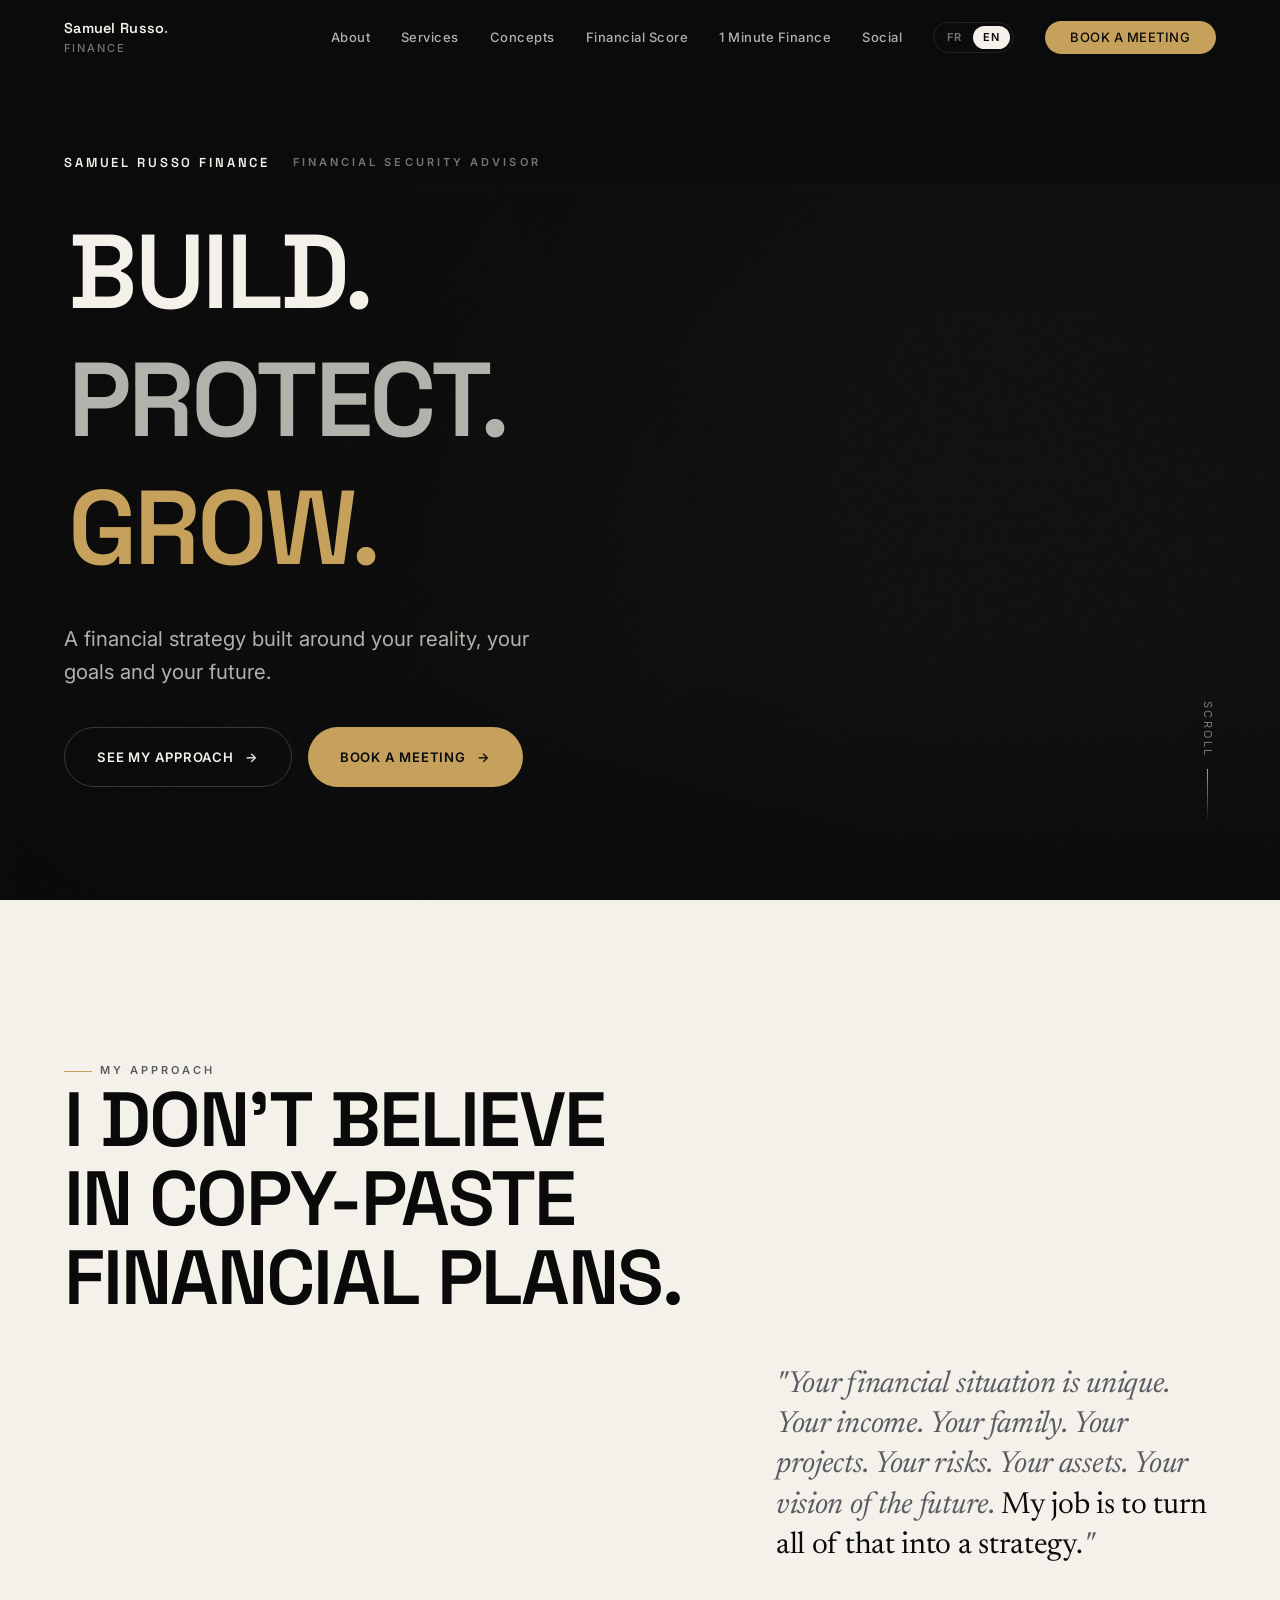
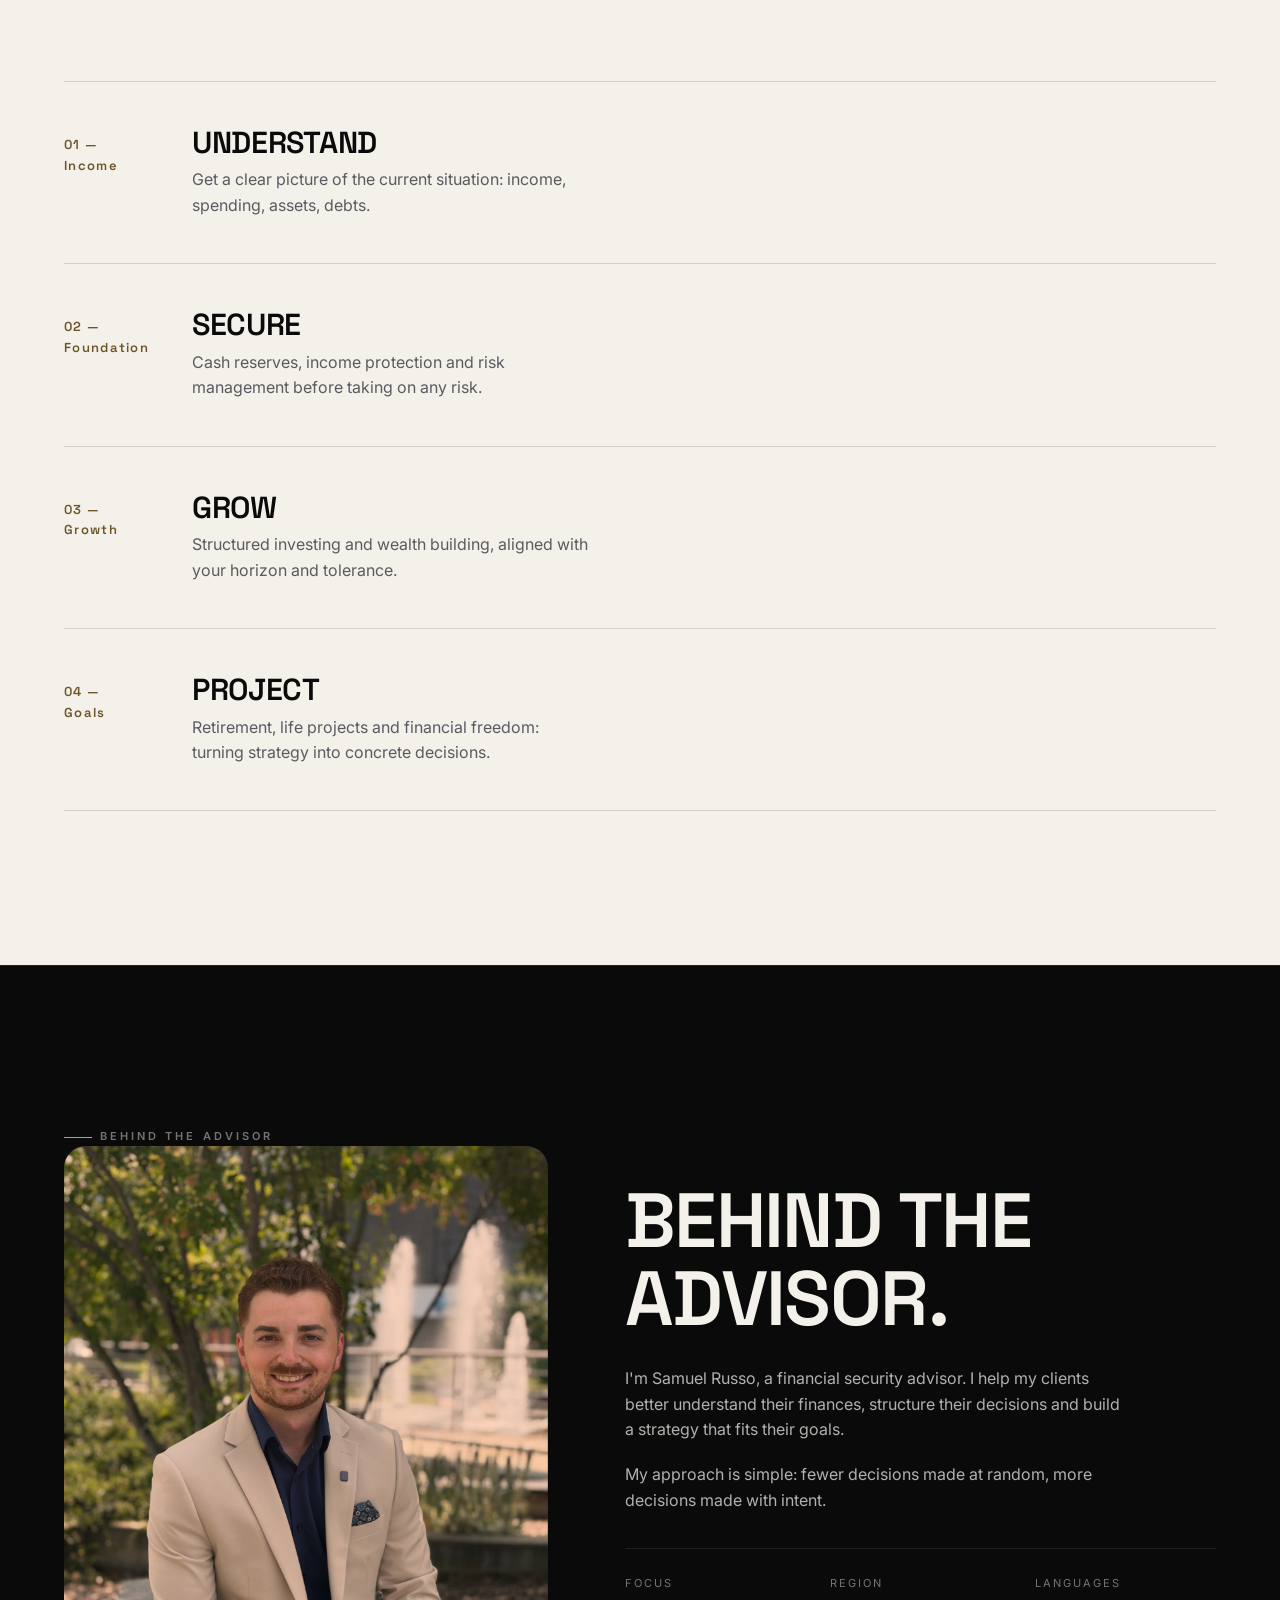
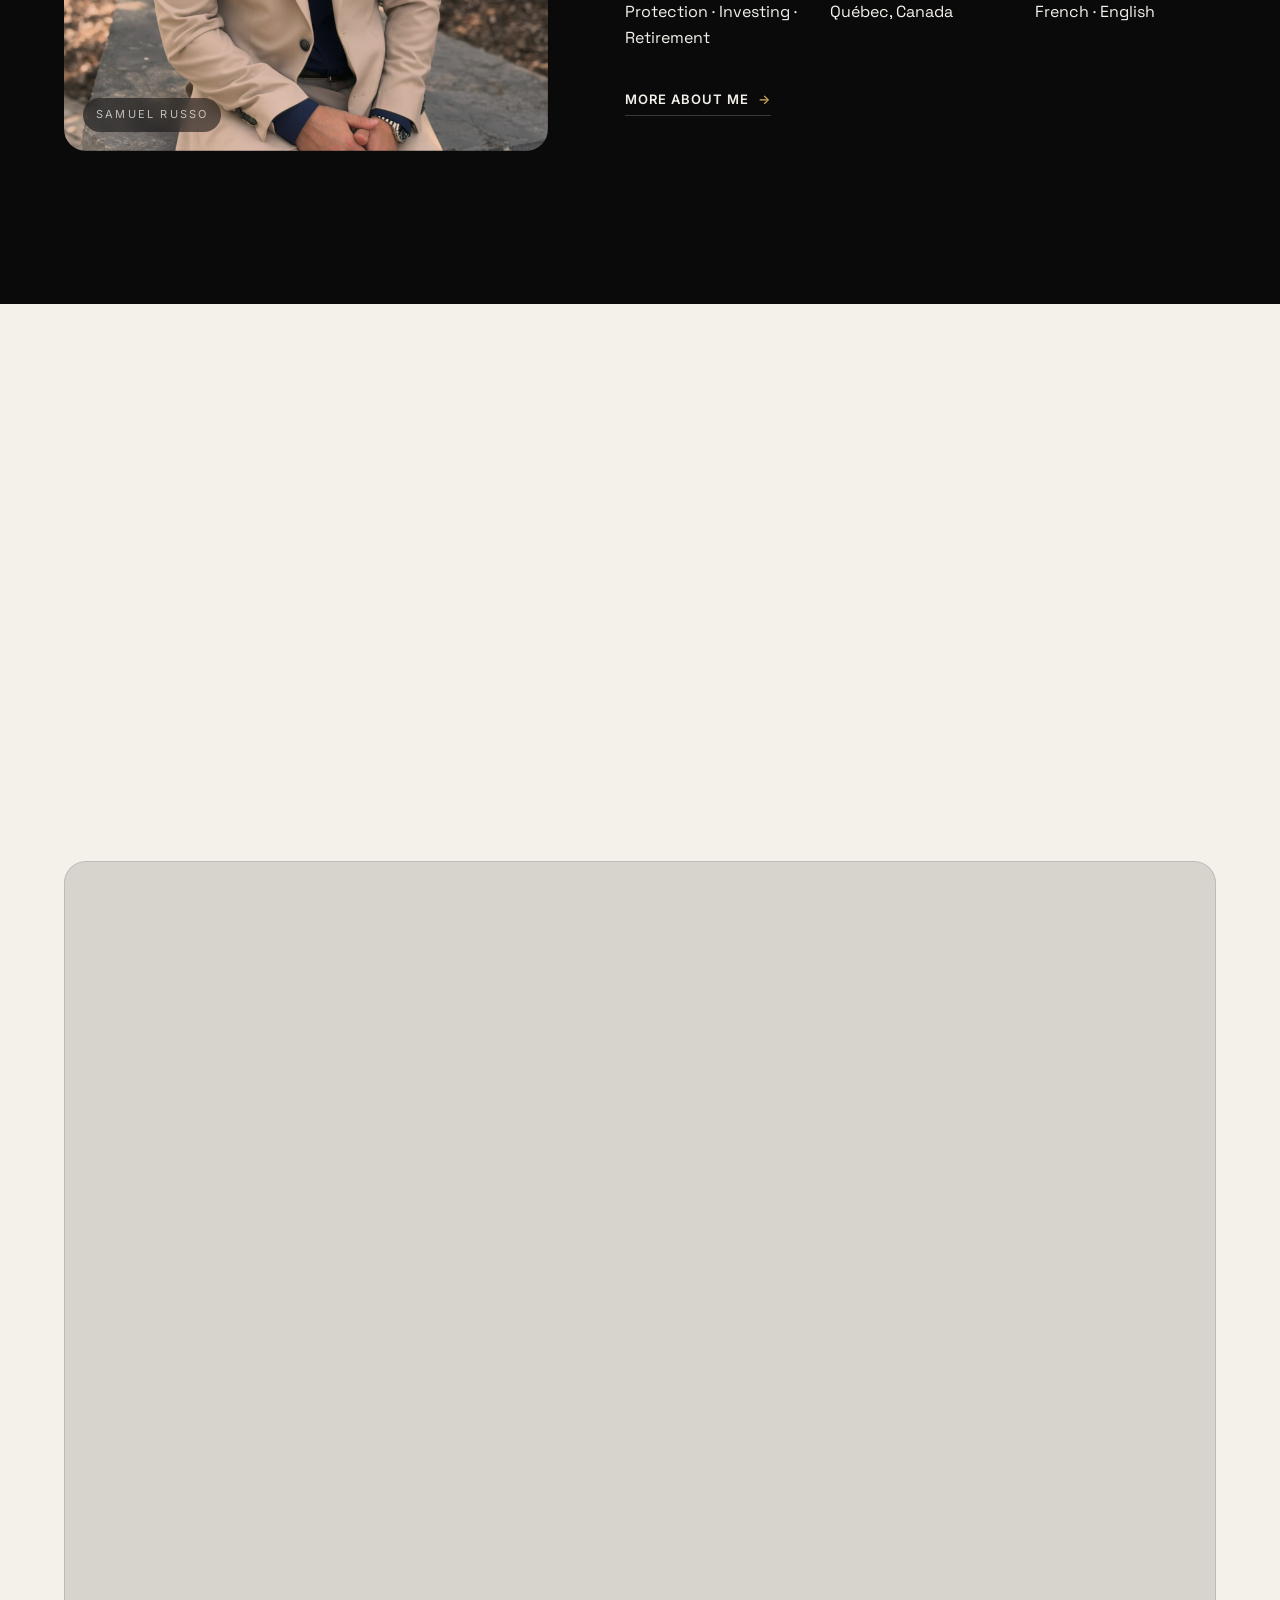
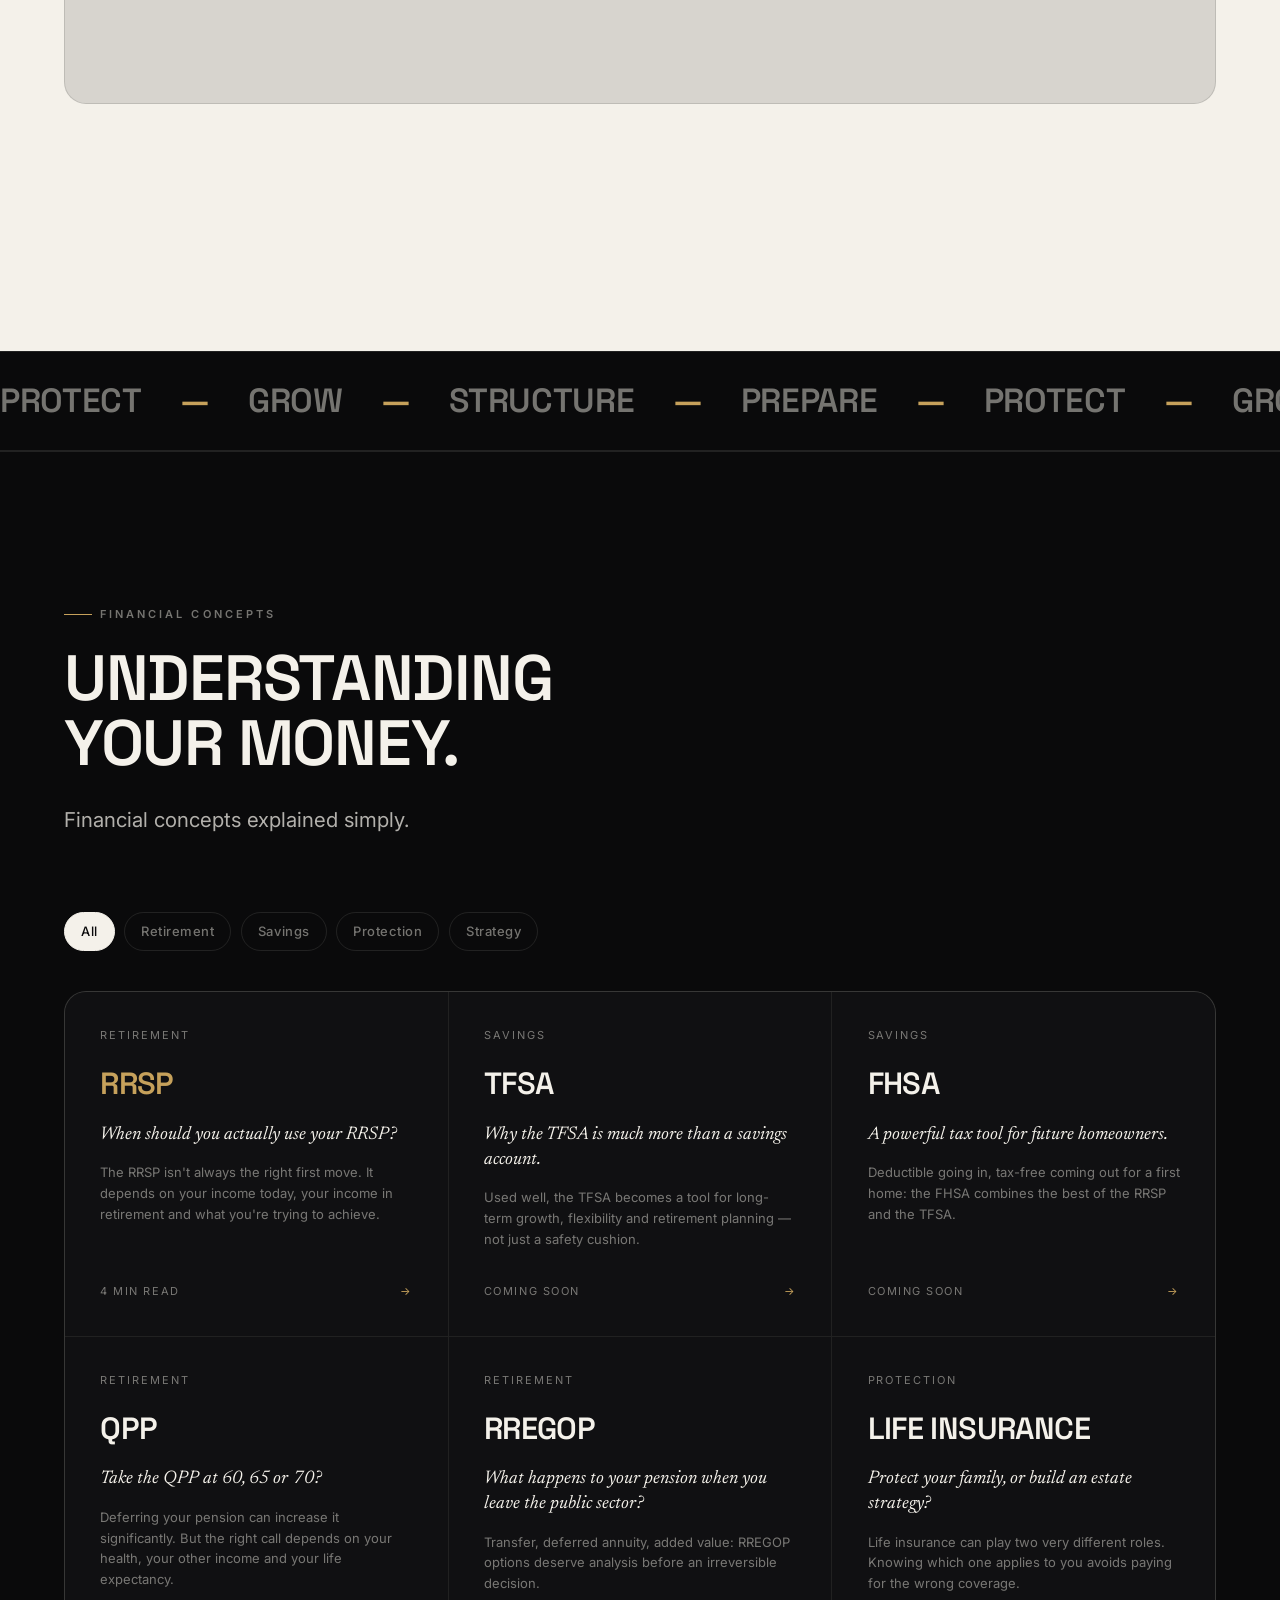
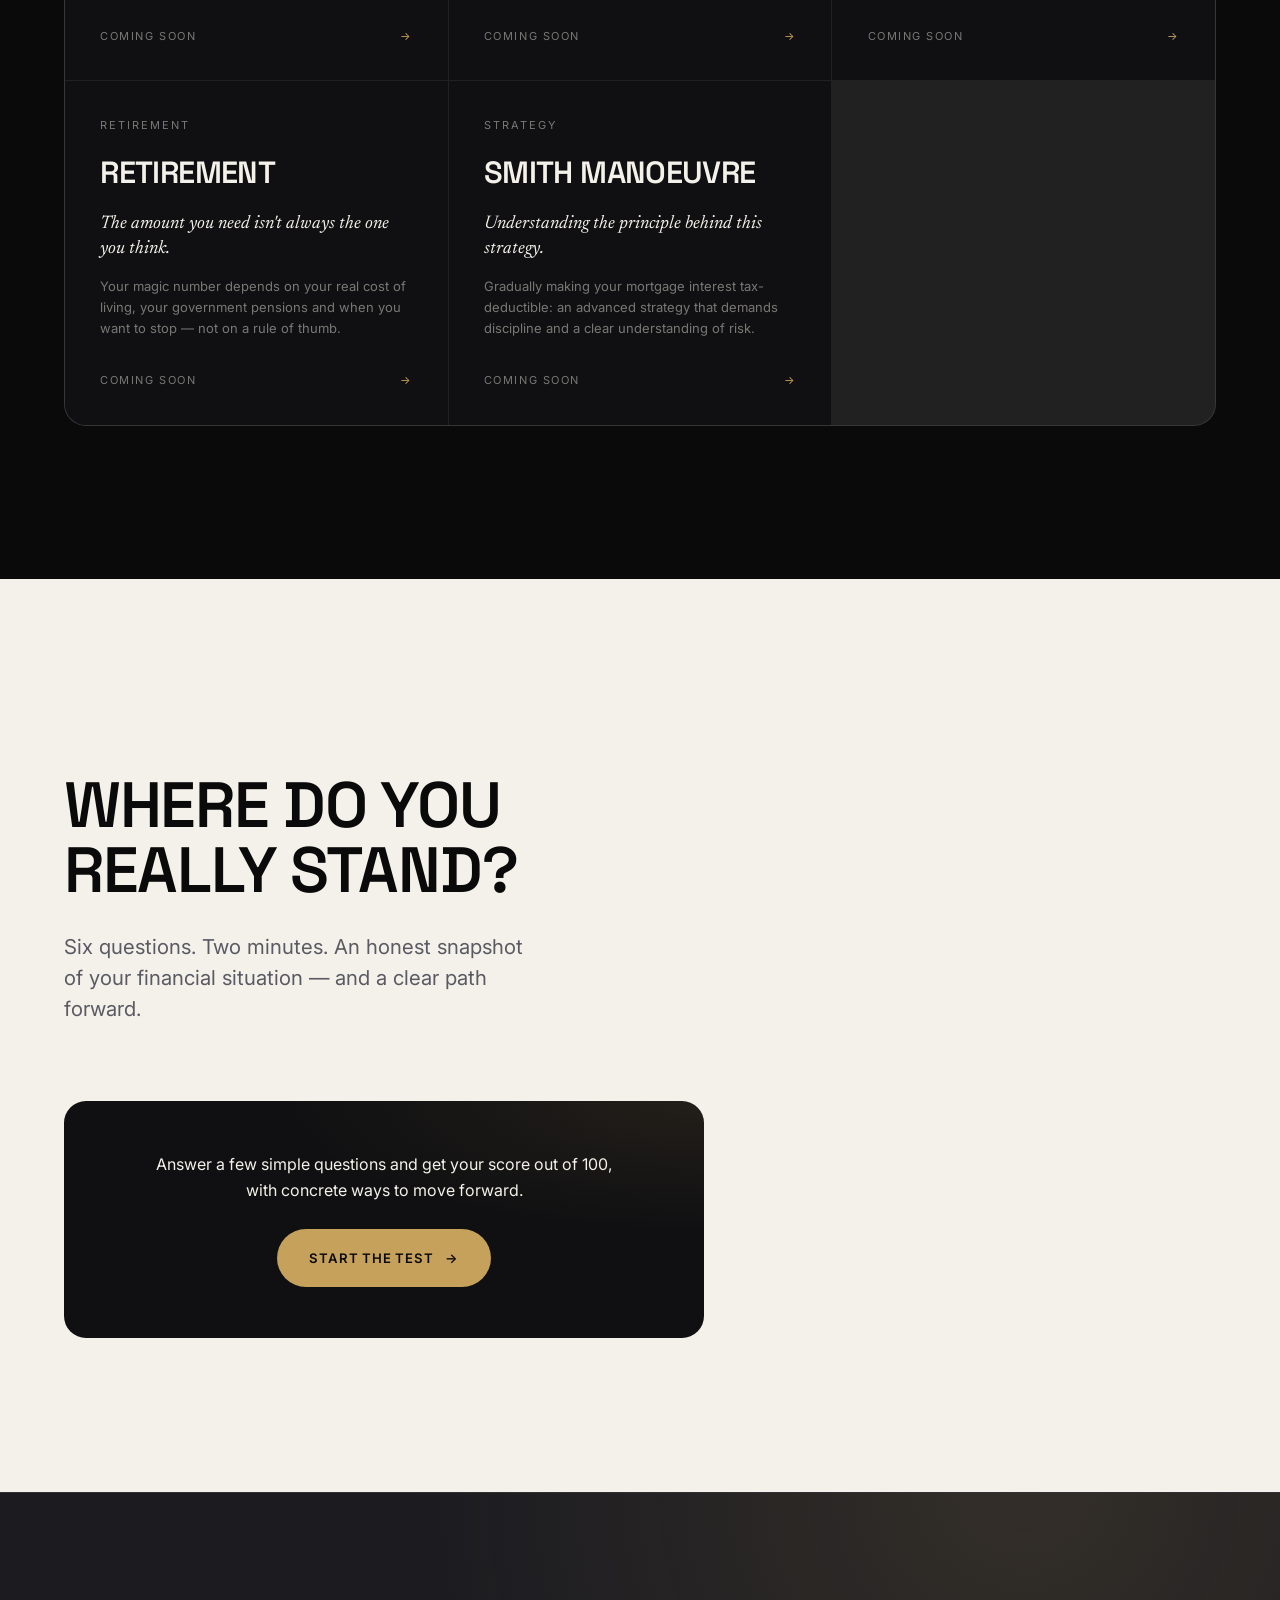
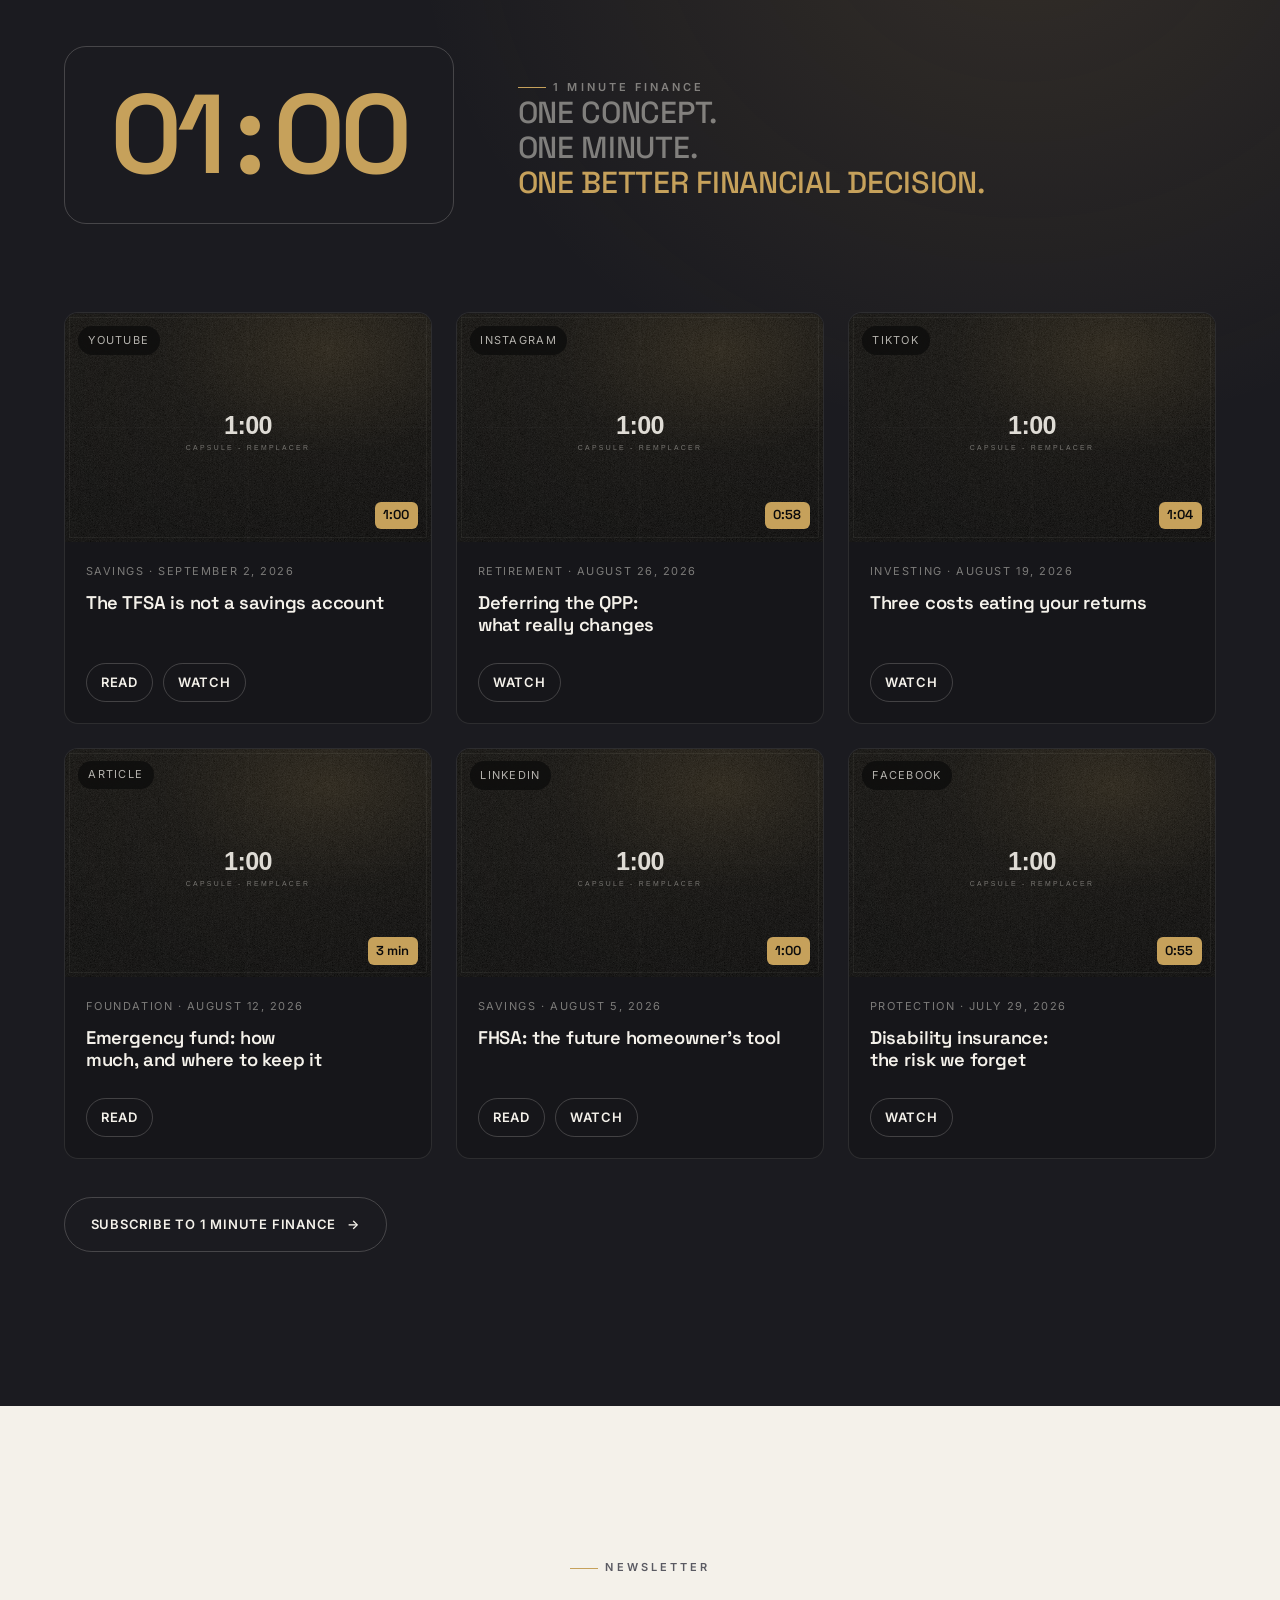
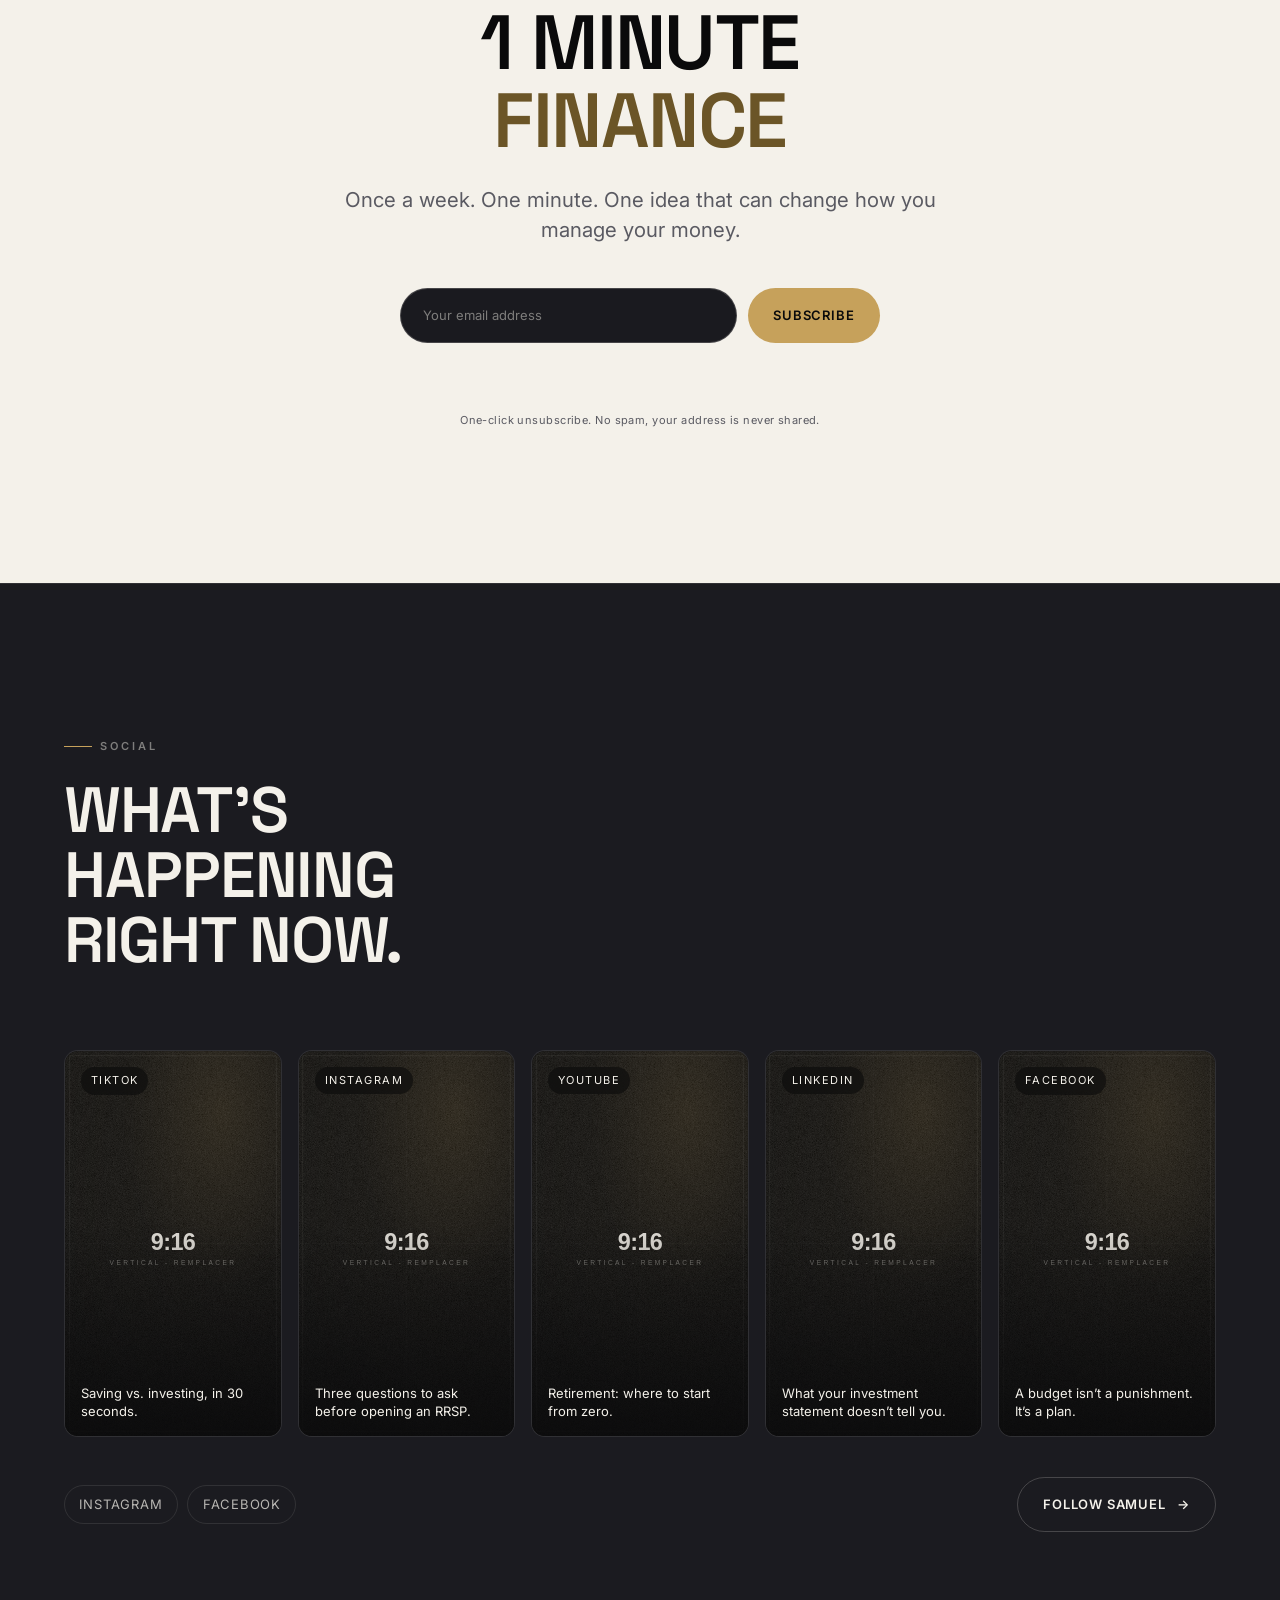
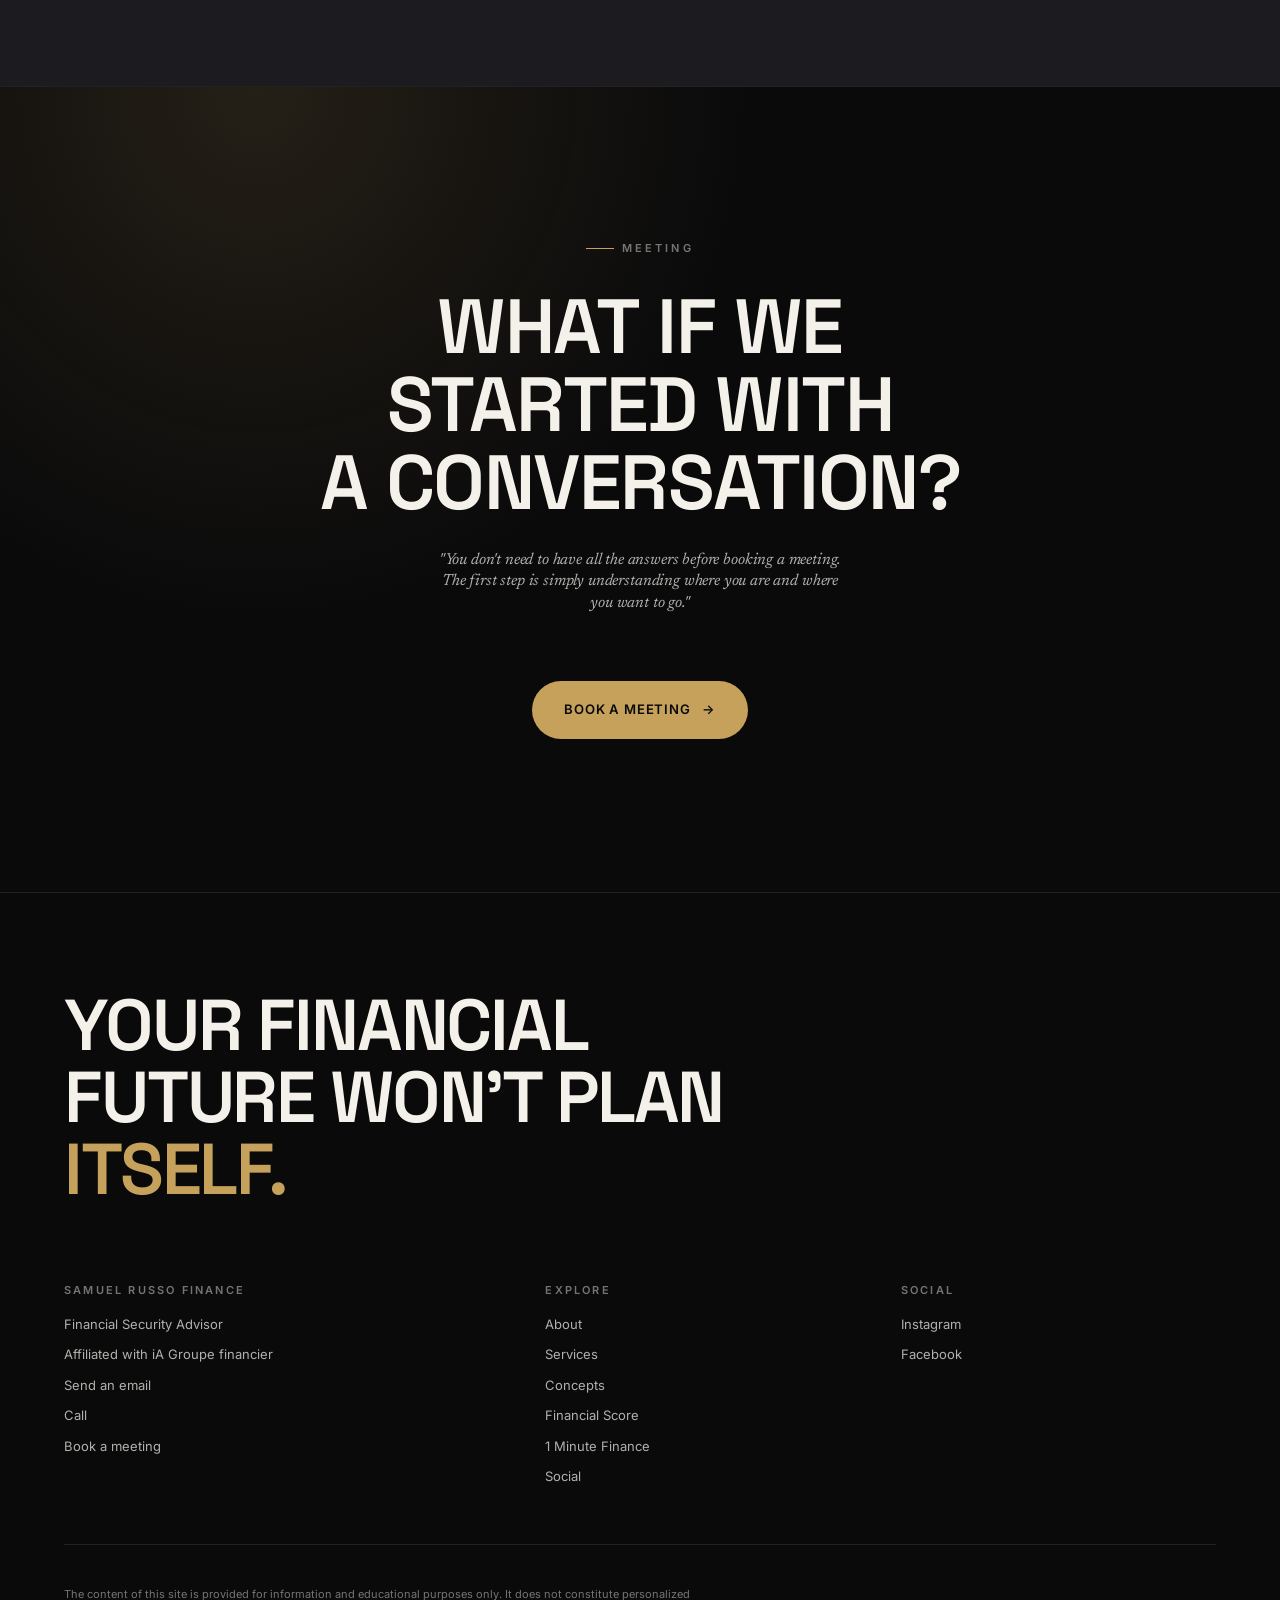
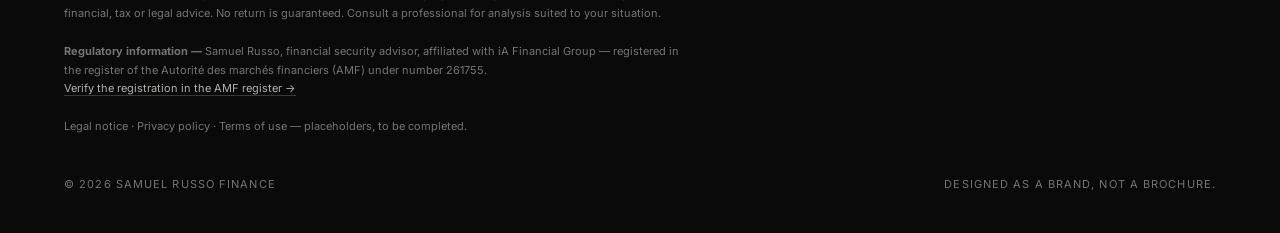
==== index.html @ 53e790a5 "Add files via upload" ====
<!doctype html>
<html lang="fr-CA">
<head>
  <meta charset="utf-8">
  <meta name="viewport" content="width=device-width, initial-scale=1">
  <meta name="theme-color" content="#0A0A0B">

  <title>Samuel Russo Finance | Conseiller en sécurité financière</title>
  <meta name="description" content="Samuel Russo, conseiller en sécurité financière au Québec, rattaché à iA Groupe financier. Une stratégie financière pensée pour votre réalité : protection, investissements, planification et retraite.">
  <link rel="canonical" href="https://www.samuelrussofinance.ca/">
  <link rel="alternate" hreflang="fr-ca" href="https://www.samuelrussofinance.ca/?lang=fr">
  <link rel="alternate" hreflang="en-ca" href="https://www.samuelrussofinance.ca/?lang=en">
  <link rel="alternate" hreflang="x-default" href="https://www.samuelrussofinance.ca/">

  <!-- Open Graph / partage -->
  <meta property="og:type" content="website">
  <meta property="og:locale" content="fr_CA">
  <meta property="og:locale:alternate" content="en_CA">
  <meta property="og:site_name" content="Samuel Russo Finance">
  <meta property="og:title" content="Samuel Russo Finance | Conseiller en sécurité financière">
  <meta property="og:description" content="Bâtir. Protéger. Faire croître.">
  <meta property="og:url" content="https://www.samuelrussofinance.ca/">
  <meta property="og:image" content="https://www.samuelrussofinance.ca/assets/img/og-image.svg">
  <meta name="twitter:card" content="summary_large_image">
  <meta name="twitter:title" content="Samuel Russo Finance">
  <meta name="twitter:description" content="Bâtir. Protéger. Faire croître.">
  <meta name="twitter:image" content="https://www.samuelrussofinance.ca/assets/img/og-image.svg">

  <!-- Icônes -->
  <link rel="icon" href="/favicon.svg" type="image/svg+xml">
  <link rel="apple-touch-icon" href="/favicon.svg">
  <link rel="manifest" href="/site.webmanifest">

  <!-- Polices -->
  <link rel="preconnect" href="https://fonts.googleapis.com">
  <link rel="preconnect" href="https://fonts.gstatic.com" crossorigin>
  <link rel="stylesheet" href="https://fonts.googleapis.com/css2?family=Space+Grotesk:wght@400;500;600;700&family=Inter:wght@400;500;600&family=Newsreader:ital,wght@1,400;1,500&display=swap">

  <link rel="stylesheet" href="assets/css/main.css">

  <!-- Données structurées -->
  <script type="application/ld+json">
  {
    "@context": "https://schema.org",
    "@type": "FinancialService",
    "name": "Samuel Russo Finance",
    "description": "Conseiller en sécurité financière au Québec, rattaché à iA Groupe financier.",
    "areaServed": "Québec, Canada",
    "availableLanguage": ["fr-CA", "en-CA"],
    "url": "https://www.samuelrussofinance.ca/",
    "image": "https://www.samuelrussofinance.ca/assets/img/og-image.svg",
    "founder": { "@type": "Person", "name": "Samuel Russo", "jobTitle": "Conseiller en sécurité financière" },
    "parentOrganization": { "@type": "Organization", "name": "iA Groupe financier" },
    "knowsAbout": ["Planification financière", "Assurance vie", "REER", "CELI", "CELIAPP", "Retraite", "RRQ", "RREGOP"],
    "slogan": "Bâtir. Protéger. Faire croître."
  }
  </script>
</head>
<body>
  <a class="skip-link" href="#contenu" data-i18n="a11y.skip">Aller au contenu</a>

  <div class="scroll-progress" aria-hidden="true"><div class="scroll-progress__bar"></div></div>

  <!-- ================= NAVIGATION ================= -->
  <header class="nav" data-nav>
    <div class="nav__inner">
      <a class="brand" href="#accueil" aria-label="Samuel Russo Finance">
        <span>Samuel Russo<span class="brand__dot">.</span>
          <small>Finance</small>
        </span>
      </a>

      <nav class="nav__links" aria-label="Navigation">
        <a href="#a-propos" data-nav-link data-i18n="nav.about">À propos</a>
        <a href="#services" data-nav-link data-i18n="nav.services">Services</a>
        <a href="#concepts" data-nav-link data-i18n="nav.concepts">Concepts</a>
        <a href="#" data-score data-i18n="nav.score">Score financier</a>
        <a href="#minute-finance" data-nav-link data-i18n="nav.minute">1 Minute Finance</a>
        <a href="#reseaux" data-nav-link data-i18n="nav.socials">Réseaux</a>
        <span class="lang-switch" role="group" aria-label="Langue / Language">
          <button type="button" data-lang="fr">FR</button>
          <button type="button" data-lang="en">EN</button>
        </span>
        <a class="btn btn--accent" href="#rendez-vous" data-booking data-booking-label>
          <span data-booking-text data-i18n="nav.book">Prendre rendez-vous</span>
        </a>
      </nav>

      <button class="nav__toggle" aria-label="Ouvrir le menu" aria-controls="menu-mobile"
              data-i18n-attr="aria-label:nav.menuOpen">
        <span></span><span></span><span></span>
      </button>
    </div>

    <div class="nav__overlay" id="menu-mobile" role="dialog" aria-modal="true" aria-label="Menu">
      <a href="#a-propos" data-i18n="nav.about">À propos</a>
      <a href="#services" data-i18n="nav.services">Services</a>
      <a href="#concepts" data-i18n="nav.concepts">Concepts</a>
      <a href="#" data-score data-i18n="nav.score">Score financier</a>
      <a href="#minute-finance" data-i18n="nav.minute">1 Minute Finance</a>
      <a href="#reseaux" data-i18n="nav.socials">Réseaux</a>
      <a href="#rendez-vous" data-booking data-booking-label><span data-booking-text data-i18n="nav.book">Prendre rendez-vous</span></a>
      <div class="nav__overlay-foot">
        <a href="#infolettre" data-i18n="nav.newsletter">S'inscrire à 1 Minute Finance</a>
        <span class="lang-switch" role="group" aria-label="Langue / Language">
          <button type="button" data-lang="fr">FR</button>
          <button type="button" data-lang="en">EN</button>
        </span>
      </div>
    </div>
  </header>

  <main id="contenu">

    <!-- ================= HERO ================= -->
    <section class="hero" id="accueil">
      <div class="hero__media" data-parallax="0.18">
        <img src="assets/img/hero.svg" alt="" fetchpriority="high" width="1920" height="1200">
      </div>

      <div class="hero__inner">
        <div class="hero__kicker">
          <span class="hero__brandline">Samuel Russo Finance</span>
          <span class="overline overline--plain" data-i18n="hero.role">Conseiller en sécurité financière</span>
        </div>

        <h1 class="hero__title reveal-lines">
          <span class="line"><span data-i18n="hero.t1">Bâtir.</span></span>
          <span class="line"><span data-i18n="hero.t2">Protéger.</span></span>
          <span class="line"><span data-i18n="hero.t3">Faire croître.</span></span>
        </h1>

        <p class="hero__sub" data-reveal style="--reveal-delay:.5s" data-i18n="hero.sub">
          Une stratégie financière pensée pour votre réalité, vos objectifs et votre avenir.
        </p>

        <div class="cta-row" data-reveal style="--reveal-delay:.62s">
          <a class="btn btn--ghost btn--lg" href="#approche">
            <span data-i18n="hero.ctaApproach">Découvrir mon approche</span>
            <span class="btn__arrow" aria-hidden="true">→</span>
          </a>
          <a class="btn btn--accent btn--lg" href="#rendez-vous" data-booking data-booking-label>
            <span data-booking-text data-i18n="nav.book">Prendre rendez-vous</span>
            <span class="btn__arrow" aria-hidden="true">→</span>
          </a>
        </div>
      </div>

      <span class="hero__scroll" aria-hidden="true" data-i18n="hero.scroll">Défiler</span>
    </section>

    <!-- ================= APPROCHE ================= -->
    <section class="section section--approach section--light" id="approche">
      <div class="wrap">
        <p class="overline" data-reveal data-i18n="approach.overline">Mon approche</p>

        <div class="approach__top">
          <h2 class="approach__statement split-words" data-reveal data-split-words data-i18n="approach.statement">
            Je ne crois pas aux plans financiers copiés-collés.
          </h2>
          <div class="approach__body">
            <p class="serif-quote" data-reveal data-i18n="approach.quote" data-i18n-html>
              « Votre situation financière est unique. <b>Mon rôle est de transformer tout ça en stratégie.</b> »
            </p>
          </div>
        </div>

        <ol class="steps" data-stagger>
          <li class="step" data-reveal="left">
            <span class="step__num" data-i18n="approach.s1num">01 — Revenus</span>
            <div>
              <h3 class="step__title" data-i18n="approach.s1title">Comprendre</h3>
              <p class="step__text" data-i18n="approach.s1text">Faire le portrait clair de la situation financière actuelle.</p>
            </div>
          </li>
          <li class="step" data-reveal="right">
            <span class="step__num" data-i18n="approach.s2num">02 — Fondation</span>
            <div>
              <h3 class="step__title" data-i18n="approach.s2title">Sécuriser</h3>
              <p class="step__text" data-i18n="approach.s2text">Liquidités, protection du revenu et gestion des risques.</p>
            </div>
          </li>
          <li class="step" data-reveal="left">
            <span class="step__num" data-i18n="approach.s3num">03 — Croissance</span>
            <div>
              <h3 class="step__title" data-i18n="approach.s3title">Faire croître</h3>
              <p class="step__text" data-i18n="approach.s3text">Investissements structurés et création de patrimoine.</p>
            </div>
          </li>
          <li class="step" data-reveal="right">
            <span class="step__num" data-i18n="approach.s4num">04 — Objectifs</span>
            <div>
              <h3 class="step__title" data-i18n="approach.s4title">Projeter</h3>
              <p class="step__text" data-i18n="approach.s4text">Retraite, projets de vie et liberté financière.</p>
            </div>
          </li>
        </ol>
      </div>
    </section>

    <!-- ================= À PROPOS ================= -->
    <section class="section section--about" id="a-propos">
      <div class="wrap">
        <p class="overline" data-reveal data-i18n="about.overline">Derrière le conseiller</p>

        <div class="about__grid">
          <figure class="about__portrait" data-reveal="left-zoom">
            <img src="assets/img/portrait.jpg"
                 onerror="this.onerror=null;this.src='assets/img/portrait.svg'"
                 alt="Portrait de Samuel Russo, conseiller en sécurité financière"
                 width="900" height="1125" loading="lazy">
            <figcaption>Samuel Russo</figcaption>
          </figure>

          <div>
            <h2 class="about__title" data-reveal="right" data-i18n="about.title">Derrière le conseiller.</h2>
            <div class="about__text">
              <p data-reveal data-i18n="about.p1">Je suis Samuel Russo, conseiller en sécurité financière.</p>
              <p data-reveal data-i18n="about.p2">Moins de décisions prises au hasard, plus de décisions prises avec intention.</p>
            </div>

            <dl class="about__meta" data-stagger>
              <div data-reveal>
                <dt data-i18n="about.meta1dt">Champ d'action</dt>
                <dd data-i18n="about.meta1dd">Protection · Investissement · Retraite</dd>
              </div>
              <div data-reveal>
                <dt data-i18n="about.meta2dt">Région</dt>
                <dd data-i18n="about.meta2dd">Québec, Canada</dd>
              </div>
              <div data-reveal>
                <dt data-i18n="about.meta3dt">Langues</dt>
                <dd data-i18n="about.meta3dd">Français · Anglais</dd>
              </div>
            </dl>

            <div class="cta-row" data-reveal>
              <a class="link-arrow" href="pages/a-propos.html">
                <span data-i18n="about.cta">En savoir plus sur moi</span> <span class="accent" aria-hidden="true">→</span>
              </a>
            </div>
          </div>
        </div>
      </div>
    </section>

    <!-- ================= SERVICES ================= -->
    <section class="section section--services section--light" id="services">
      <div class="wrap">
        <div class="section-head section-head--wide">
          <p class="overline" data-reveal data-i18n="services.overline">Services</p>
          <h2 data-reveal style="font-size:var(--fs-h2);text-transform:uppercase" data-i18n="services.title">Ce que je peux vous aider à bâtir.</h2>
          <p class="lead" data-reveal data-i18n="services.lead">Pas un catalogue de produits. Des besoins, et une stratégie pour y répondre.</p>
        </div>

        <div class="services__grid" data-stagger>
          <article class="service" data-reveal>
            <span class="service__num">01</span>
            <h3 class="service__title" data-i18n="services.s1title">Protéger</h3>
            <ul class="service__list" data-i18n-list="services.s1items"></ul>
            <p style="color:var(--blanc-faible);font-size:var(--fs-small)" data-i18n="services.s1desc">Mettre la famille et le revenu à l'abri des imprévus.</p>
            <div class="service__foot"><a class="link-arrow" href="#rendez-vous" data-booking><span data-i18n="services.talk">Parlons-en</span> <span class="accent" aria-hidden="true">→</span></a></div>
          </article>

          <article class="service" data-reveal>
            <span class="service__num">02</span>
            <h3 class="service__title" data-i18n="services.s2title">Faire croître</h3>
            <ul class="service__list" data-i18n-list="services.s2items"></ul>
            <p style="color:var(--blanc-faible);font-size:var(--fs-small)" data-i18n="services.s2desc">Mettre l'argent au travail, avec méthode et discipline.</p>
            <div class="service__foot"><a class="link-arrow" href="#rendez-vous" data-booking><span data-i18n="services.talk">Parlons-en</span> <span class="accent" aria-hidden="true">→</span></a></div>
          </article>

          <article class="service" data-reveal>
            <span class="service__num">03</span>
            <h3 class="service__title" data-i18n="services.s3title">Structurer</h3>
            <ul class="service__list" data-i18n-list="services.s3items"></ul>
            <p style="color:var(--blanc-faible);font-size:var(--fs-small)" data-i18n="services.s3desc">Remettre de l'ordre et une direction dans l'ensemble.</p>
            <div class="service__foot"><a class="link-arrow" href="#rendez-vous" data-booking><span data-i18n="services.talk">Parlons-en</span> <span class="accent" aria-hidden="true">→</span></a></div>
          </article>

          <article class="service" data-reveal>
            <span class="service__num">04</span>
            <h3 class="service__title" data-i18n="services.s4title">Préparer</h3>
            <ul class="service__list" data-i18n-list="services.s4items"></ul>
            <p style="color:var(--blanc-faible);font-size:var(--fs-small)" data-i18n="services.s4desc">Transformer une vie de travail en revenu durable.</p>
            <div class="service__foot"><a class="link-arrow" href="#rendez-vous" data-booking><span data-i18n="services.talk">Parlons-en</span> <span class="accent" aria-hidden="true">→</span></a></div>
          </article>
        </div>

        <div class="cta-row" data-reveal>
          <a class="btn btn--ghost" href="#concepts"><span data-i18n="services.ctaConcepts">Explorer les concepts</span> <span class="btn__arrow" aria-hidden="true">→</span></a>
        </div>
      </div>
    </section>

    <!-- ================= BANDEAU ================= -->
    <div class="marquee" aria-hidden="true">
      <div class="marquee__track">
        <div class="marquee__group">
          <span data-i18n="services.s1title">Protéger</span>
          <span data-i18n="services.s2title">Faire croître</span>
          <span data-i18n="services.s3title">Structurer</span>
          <span data-i18n="services.s4title">Préparer</span>
        </div>
        <div class="marquee__group">
          <span data-i18n="services.s1title">Protéger</span>
          <span data-i18n="services.s2title">Faire croître</span>
          <span data-i18n="services.s3title">Structurer</span>
          <span data-i18n="services.s4title">Préparer</span>
        </div>
      </div>
    </div>

    <!-- ================= CONCEPTS ================= -->
    <section class="section section--concepts" id="concepts">
      <div class="wrap">
        <div class="section-head section-head--wide">
          <p class="overline" data-reveal data-i18n="concepts.overline">Concepts financiers</p>
          <h2 class="split-words" data-reveal data-split-words style="font-size:var(--fs-h2);text-transform:uppercase" data-i18n="concepts.title">Comprendre son argent.</h2>
          <p class="lead" data-reveal data-i18n="concepts.lead">Les concepts financiers expliqués simplement.</p>
        </div>

        <div class="concepts__filters" data-concepts-filters aria-label="Filtres"></div>
        <div class="concepts__grid" data-concepts-grid data-stagger></div>

        <noscript><p class="lead" style="margin-top:2rem" data-i18n="concepts.noscript">Activez JavaScript pour parcourir la bibliothèque de concepts.</p></noscript>
      </div>
    </section>

    <!-- ================= SCORE FINANCIER (QUIZ) ================= -->
    <section class="section section--light" id="score">
      <div class="wrap">
        <div class="section-head section-head--wide">
          <p class="overline" data-reveal data-i18n="quiz.overline">Ton score financier</p>
          <h2 data-reveal style="font-size:var(--fs-h2);text-transform:uppercase" data-i18n="quiz.title">Où en êtes-vous, vraiment?</h2>
          <p class="lead" data-reveal data-i18n="quiz.lead">Six questions. Deux minutes. Un aperçu honnête de votre situation financière.</p>
        </div>

        <div class="quiz quiz--teaser" data-reveal="scale">
          <p data-i18n="quiz.teaserText">Répondez à quelques questions simples et obtenez votre score sur 100, avec des pistes concrètes pour avancer.</p>
          <div class="cta-row">
            <a class="btn btn--accent btn--lg" data-score href="#" target="_blank" rel="noopener">
              <span data-i18n="quiz.start">Commencer le test</span>
              <span class="btn__arrow" aria-hidden="true">→</span>
            </a>
          </div>
        </div>
      </div>
    </section>

    <!-- ================= 1 MINUTE FINANCE ================= -->
    <section class="section omf" id="minute-finance">
      <div class="wrap">
        <div class="omf__head">
          <div class="omf__clock" data-clock aria-hidden="true"><span data-clock-min>00</span><span class="sep">:</span><span data-clock-sec>00</span></div>
          <div>
            <p class="overline" data-reveal data-i18n="omf.overline">1 Minute Finance</p>
            <p class="omf__pitch" data-reveal>
              <span data-i18n="omf.pitch1">Un concept.</span>
              <span data-i18n="omf.pitch2">Une minute.</span>
              <span data-i18n="omf.pitch3">Une meilleure décision financière.</span>
            </p>
          </div>
        </div>

        <div class="capsules" data-capsules-grid data-stagger></div>

        <div class="cta-row" data-reveal>
          <a class="btn btn--ghost" href="#infolettre"><span data-i18n="omf.cta">S'inscrire à 1 Minute Finance</span> <span class="btn__arrow" aria-hidden="true">→</span></a>
        </div>
      </div>
    </section>

    <!-- ================= INFOLETTRE ================= -->
    <section class="section newsletter section--light" id="infolettre">
      <div class="wrap newsletter__inner">
        <p class="overline" data-reveal data-i18n="nl.overline">Infolettre</p>
        <h2 class="newsletter__title" data-reveal><span data-i18n="nl.title1">1 Minute</span> <span class="accent" data-i18n="nl.title2">Finance</span></h2>
        <p class="lead" data-reveal style="text-align:center" data-i18n="nl.lead">
          Une fois par semaine. Une minute. Une idée qui peut changer votre façon de gérer votre argent.
        </p>

        <form class="newsletter__form" data-newsletter-form novalidate data-reveal>
          <label class="sr-only" for="nl-email" data-i18n="nl.placeholder">Votre adresse courriel</label>
          <input type="email" id="nl-email" name="email" placeholder="Votre adresse courriel"
                 autocomplete="email" required data-i18n-attr="placeholder:nl.placeholder">
          <button type="submit" class="btn btn--accent" data-i18n="nl.submit">Je m'inscris</button>
        </form>
        <p class="newsletter__status" data-newsletter-status role="status" aria-live="polite"></p>
        <p class="newsletter__note" data-i18n="nl.note">Désinscription en un clic. Aucune sollicitation, aucun partage de votre adresse.</p>
      </div>
    </section>

    <!-- ================= RÉSEAUX ================= -->
    <section class="section section--social" id="reseaux">
      <div class="wrap">
        <div class="section-head section-head--wide">
          <p class="overline" data-reveal data-i18n="soc.overline">Réseaux</p>
          <h2 data-reveal style="font-size:var(--fs-h2);text-transform:uppercase" data-i18n="soc.title">Ce qui se passe en ce moment.</h2>
        </div>

        <div class="socials__grid" data-socials-grid data-stagger></div>

        <div class="socials__foot" data-reveal>
          <div class="socials__links">
            <a data-social="instagram" href="#">Instagram</a>
            <a data-social="tiktok" href="#">TikTok</a>
            <a data-social="facebook" href="#">Facebook</a>
            <a data-social="linkedin" href="#">LinkedIn</a>
            <a data-social="youtube" href="#">YouTube</a>
          </div>
          <a class="btn btn--ghost" data-social="instagram" href="#"><span data-i18n="soc.follow">Suivre Samuel</span> <span class="btn__arrow" aria-hidden="true">→</span></a>
        </div>
      </div>
    </section>

    <!-- ================= RENDEZ-VOUS ================= -->
    <section class="section booking" id="rendez-vous">
      <div class="wrap booking__inner">
        <p class="overline" data-reveal data-i18n="book.overline">Rendez-vous</p>
        <h2 class="booking__title split-words" data-reveal data-split-words data-i18n="book.title">Et si on commençait par une conversation?</h2>
        <p class="booking__text serif-quote" data-reveal data-i18n="book.text">
          « Vous n'avez pas besoin d'avoir toutes les réponses avant de prendre rendez-vous. »
        </p>
        <div class="cta-row" data-reveal style="justify-content:center">
          <a class="btn btn--accent btn--lg" href="#" data-booking data-booking-label>
            <span data-booking-text data-i18n="nav.book">Prendre rendez-vous</span>
            <span class="btn__arrow" aria-hidden="true">→</span>
          </a>
        </div>
      </div>
    </section>
  </main>

  <!-- ================= FOOTER ================= -->
  <footer class="footer">
    <div class="wrap">
      <p class="footer__brandline">
        <span data-i18n="footer.brand1">Votre avenir financier ne se planifie pas</span> <span class="accent" data-i18n="footer.brand2">tout seul.</span>
      </p>

      <div class="footer__cols">
        <div>
          <h4>Samuel Russo Finance</h4>
          <p data-i18n="footer.role">Conseiller en sécurité financière</p>
          <p data-cfg="brand.affiliation">Rattaché à iA Groupe financier</p>
          <a data-email href="#" data-i18n="footer.email">Écrire un courriel</a>
          <a data-phone href="#" data-i18n="footer.phone">Téléphoner</a>
          <a href="#rendez-vous" data-booking data-i18n="nav.book">Prendre rendez-vous</a>
        </div>
        <div>
          <h4 data-i18n="footer.colExplore">Explorer</h4>
          <a href="#a-propos" data-i18n="nav.about">À propos</a>
          <a href="#services" data-i18n="nav.services">Services</a>
          <a href="#concepts" data-i18n="nav.concepts">Concepts</a>
          <a href="#" data-score data-i18n="nav.score">Score financier</a>
          <a href="#minute-finance" data-i18n="nav.minute">1 Minute Finance</a>
          <a href="#reseaux" data-i18n="nav.socials">Réseaux</a>
        </div>
        <div>
          <h4 data-i18n="footer.colSocials">Réseaux</h4>
          <a data-social="instagram" href="#">Instagram</a>
          <a data-social="tiktok" href="#">TikTok</a>
          <a data-social="facebook" href="#">Facebook</a>
          <a data-social="linkedin" href="#">LinkedIn</a>
          <a data-social="youtube" href="#">YouTube</a>
        </div>
      </div>

      <div class="footer__legal">
        <p data-cfg="compliance.disclaimer">Le contenu de ce site est fourni à titre informatif et éducatif seulement.</p>
        <p>
          <strong data-i18n="footer.regLabel">Renseignements réglementaires —</strong>
          <span data-cfg="compliance.permitInfo">Titre professionnel et numéro de certificat.</span>
          <a data-amf-link href="#" target="_blank" rel="noopener" data-i18n="footer.verify">Vérifier l'inscription au registre de l'AMF →</a>
        </p>
        <p data-i18n="footer.legalLinks">Mentions légales · Politique de confidentialité · Conditions d'utilisation — placeholders, à compléter.</p>
      </div>

      <div class="footer__bottom">
        <span>© <span data-year>2026</span> Samuel Russo Finance</span>
        <span data-i18n="footer.bottomNote">Conçu comme une marque, pas comme une brochure.</span>
      </div>
    </div>
  </footer>

  <!-- ================= MODALE CALENDRIER (mode embed) ================= -->
  <div class="modal" data-booking-modal role="dialog" aria-modal="true" aria-label="Rendez-vous">
    <div class="modal__panel">
      <button class="modal__close" data-booking-close aria-label="Fermer">✕</button>
      <iframe title="Calendrier de prise de rendez-vous" loading="lazy"></iframe>
    </div>
  </div>

  <!-- ================= SCRIPTS ================= -->
  <script src="assets/js/config.js"></script>
  <script src="assets/js/i18n.js"></script>
  <script src="assets/js/data/concepts.js"></script>
  <script src="assets/js/data/capsules.js"></script>
  <script src="assets/js/data/socials.js"></script>
  <script src="assets/js/modules/animations.js" defer></script>
  <script src="assets/js/modules/nav.js" defer></script>
  <script src="assets/js/modules/render.js" defer></script>
  <script src="assets/js/modules/newsletter.js" defer></script>
  <script src="assets/js/modules/booking.js" defer></script>
  <script src="assets/js/main.js" defer></script>
</body>
</html>
---- assets/css/main.css ----
/* =============================================================================
   SAMUEL RUSSO FINANCE — SYSTÈME VISUEL
   -----------------------------------------------------------------------------
   1. Tokens (couleurs, typographie, espacements)
   2. Reset & base
   3. Typographie éditoriale
   4. Layout & utilitaires
   5. Navigation
   6. Boutons / CTA
   7. Sections
   8. Animations (reveal, parallax)
   9. Responsive
   10. Accessibilité / reduced-motion
   ============================================================================= */

/* 1. TOKENS ---------------------------------------------------------------- */
:root {
  /* Palette */
  --noir:        #0A0A0B;
  --noir-800:    #101012;
  --noir-700:    #16161A;
  --surface:     #1A1A1F;
  --surface-2:   #212128;
  --graphite:    #8A8A93;
  --graphite-2:  #5A5A62;
  --ligne:       rgba(244, 241, 234, 0.10);
  --ligne-forte: rgba(244, 241, 234, 0.20);
  --blanc:       #F4F1EA;
  --blanc-doux:  rgba(244, 241, 234, 0.72);
  --blanc-faible:rgba(244, 241, 234, 0.46);

  /* Accent — brass / or, utilisé avec parcimonie */
  --accent:      #C6A15B;
  --accent-clair:#E4C88A;
  --accent-sombre:#8A6F3A;
  /* Variante d'encre de l'accent, pour du texte doré lisible sur fond clair
     (le doré normal échoue en contraste sur du blanc cassé — voir §section--light) */
  --accent-ink:  #6B5527;
  --ok-ink:      #2F6B4F;  /* confirmation, sur fond clair */
  --err-ink:     #B04632;  /* erreur, sur fond clair */

  /* Deux encres seulement — noir profond et anthracite — qui alternent
     d'une section à l'autre, comme des pages de magazine. Aucune teinte :
     l'or reste le seul accent de la marque, réservé aux deux moments forts
     (1 Minute Finance, Rendez-vous) et aux éléments interactifs. */
  --anthracite:   #1B1B20;
  --anthracite-2: #202027;

  /* Typographie */
  --font-display: 'Space Grotesk', 'Helvetica Neue', Arial, sans-serif;
  --font-body:    'Inter', -apple-system, BlinkMacSystemFont, 'Segoe UI', Roboto, sans-serif;
  --font-serif:   'Newsreader', Georgia, 'Times New Roman', serif;

  /* Échelle typographique fluide */
  --fs-mega:   clamp(2.6rem, 8.2vw, 7.5rem);
  --fs-h1:     clamp(2.3rem, 6vw, 5rem);
  --fs-h2:     clamp(2rem, 5vw, 4rem);
  --fs-h3:     clamp(1.35rem, 2.4vw, 1.9rem);
  --fs-lead:   clamp(1.1rem, 1.6vw, 1.45rem);
  --fs-body:   clamp(1rem, 1.05vw, 1.075rem);
  --fs-small:  0.8125rem;
  --fs-micro:  0.6875rem;

  /* Espacements */
  --space-section: clamp(5rem, 12vw, 11rem);
  --gutter:        clamp(1.25rem, 5vw, 5rem);
  --maxw:          1500px;
  --maxw-text:     62ch;

  /* Divers */
  --radius:      14px;
  --radius-lg:   22px;
  --ease:        cubic-bezier(0.22, 1, 0.36, 1);
  --ease-out:    cubic-bezier(0.16, 1, 0.3, 1);
  --dur:         0.6s;
  --nav-h:       76px;
}

/* 2. RESET & BASE -------------------------------------------------------- */
*, *::before, *::after { box-sizing: border-box; margin: 0; padding: 0; }

html {
  -webkit-text-size-adjust: 100%;
  scroll-behavior: smooth;
  scroll-padding-top: var(--nav-h);
}

body {
  background: var(--noir);
  color: var(--blanc);
  font-family: var(--font-body);
  font-size: var(--fs-body);
  line-height: 1.6;
  font-weight: 400;
  -webkit-font-smoothing: antialiased;
  -moz-osx-font-smoothing: grayscale;
  text-rendering: optimizeLegibility;
  overflow-x: hidden;
}

img, svg, video { display: block; max-width: 100%; height: auto; }
picture { display: contents; }

a { color: inherit; text-decoration: none; }
button { font: inherit; color: inherit; background: none; border: none; cursor: pointer; }
ul { list-style: none; }

::selection { background: var(--accent); color: var(--noir); }

:focus-visible {
  outline: 2px solid var(--accent-clair);
  outline-offset: 3px;
  border-radius: 2px;
}

/* Fond grain / texture très subtile */
body::before {
  content: '';
  position: fixed;
  inset: 0;
  pointer-events: none;
  z-index: 1;
  opacity: 0.035;
  background-image: url("data:image/svg+xml,%3Csvg xmlns='http://www.w3.org/2000/svg' width='120' height='120'%3E%3Cfilter id='n'%3E%3CfeTurbulence type='fractalNoise' baseFrequency='0.85' numOctaves='2' stitchTiles='stitch'/%3E%3C/filter%3E%3Crect width='100%25' height='100%25' filter='url(%23n)'/%3E%3C/svg%3E");
  mix-blend-mode: overlay;
}

/* 3. TYPOGRAPHIE --------------------------------------------------------- */
h1, h2, h3, h4 {
  font-family: var(--font-display);
  font-weight: 600;
  line-height: 1.02;
  letter-spacing: -0.02em;
  text-wrap: balance;
}

.overline {
  font-family: var(--font-body);
  font-size: var(--fs-micro);
  font-weight: 600;
  letter-spacing: 0.28em;
  text-transform: uppercase;
  color: var(--blanc-faible);
  display: inline-flex;
  align-items: center;
  gap: 0.7em;
}
.overline::before {
  content: '';
  width: 28px;
  height: 1px;
  background: var(--accent);
}
.overline--plain::before { display: none; }

.lead {
  font-size: var(--fs-lead);
  line-height: 1.5;
  color: var(--blanc-doux);
  max-width: var(--maxw-text);
}

.serif-quote {
  font-family: var(--font-serif);
  font-style: italic;
  font-weight: 400;
  letter-spacing: -0.01em;
  line-height: 1.32;
}

.accent { color: var(--accent); }

/* 4. LAYOUT & UTILITAIRES ---------------------------------------------- */
.wrap {
  width: 100%;
  max-width: var(--maxw);
  margin-inline: auto;
  padding-inline: var(--gutter);
}

.section {
  position: relative;
  padding-block: var(--space-section);
  z-index: 2;
}
.section--tight { padding-block: clamp(3.5rem, 8vw, 7rem); }
.section--dark { background: var(--noir-800); }
.section--panel { background: var(--noir-700); }

/* Alternance noir / anthracite / blanc cassé — un vrai contraste de valeur
   (clair contre foncé) plutôt qu'une différence de teinte. Deux ou trois
   respirations claires ponctuent un site autrement sombre, comme des
   coupures franches entre les chapitres — pas un damier. */
.section--about    { background: var(--noir); border-top: 1px solid var(--ligne); }
.section--concepts { background: var(--noir); border-top: 1px solid var(--ligne); }
.section--social    { background: var(--anthracite); border-top: 1px solid var(--ligne); }

/* Sections claires — blanc cassé, texte encre, coupure nette (pas de
   liseré : le saut de valeur est la rupture). Les blocs sombres imbriqués
   (cartes, champ de formulaire, images) restent inchangés — ce sont des
   îlots qui gardent leurs propres couleurs. */
.section--light {
  background: var(--blanc);
  color: var(--noir);
}
.section--light .overline { color: var(--graphite-2); }
.section--light .lead,
.section--light .newsletter__note,
.section--light .step__text { color: var(--graphite-2); }
.section--light .approach__body .serif-quote { color: var(--graphite-2); }
.section--light .approach__body .serif-quote b { color: var(--noir); }
.section--light .steps { border-top-color: rgba(10,10,11,0.14); }
.section--light .step { border-bottom-color: rgba(10,10,11,0.14); }
.section--light .step:hover { background: rgba(10,10,11,0.035); }
.section--light .link-arrow { color: var(--noir); border-bottom-color: rgba(10,10,11,0.24); }
.section--light .link-arrow:hover { border-color: var(--accent); }
.section--light .btn--ghost { --fg: var(--noir); border-color: rgba(10,10,11,0.24); }
.section--light .btn--ghost:hover { --bg: rgba(10,10,11,0.05); border-color: var(--noir); }
.section--light .services__grid,
.section--light .concepts__grid {
  background: rgba(10,10,11,0.12);
  border-color: rgba(10,10,11,0.12);
}
/* L'or normal (--accent) n'a pas assez de contraste sur blanc cassé (2.1:1) :
   on bascule sur son encre plus foncée pour tout texte doré posé directement
   sur le fond clair — vérifié WCAG AA (6.3:1). */
.section--light .accent,
.section--light .step__num { color: var(--accent-ink); }
.section--light .newsletter__status.is-ok { color: var(--ok-ink); }
.section--light .newsletter__status.is-err { color: var(--err-ink); }

/* Îlots sombres à l'intérieur des sections claires (ex. cartes services) :
   ils gardent leurs couleurs d'origine, pas celles du fond clair. */
.section--light .service .link-arrow { color: var(--blanc); border-bottom-color: var(--ligne-forte); }
.section--light .service .link-arrow:hover { border-color: var(--accent); }
.section--light .service .link-arrow .accent { color: var(--accent); }

.section-head {
  display: flex;
  flex-direction: column;
  gap: 1.4rem;
  margin-bottom: clamp(3rem, 6vw, 5.5rem);
  max-width: 30ch;
}
.section-head .lead { margin-top: 0.4rem; }
.section-head--wide { max-width: 46ch; }

.divider {
  height: 1px;
  background: var(--ligne);
  border: 0;
}

.grid { display: grid; gap: var(--gutter); }

/* 5. NAVIGATION -------------------------------------------------------- */
.nav {
  position: fixed;
  inset: 0 0 auto 0;
  z-index: 100;
  height: var(--nav-h);
  display: flex;
  align-items: center;
  transition: background var(--dur) var(--ease), backdrop-filter var(--dur) var(--ease),
              border-color var(--dur) var(--ease);
  border-bottom: 1px solid transparent;
}
.nav__inner {
  width: 100%;
  max-width: var(--maxw);
  margin-inline: auto;
  padding-inline: var(--gutter);
  display: flex;
  align-items: center;
  justify-content: space-between;
  gap: 2rem;
}
.nav.is-scrolled {
  background: rgba(10, 10, 11, 0.72);
  backdrop-filter: blur(16px) saturate(140%);
  -webkit-backdrop-filter: blur(16px) saturate(140%);
  border-bottom-color: var(--ligne);
}

.brand {
  font-family: var(--font-display);
  font-weight: 600;
  font-size: 0.9rem;
  letter-spacing: 0.02em;
  display: inline-flex;
  align-items: baseline;
  gap: 0.55rem;
  white-space: nowrap;
}
.brand__dot { color: var(--accent); }
.brand small {
  display: block;
  font-family: var(--font-body);
  font-weight: 500;
  font-size: var(--fs-micro);
  letter-spacing: 0.18em;
  text-transform: uppercase;
  color: var(--blanc-faible);
}

.nav__links {
  display: flex;
  align-items: center;
  gap: clamp(1rem, 2.4vw, 2.4rem);
}
.nav__links a {
  font-size: var(--fs-small);
  font-weight: 500;
  letter-spacing: 0.04em;
  color: var(--blanc-doux);
  position: relative;
  padding-block: 0.4rem;
  transition: color 0.3s var(--ease);
}
/* Le bouton CTA vit aussi dans .nav__links : sans ceci, la règle générique
   ci-dessus (plus spécifique que .btn) lui volait sa couleur de texte et
   laissait "Prendre rendez-vous" quasi illisible sur le fond doré (2,15:1). */
.nav__links a.btn { color: var(--fg); }
.nav__links a::after {
  content: '';
  position: absolute;
  left: 0; bottom: 0;
  width: 100%;
  height: 1px;
  background: var(--accent);
  transform: scaleX(0);
  transform-origin: right;
  transition: transform 0.4s var(--ease);
}
.nav__links a:hover { color: var(--blanc); }
.nav__links a:hover::after { transform: scaleX(1); transform-origin: left; }
.nav__links a.is-cta { display: none; }

/* Sélecteur de langue */
.lang-switch {
  display: inline-flex;
  align-items: center;
  gap: 2px;
  border: 1px solid var(--ligne);
  border-radius: 999px;
  padding: 3px;
}
.lang-switch button {
  font-family: var(--font-body);
  font-size: var(--fs-micro);
  font-weight: 600;
  letter-spacing: 0.1em;
  color: var(--blanc-faible);
  padding: 0.35rem 0.6rem;
  border-radius: 999px;
  line-height: 1;
  transition: color 0.3s var(--ease), background 0.3s var(--ease);
}
.lang-switch button[aria-pressed="true"] {
  color: var(--noir);
  background: var(--blanc);
}
.lang-switch button:hover[aria-pressed="false"] { color: var(--blanc); }

.nav__overlay-foot .lang-switch { border-color: var(--ligne-forte); }

.nav__toggle {
  display: none;
  width: 44px; height: 44px;
  position: relative;
  z-index: 120;
}
.nav__toggle span {
  position: absolute;
  left: 10px; right: 10px;
  height: 1.5px;
  background: var(--blanc);
  transition: transform 0.4s var(--ease), opacity 0.3s var(--ease);
}
.nav__toggle span:nth-child(1) { top: 16px; }
.nav__toggle span:nth-child(2) { top: 22px; }
.nav__toggle span:nth-child(3) { top: 28px; }
body.menu-open .nav__toggle span:nth-child(1) { transform: translateY(6px) rotate(45deg); }
body.menu-open .nav__toggle span:nth-child(2) { opacity: 0; }
body.menu-open .nav__toggle span:nth-child(3) { transform: translateY(-6px) rotate(-45deg); }

/* Menu plein écran mobile */
.nav__overlay {
  position: fixed;
  inset: 0;
  z-index: 110;
  background: var(--noir);
  display: flex;
  flex-direction: column;
  justify-content: center;
  gap: 0.2rem;
  padding: var(--gutter);
  clip-path: inset(0 0 100% 0);
  transition: clip-path 0.6s var(--ease-out);
  pointer-events: none;
}
body.menu-open .nav__overlay {
  clip-path: inset(0 0 0 0);
  pointer-events: auto;
}
.nav__overlay a {
  font-family: var(--font-display);
  font-size: clamp(2rem, 9vw, 3.4rem);
  font-weight: 600;
  letter-spacing: -0.02em;
  padding-block: 0.35rem;
  color: var(--blanc);
  opacity: 0;
  transform: translateY(24px);
  transition: opacity 0.5s var(--ease), transform 0.5s var(--ease);
}
body.menu-open .nav__overlay a {
  opacity: 1;
  transform: none;
  transition-delay: calc(0.12s + var(--i, 0) * 0.05s);
}
.nav__overlay .nav__overlay-foot {
  margin-top: 2.5rem;
  display: flex;
  gap: 1.4rem;
  font-family: var(--font-body);
  font-size: var(--fs-small);
  color: var(--blanc-faible);
}
.nav__overlay .nav__overlay-foot a {
  font-family: var(--font-body);
  font-size: var(--fs-small);
  font-weight: 500;
}

/* 6. BOUTONS / CTA --------------------------------------------------- */
.btn {
  --bg: var(--blanc);
  --fg: var(--noir);
  display: inline-flex;
  align-items: center;
  gap: 0.7rem;
  padding: 1rem 1.6rem;
  background: var(--bg);
  color: var(--fg);
  font-family: var(--font-body);
  font-size: var(--fs-small);
  font-weight: 600;
  letter-spacing: 0.06em;
  text-transform: uppercase;
  border-radius: 999px;
  position: relative;
  overflow: hidden;
  transition: transform 0.4s var(--ease), background 0.4s var(--ease), color 0.4s var(--ease);
  isolation: isolate;
}
.btn__arrow { transition: transform 0.4s var(--ease); }
.btn:hover { transform: translateY(-2px); }
.btn:hover .btn__arrow { transform: translateX(4px); }

.btn--ghost {
  --bg: transparent;
  --fg: var(--blanc);
  border: 1px solid var(--ligne-forte);
}
.btn--ghost:hover { --bg: rgba(244,241,234,0.06); border-color: var(--blanc); }

.btn--accent { --bg: var(--accent); --fg: var(--noir); }
.btn--accent:hover { --bg: var(--accent-clair); }

.btn--lg { padding: 1.15rem 2rem; font-size: 0.82rem; }

.link-arrow {
  display: inline-flex;
  align-items: center;
  gap: 0.55rem;
  font-size: var(--fs-small);
  font-weight: 600;
  letter-spacing: 0.08em;
  text-transform: uppercase;
  color: var(--blanc);
  padding-bottom: 0.35rem;
  border-bottom: 1px solid var(--ligne-forte);
  transition: border-color 0.3s var(--ease), gap 0.3s var(--ease);
}
.link-arrow:hover { border-color: var(--accent); gap: 0.9rem; }
.link-arrow .accent { color: var(--accent); }

.cta-row {
  display: flex;
  flex-wrap: wrap;
  gap: 1rem;
  margin-top: 2.4rem;
}

/* 7. SECTIONS ------------------------------------------------------- */

/* HERO */
.hero {
  position: relative;
  min-height: 100svh;
  display: flex;
  align-items: center;
  padding-top: calc(var(--nav-h) + clamp(2rem, 8vh, 6rem));
  padding-bottom: clamp(4rem, 12vh, 8rem);
  overflow: hidden;
}
.hero__media {
  position: absolute;
  inset: 0;
  z-index: 0;
}
.hero__media img,
.hero__media video {
  width: 100%;
  height: 120%;
  object-fit: cover;
  object-position: center 30%;
  will-change: transform;
}
.hero__media::after {
  content: '';
  position: absolute;
  inset: 0;
  background:
    linear-gradient(to top, var(--noir) 4%, rgba(10,10,11,0.55) 45%, rgba(10,10,11,0.72) 100%),
    linear-gradient(to right, rgba(10,10,11,0.88), rgba(10,10,11,0.35) 70%);
}
.hero__inner {
  position: relative;
  z-index: 2;
  width: 100%;
  max-width: var(--maxw);
  margin-inline: auto;
  padding-inline: var(--gutter);
}
.hero__kicker {
  display: flex;
  flex-wrap: wrap;
  align-items: center;
  gap: 0.9rem 1.4rem;
  margin-bottom: clamp(1.5rem, 4vw, 2.5rem);
}
.hero__brandline {
  font-family: var(--font-display);
  font-weight: 600;
  font-size: var(--fs-small);
  letter-spacing: 0.22em;
  text-transform: uppercase;
}
.hero__title {
  font-size: var(--fs-mega);
  font-weight: 600;
  line-height: 1;
  letter-spacing: -0.03em;
  text-transform: uppercase;
}
.hero__title .line { display: block; overflow: hidden; margin-block: -0.06em; }
.hero__title .line > span {
  display: block;
  will-change: transform;
  padding: 0.12em 0.04em 0.16em;
}
.hero__title .line:nth-child(2) { color: var(--blanc-doux); }
.hero__title .line:nth-child(3) { color: var(--accent); }

/* Respiration continue après l'entrée : chacun des trois mots s'illumine
   à son tour, en boucle lente — garde le hero vivant sans distraire. */
@keyframes hero-glow {
  0%, 88%, 100% { text-shadow: none; }
  44% { text-shadow: 0 0 30px rgba(198, 161, 91, 0.45); }
}
.hero__title .line:nth-child(1) > span { animation: hero-glow 7.5s ease-in-out infinite; }
.hero__title .line:nth-child(2) > span { animation: hero-glow 7.5s ease-in-out infinite; animation-delay: 2.5s; }
.hero__title .line:nth-child(3) > span { animation: hero-glow 7.5s ease-in-out infinite; animation-delay: 5s; }

.hero__sub {
  margin-top: clamp(1.4rem, 3vw, 2rem);
  font-size: var(--fs-lead);
  color: var(--blanc-doux);
  max-width: 40ch;
}
.hero__scroll {
  position: absolute;
  right: var(--gutter);
  bottom: clamp(2.5rem, 6vw, 5rem);
  z-index: 2;
  display: flex;
  align-items: center;
  gap: 0.7rem;
  font-size: var(--fs-micro);
  letter-spacing: 0.22em;
  text-transform: uppercase;
  color: var(--blanc-faible);
  writing-mode: vertical-rl;
}
.hero__scroll::after {
  content: '';
  width: 1px;
  height: 54px;
  background: linear-gradient(var(--accent), transparent);
  animation: scrollpulse 2.4s var(--ease) infinite;
}
@keyframes scrollpulse {
  0%, 100% { transform: scaleY(0.4); opacity: 0.4; transform-origin: top; }
  50%      { transform: scaleY(1);   opacity: 1;   transform-origin: top; }
}

/* APPROCHE */
.approach__statement {
  font-family: var(--font-display);
  font-size: var(--fs-h1);
  font-weight: 600;
  line-height: 1.03;
  letter-spacing: -0.025em;
  max-width: 18ch;
  text-transform: uppercase;
}
.approach__body {
  margin-top: clamp(2rem, 4vw, 3rem);
  display: grid;
  grid-template-columns: 1fr;
  gap: 2rem;
  max-width: 44ch;
  margin-left: auto;
}
.approach__body .serif-quote {
  font-size: var(--fs-h3);
  color: var(--blanc-doux);
}
.approach__body .serif-quote b { color: var(--blanc); font-weight: 400; font-style: normal; }

.steps {
  margin-top: clamp(4rem, 9vw, 8rem);
  border-top: 1px solid var(--ligne);
}
.step {
  display: grid;
  grid-template-columns: 5rem 1fr;
  gap: clamp(1rem, 4vw, 3rem);
  align-items: start;
  padding-block: clamp(1.8rem, 4vw, 2.8rem);
  border-bottom: 1px solid var(--ligne);
  transition: background 0.5s var(--ease);
}
.step:hover { background: rgba(244,241,234,0.02); }
.step__num {
  font-family: var(--font-display);
  font-size: var(--fs-small);
  font-weight: 600;
  letter-spacing: 0.1em;
  color: var(--accent);
  padding-top: 0.5rem;
}
.step__title {
  font-size: var(--fs-h3);
  font-weight: 600;
  text-transform: uppercase;
  letter-spacing: -0.01em;
}
.step__text {
  margin-top: 0.6rem;
  color: var(--blanc-faible);
  max-width: 40ch;
}

/* À PROPOS */
.about__grid {
  display: grid;
  grid-template-columns: minmax(0, 0.9fr) minmax(0, 1.1fr);
  gap: clamp(2rem, 6vw, 5rem);
  align-items: center;
}
.about__portrait {
  position: relative;
  border-radius: var(--radius-lg);
  overflow: hidden;
  aspect-ratio: 4 / 5;
  background: var(--surface);
}
.about__portrait img { width: 100%; height: 100%; object-fit: cover; }
.about__portrait figcaption {
  position: absolute;
  left: 1.2rem; bottom: 1.2rem;
  font-size: var(--fs-micro);
  letter-spacing: 0.2em;
  text-transform: uppercase;
  color: var(--blanc-doux);
  background: rgba(10,10,11,0.55);
  backdrop-filter: blur(6px);
  padding: 0.5rem 0.8rem;
  border-radius: 999px;
}
.about__title {
  font-size: var(--fs-h1);
  text-transform: uppercase;
}
.about__text { margin-top: 1.8rem; display: grid; gap: 1.2rem; color: var(--blanc-doux); max-width: 50ch; }
.about__meta {
  margin-top: 2.2rem;
  display: grid;
  grid-template-columns: repeat(3, 1fr);
  gap: 1.5rem;
  border-top: 1px solid var(--ligne);
  padding-top: 1.6rem;
}
.about__meta dt { font-size: var(--fs-micro); letter-spacing: 0.18em; text-transform: uppercase; color: var(--blanc-faible); }
.about__meta dd { margin-top: 0.4rem; font-family: var(--font-display); font-size: 1rem; }

/* SERVICES */
.services__grid {
  display: grid;
  grid-template-columns: repeat(2, 1fr);
  gap: 1px;
  background: var(--ligne);
  border: 1px solid var(--ligne);
  border-radius: var(--radius-lg);
  overflow: hidden;
}
/* color: var(--blanc) est explicite (pas hérité) sur ces quatre cartes :
   ce sont des îlots sombres qui peuvent se retrouver dans une section claire
   (.section--light met color: noir sur tout son contenu) — sans ce rappel,
   un titre sans couleur propre hérite du noir ambiant et devient illisible
   sur le fond sombre de la carte. */
.service {
  background: var(--noir-800);
  color: var(--blanc);
  padding: clamp(1.8rem, 4vw, 3rem);
  display: flex;
  flex-direction: column;
  gap: 1rem;
  min-height: clamp(300px, 40vw, 420px);
  position: relative;
  transition: background 0.5s var(--ease);
}
.service::after {
  content: '';
  position: absolute;
  inset: 0;
  background: radial-gradient(120% 100% at 100% 0%, rgba(198,161,91,0.10), transparent 55%);
  opacity: 0;
  transition: opacity 0.5s var(--ease);
  pointer-events: none;
}
.service:hover { background: var(--surface); }
.service:hover::after { opacity: 1; }
.service__num {
  font-family: var(--font-display);
  font-size: var(--fs-small);
  font-weight: 600;
  color: var(--accent);
  letter-spacing: 0.1em;
}
.service__title {
  font-size: clamp(1.8rem, 3.4vw, 2.6rem);
  font-weight: 600;
  text-transform: uppercase;
  letter-spacing: -0.02em;
}
.service__list {
  display: flex;
  flex-wrap: wrap;
  gap: 0.5rem;
  margin-top: 0.2rem;
}
.service__list li {
  font-size: var(--fs-small);
  color: var(--blanc-faible);
  border: 1px solid var(--ligne);
  padding: 0.35rem 0.75rem;
  border-radius: 999px;
  transition: border-color 0.4s var(--ease), color 0.4s var(--ease);
}
.service:hover .service__list li { border-color: var(--ligne-forte); color: var(--blanc-doux); }
.service__foot { margin-top: auto; padding-top: 1.4rem; }

/* CONCEPTS */
.concepts__filters {
  display: flex;
  flex-wrap: wrap;
  gap: 0.6rem;
  margin-bottom: 2.5rem;
}
.concepts__filters button {
  font-size: var(--fs-small);
  font-weight: 500;
  letter-spacing: 0.04em;
  color: var(--blanc-faible);
  padding: 0.5rem 1rem;
  border: 1px solid var(--ligne);
  border-radius: 999px;
  transition: color 0.3s var(--ease), border-color 0.3s var(--ease), background 0.3s var(--ease);
}
.concepts__filters button[aria-pressed="true"] {
  color: var(--noir);
  background: var(--blanc);
  border-color: var(--blanc);
}
.concepts__grid {
  display: grid;
  grid-template-columns: repeat(auto-fill, minmax(300px, 1fr));
  gap: 1px;
  background: var(--ligne);
  border: 1px solid var(--ligne);
  border-radius: var(--radius-lg);
  overflow: hidden;
}
.concept {
  background: var(--noir-800);
  color: var(--blanc);
  padding: clamp(1.6rem, 3vw, 2.2rem);
  display: flex;
  flex-direction: column;
  gap: 0.9rem;
  min-height: 280px;
  position: relative;
  transition: background 0.4s var(--ease);
}
.concept:hover { background: var(--surface); }
.concept__label {
  font-family: var(--font-display);
  font-size: clamp(1.5rem, 2.4vw, 2rem);
  font-weight: 600;
  text-transform: uppercase;
  letter-spacing: -0.02em;
}
.concept.is-accent .concept__label { color: var(--accent); }
.concept__cat {
  font-size: var(--fs-micro);
  letter-spacing: 0.18em;
  text-transform: uppercase;
  color: var(--blanc-faible);
}
.concept__q {
  font-family: var(--font-serif);
  font-style: italic;
  font-size: 1.15rem;
  line-height: 1.35;
  color: var(--blanc);
}
.concept__excerpt { font-size: var(--fs-small); color: var(--blanc-faible); }
.concept__foot {
  margin-top: auto;
  padding-top: 1.2rem;
  display: flex;
  align-items: center;
  justify-content: space-between;
  font-size: var(--fs-micro);
  letter-spacing: 0.14em;
  text-transform: uppercase;
  color: var(--blanc-faible);
}
.concept__foot .arrow { color: var(--accent); transition: transform 0.35s var(--ease); }
.concept:hover .concept__foot .arrow { transform: translateX(4px); }

/* 1 MINUTE FINANCE */
.omf {
  border-top: 1px solid var(--ligne);
  background:
    radial-gradient(80% 60% at 80% 0%, rgba(198,161,91,0.14), transparent 60%),
    var(--anthracite);
}
.omf__head {
  display: grid;
  grid-template-columns: auto 1fr;
  gap: clamp(1.5rem, 5vw, 4rem);
  align-items: center;
  margin-bottom: clamp(3rem, 7vw, 5.5rem);
}
.omf__clock {
  font-family: var(--font-display);
  font-size: clamp(3rem, 9vw, 7rem);
  font-weight: 600;
  letter-spacing: -0.04em;
  line-height: 1;
  color: var(--accent);
  border: 1px solid var(--ligne-forte);
  border-radius: var(--radius-lg);
  padding: clamp(1rem, 3vw, 2rem) clamp(1.4rem, 4vw, 2.8rem);
  display: inline-flex;
  align-items: center;
  gap: 0.1em;
}
.omf__clock .sep { animation: blink 1.4s steps(1) infinite; }
@keyframes blink { 50% { opacity: 0.2; } }
@keyframes marquee-scroll { from { transform: translateX(0); } to { transform: translateX(-50%); } }
.omf__pitch {
  font-family: var(--font-display);
  font-size: var(--fs-h3);
  font-weight: 500;
  text-transform: uppercase;
  letter-spacing: -0.01em;
  line-height: 1.15;
}
.omf__pitch span { display: block; color: var(--blanc-faible); }
.omf__pitch span:last-child { color: var(--accent); }

.capsules {
  display: grid;
  grid-template-columns: repeat(auto-fill, minmax(300px, 1fr));
  gap: 1.5rem;
}
.capsule {
  display: flex;
  flex-direction: column;
  background: var(--noir-700);
  color: var(--blanc);
  border: 1px solid var(--ligne);
  border-radius: var(--radius);
  overflow: hidden;
  transition: transform 0.4s var(--ease), border-color 0.4s var(--ease);
}
.capsule:hover { transform: translateY(-4px); border-color: var(--ligne-forte); }
.capsule__media {
  position: relative;
  aspect-ratio: 16 / 10;
  overflow: hidden;
  background: var(--surface);
}
.capsule__media img { width: 100%; height: 100%; object-fit: cover; transition: transform 0.6s var(--ease); }
.capsule:hover .capsule__media img { transform: scale(1.05); }
.capsule__badge {
  position: absolute;
  top: 0.8rem; left: 0.8rem;
  font-size: var(--fs-micro);
  letter-spacing: 0.12em;
  text-transform: uppercase;
  background: rgba(10,10,11,0.7);
  backdrop-filter: blur(6px);
  padding: 0.35rem 0.65rem;
  border-radius: 999px;
  color: var(--blanc-doux);
}
.capsule__dur {
  position: absolute;
  bottom: 0.8rem; right: 0.8rem;
  font-family: var(--font-display);
  font-size: var(--fs-small);
  font-weight: 600;
  background: var(--accent);
  color: var(--noir);
  padding: 0.2rem 0.55rem;
  border-radius: 6px;
}
.capsule__body { padding: 1.3rem; display: flex; flex-direction: column; gap: 0.7rem; flex: 1; }
.capsule__meta { font-size: var(--fs-micro); letter-spacing: 0.14em; text-transform: uppercase; color: var(--blanc-faible); }
.capsule__title { font-family: var(--font-display); font-size: 1.15rem; font-weight: 600; line-height: 1.2; letter-spacing: -0.01em; }
.capsule__actions { margin-top: auto; padding-top: 1rem; display: flex; gap: 0.6rem; }
.capsule__actions a {
  font-size: var(--fs-small);
  font-weight: 600;
  letter-spacing: 0.05em;
  text-transform: uppercase;
  padding: 0.5rem 0.9rem;
  border-radius: 999px;
  border: 1px solid var(--ligne-forte);
  transition: background 0.3s var(--ease), color 0.3s var(--ease);
}
.capsule__actions a:hover { background: var(--blanc); color: var(--noir); }

/* INFOLETTRE */
.newsletter {
  /* fond réel posé par .section--light (blanc cassé, coupure nette) */
}
.newsletter__inner {
  max-width: 780px;
  margin-inline: auto;
  text-align: center;
  display: flex;
  flex-direction: column;
  align-items: center;
  gap: 1.6rem;
}
.newsletter__title {
  font-size: var(--fs-h1);
  text-transform: uppercase;
}
.newsletter__title .accent { display: block; }
.newsletter__form {
  margin-top: 1rem;
  display: flex;
  gap: 0.7rem;
  width: 100%;
  max-width: 480px;
}
.newsletter__form input {
  flex: 1;
  background: var(--surface);
  border: 1px solid var(--ligne-forte);
  border-radius: 999px;
  padding: 1rem 1.4rem;
  color: var(--blanc);
  font: inherit;
  font-size: var(--fs-small);
  transition: border-color 0.3s var(--ease);
}
.newsletter__form input::placeholder { color: var(--blanc-faible); }
.newsletter__form input:focus { border-color: var(--accent); outline: none; }
.newsletter__note { font-size: var(--fs-micro); color: var(--blanc-faible); letter-spacing: 0.04em; }
.newsletter__status {
  min-height: 1.4em;
  font-size: var(--fs-small);
  font-weight: 500;
}
.newsletter__status.is-ok { color: var(--accent-clair); }
.newsletter__status.is-err { color: #E58B7B; }
.newsletter.is-done .newsletter__form { display: none; }

/* RÉSEAUX */
.socials__grid {
  display: grid;
  grid-template-columns: repeat(auto-fill, minmax(190px, 1fr));
  gap: 1rem;
}
.social-card {
  position: relative;
  aspect-ratio: 9 / 16;
  border-radius: var(--radius);
  overflow: hidden;
  background: var(--surface);
  border: 1px solid var(--ligne);
  color: var(--blanc);
}
.social-card img { width: 100%; height: 100%; object-fit: cover; transition: transform 0.6s var(--ease); }
.social-card:hover img { transform: scale(1.06); }
.social-card__overlay {
  position: absolute;
  inset: 0;
  display: flex;
  flex-direction: column;
  justify-content: space-between;
  padding: 1rem;
  background: linear-gradient(to top, rgba(10,10,11,0.85), transparent 55%);
}
.social-card__platform {
  align-self: flex-start;
  font-size: var(--fs-micro);
  letter-spacing: 0.14em;
  text-transform: uppercase;
  background: rgba(10,10,11,0.6);
  backdrop-filter: blur(6px);
  padding: 0.3rem 0.6rem;
  border-radius: 999px;
}
.social-card__caption { font-size: var(--fs-small); color: var(--blanc); line-height: 1.35; }

.socials__foot {
  margin-top: 2.5rem;
  display: flex;
  flex-wrap: wrap;
  align-items: center;
  gap: 1.4rem;
  justify-content: space-between;
}
.socials__links { display: flex; flex-wrap: wrap; gap: 0.6rem; }
.socials__links a {
  font-size: var(--fs-small);
  letter-spacing: 0.06em;
  text-transform: uppercase;
  padding: 0.5rem 0.9rem;
  border: 1px solid var(--ligne);
  border-radius: 999px;
  color: var(--blanc-doux);
  transition: border-color 0.3s var(--ease), color 0.3s var(--ease);
}
.socials__links a:hover { border-color: var(--accent); color: var(--blanc); }

/* RENDEZ-VOUS */
.booking {
  border-top: 1px solid var(--ligne);
  background:
    radial-gradient(70% 120% at 20% 0%, rgba(198,161,91,0.14), transparent 55%),
    var(--noir);
  text-align: center;
}
.booking__inner { max-width: 900px; margin-inline: auto; display: flex; flex-direction: column; align-items: center; gap: 1.8rem; }
.booking__title {
  font-size: var(--fs-h1);
  text-transform: uppercase;
}
.booking__text { max-width: 46ch; color: var(--blanc-doux); }

/* FOOTER */
.footer {
  position: relative;
  z-index: 2;
  background: var(--noir);
  border-top: 1px solid var(--ligne);
  padding-block: clamp(3.5rem, 8vw, 6rem) 2.5rem;
}
.footer__brandline {
  font-family: var(--font-display);
  font-size: clamp(2rem, 7vw, 4.5rem);
  font-weight: 600;
  text-transform: uppercase;
  letter-spacing: -0.03em;
  line-height: 1;
  max-width: 16ch;
  margin-bottom: clamp(3rem, 7vw, 5rem);
}
.footer__brandline .accent { color: var(--accent); }
.footer__cols {
  display: grid;
  grid-template-columns: 1.4fr repeat(2, 1fr);
  gap: 2.5rem;
  padding-bottom: 3rem;
  border-bottom: 1px solid var(--ligne);
}
.footer__cols h4 {
  font-family: var(--font-body);
  font-size: var(--fs-micro);
  font-weight: 600;
  letter-spacing: 0.2em;
  text-transform: uppercase;
  color: var(--blanc-faible);
  margin-bottom: 1.1rem;
}
.footer__cols a, .footer__cols p { font-size: var(--fs-small); color: var(--blanc-doux); display: block; margin-bottom: 0.6rem; }
.footer__cols a:hover { color: var(--accent); }
.footer__legal {
  margin-top: 2.5rem;
  display: grid;
  gap: 1.2rem;
  font-size: var(--fs-micro);
  line-height: 1.7;
  color: var(--blanc-faible);
  max-width: 90ch;
}
.footer__legal a {
  color: var(--blanc-doux);
  border-bottom: 1px solid var(--ligne-forte);
  white-space: nowrap;
}
.footer__legal a:hover { color: var(--accent); border-color: var(--accent); }
.footer__bottom {
  margin-top: 2.5rem;
  display: flex;
  flex-wrap: wrap;
  gap: 1rem;
  justify-content: space-between;
  font-size: var(--fs-micro);
  letter-spacing: 0.1em;
  text-transform: uppercase;
  color: var(--blanc-faible);
}

/* Modale calendrier (mode embed) */
.modal {
  position: fixed;
  inset: 0;
  z-index: 200;
  display: none;
  place-items: center;
  padding: var(--gutter);
  background: rgba(5,5,6,0.8);
  backdrop-filter: blur(8px);
}
.modal.is-open { display: grid; }
.modal__panel {
  position: relative;
  width: min(900px, 100%);
  height: min(80vh, 780px);
  background: var(--noir-800);
  border: 1px solid var(--ligne-forte);
  border-radius: var(--radius-lg);
  overflow: hidden;
}
.modal__panel iframe { width: 100%; height: 100%; border: 0; }
.modal__close {
  position: absolute;
  top: 0.8rem; right: 0.8rem;
  z-index: 2;
  width: 40px; height: 40px;
  border-radius: 999px;
  background: rgba(10,10,11,0.7);
  display: grid;
  place-items: center;
  font-size: 1.1rem;
}

/* QUIZ — TON SCORE FINANCIER ---------------------------------------- */
.quiz {
  max-width: 640px;
  background: var(--noir-800);
  color: var(--blanc);
  border-radius: var(--radius-lg);
  padding: clamp(1.8rem, 5vw, 3.2rem);
  position: relative;
  overflow: hidden;
}
.quiz::after {
  content: '';
  position: absolute;
  inset: 0;
  background: radial-gradient(120% 100% at 100% 0%, rgba(198,161,91,0.10), transparent 55%);
  pointer-events: none;
}

/* Variante vitrine : renvoie vers l'outil externe (config.score.url) plutôt
   que d'héberger le test ici. Garde l'habillage de carte, simplifie le reste. */
.quiz--teaser {
  text-align: center;
  display: flex;
  flex-direction: column;
  align-items: center;
  gap: 1.6rem;
}
.quiz--teaser p { color: var(--blanc-doux); max-width: 46ch; position: relative; z-index: 1; }
.quiz--teaser .cta-row { margin-top: 0; position: relative; z-index: 1; }

/* Progression */
.quiz__progress {
  height: 3px;
  background: var(--ligne-forte);
  border-radius: 999px;
  overflow: hidden;
  margin-bottom: 1.6rem;
}
.quiz__progress-bar {
  height: 100%;
  background: var(--accent);
  border-radius: 999px;
  transition: width 0.5s var(--ease-out);
}
.quiz__meta {
  font-size: var(--fs-micro);
  letter-spacing: 0.16em;
  text-transform: uppercase;
  color: var(--blanc-faible);
  margin-bottom: 1rem;
}

/* Question */
.quiz__question {
  font-family: var(--font-display);
  font-size: clamp(1.4rem, 3vw, 1.9rem);
  font-weight: 600;
  letter-spacing: -0.01em;
  line-height: 1.25;
  margin-bottom: 1.8rem;
}
.quiz__options {
  display: grid;
  gap: 0.7rem;
}
.quiz__option {
  text-align: left;
  padding: 1rem 1.3rem;
  border: 1px solid var(--ligne-forte);
  border-radius: 12px;
  font-family: var(--font-body);
  font-size: var(--fs-body);
  color: var(--blanc-doux);
  background: transparent;
  transition: border-color 0.3s var(--ease), background 0.3s var(--ease), color 0.3s var(--ease);
  display: flex;
  align-items: center;
  gap: 0.9rem;
}
.quiz__option::before {
  content: '';
  width: 9px; height: 9px;
  border-radius: 50%;
  border: 1.5px solid var(--ligne-forte);
  flex-shrink: 0;
  transition: border-color 0.3s var(--ease), background 0.3s var(--ease);
}
.quiz__option:hover { border-color: var(--accent); color: var(--blanc); }
.quiz__option:hover::before { border-color: var(--accent); }
.quiz__option.is-selected { border-color: var(--accent); background: rgba(198,161,91,0.08); color: var(--blanc); }
.quiz__option.is-selected::before { border-color: var(--accent); background: var(--accent); }

.quiz__nav { margin-top: 1.6rem; display: flex; justify-content: space-between; align-items: center; }
.quiz__back {
  font-size: var(--fs-small);
  font-weight: 600;
  letter-spacing: 0.04em;
  color: var(--blanc-faible);
  transition: color 0.3s var(--ease);
}
.quiz__back:hover { color: var(--blanc); }
.quiz__back[hidden] { visibility: hidden; }

/* Intro */
.quiz__intro { text-align: left; }
.quiz__intro p { color: var(--blanc-doux); margin-bottom: 1.6rem; }

/* Résultat */
.quiz__result { text-align: left; }
.quiz__score {
  display: flex;
  align-items: baseline;
  gap: 0.5rem;
  margin: 0.6rem 0 1rem;
}
.quiz__score-num {
  font-family: var(--font-display);
  font-size: clamp(3.4rem, 9vw, 5.2rem);
  font-weight: 600;
  letter-spacing: -0.03em;
  color: var(--accent);
  line-height: 1;
}
.quiz__score-suffix { font-size: var(--fs-lead); color: var(--blanc-faible); }
.quiz__gauge {
  height: 6px;
  background: var(--ligne-forte);
  border-radius: 999px;
  overflow: hidden;
  margin-bottom: 1.4rem;
}
.quiz__gauge-fill {
  height: 100%;
  background: linear-gradient(90deg, var(--accent-sombre), var(--accent));
  border-radius: 999px;
  transition: width 1.1s var(--ease-out);
}
.quiz__band {
  font-family: var(--font-display);
  font-size: var(--fs-h3);
  font-weight: 600;
  text-transform: uppercase;
  margin-bottom: 0.8rem;
}
.quiz__summary { color: var(--blanc-doux); margin-bottom: 1.8rem; max-width: 48ch; }
.quiz__reco-title {
  font-size: var(--fs-micro);
  letter-spacing: 0.16em;
  text-transform: uppercase;
  color: var(--blanc-faible);
  margin-bottom: 0.9rem;
}
.quiz__reco { display: grid; gap: 0.8rem; margin-bottom: 1.8rem; }
.quiz__reco li {
  display: flex;
  gap: 0.8rem;
  color: var(--blanc-doux);
  font-size: var(--fs-small);
  line-height: 1.5;
}
.quiz__reco li::before {
  content: '';
  width: 6px; height: 6px;
  margin-top: 0.5em;
  border-radius: 50%;
  background: var(--accent);
  flex-shrink: 0;
}

.quiz__email {
  display: flex;
  gap: 0.6rem;
  margin-bottom: 1.8rem;
  flex-wrap: wrap;
}
.quiz__email-label {
  font-size: var(--fs-small);
  color: var(--blanc-faible);
  flex-basis: 100%;
}
.quiz__email input {
  flex: 1;
  min-width: 200px;
  background: var(--surface);
  border: 1px solid var(--ligne-forte);
  border-radius: 999px;
  padding: 0.75rem 1.1rem;
  color: var(--blanc);
  font: inherit;
  font-size: var(--fs-small);
}
.quiz__email input:focus { border-color: var(--accent); outline: none; }
.quiz__email-status { font-size: var(--fs-small); flex-basis: 100%; }
.quiz__email-status.is-ok { color: var(--accent-clair); }
.quiz.is-email-done .quiz__email-form { display: none; }

.quiz__retake {
  display: inline-flex;
  align-items: center;
  gap: 0.5rem;
  font-size: var(--fs-small);
  font-weight: 600;
  color: var(--blanc-faible);
  margin-top: 0.4rem;
  margin-bottom: 1.6rem;
  border-bottom: 1px solid transparent;
  transition: color 0.3s var(--ease), border-color 0.3s var(--ease);
}
.quiz__retake:hover { color: var(--blanc); border-color: var(--ligne-forte); }

.quiz .disclaimer {
  font-size: var(--fs-micro);
  line-height: 1.6;
  color: var(--blanc-faible);
  padding-top: 1.4rem;
  border-top: 1px solid var(--ligne);
}

/* Le quiz reste une carte sombre même dans une section claire (voir
   .section--light plus haut) : re-fixer la couleur de base au cas où. */
.section--light .quiz .lead,
.section--light .quiz p { color: inherit; }

/* PAGES SECONDAIRES (article / à propos) --------------------------- */
.page-hero {
  padding-top: calc(var(--nav-h) + clamp(3rem, 10vw, 7rem));
  padding-bottom: clamp(2.5rem, 6vw, 4.5rem);
  border-bottom: 1px solid var(--ligne);
  background: var(--noir);
}
.page-hero--concept {
  background: var(--anthracite);
}
.page-hero h1 {
  font-size: var(--fs-h1);
  text-transform: uppercase;
  margin-top: 1.2rem;
  max-width: 20ch;
}
.page-hero .lead { margin-top: 1.4rem; }
.breadcrumb {
  display: flex;
  gap: 0.5rem;
  font-size: var(--fs-micro);
  letter-spacing: 0.16em;
  text-transform: uppercase;
  color: var(--blanc-faible);
}
.breadcrumb a:hover { color: var(--accent); }

.article {
  max-width: 68ch;
  margin-inline: auto;
  padding-block: var(--space-section);
}
.article > * + * { margin-top: 1.5rem; }
.article h2 {
  font-size: var(--fs-h3);
  text-transform: uppercase;
  margin-top: 3.5rem;
  padding-top: 1.5rem;
  border-top: 1px solid var(--ligne);
}
.article p { color: var(--blanc-doux); }
.article ul { display: grid; gap: 0.6rem; padding-left: 1.2rem; list-style: disc; color: var(--blanc-doux); }
.article strong { color: var(--blanc); }
.article .callout {
  background: var(--surface);
  border-left: 2px solid var(--accent);
  padding: 1.4rem 1.6rem;
  border-radius: 0 var(--radius) var(--radius) 0;
  font-family: var(--font-serif);
  font-style: italic;
  color: var(--blanc);
}
.article .disclaimer {
  margin-top: 3rem;
  font-size: var(--fs-micro);
  color: var(--blanc-faible);
  line-height: 1.7;
}

/* 8. ANIMATIONS -------------------------------------------------------- */
[data-reveal] {
  opacity: 0;
  transform: translateY(28px);
  transition: opacity 0.9s var(--ease-out), transform 0.9s var(--ease-out);
  transition-delay: var(--reveal-delay, 0s);
}
[data-reveal].is-visible { opacity: 1; transform: none; }

[data-reveal="fade"] { transform: none; }
[data-reveal="left"] { transform: translateX(-56px); }
[data-reveal="left"].is-visible { transform: none; }
[data-reveal="right"] { transform: translateX(56px); }
[data-reveal="right"].is-visible { transform: none; }
[data-reveal="scale"] { transform: scale(0.94); }
[data-reveal="scale"].is-visible { transform: none; }
/* Zoom franc — pour un effet de « focus » plus marqué qu'un simple fondu.
   À réserver aux éléments nettement plus étroits que leur conteneur : un
   scale > 1 grandit au-delà de ses propres bornes et peut provoquer un
   débordement horizontal sur un bloc déjà proche de la largeur de l'écran
   (vécu avec la carte du quiz en mobile). Pour un bloc pleine largeur,
   préférer [data-reveal="scale"] (0.94 → 1, ne dépasse jamais sa taille finale). */
[data-reveal="zoom"] { transform: scale(1.14); }
[data-reveal="zoom"].is-visible { transform: scale(1); }
/* Glisse d'un côté tout en faisant le point — portrait, visuels clés. */
[data-reveal="left-zoom"] { transform: translateX(-64px) scale(0.92); }
[data-reveal="left-zoom"].is-visible { transform: none; }
[data-reveal="right-zoom"] { transform: translateX(64px) scale(0.92); }
[data-reveal="right-zoom"].is-visible { transform: none; }

/* Cartes en grille (services, concepts, capsules, réseaux) : la montée
   s'accompagne d'un léger zoom — la carte « arrive » plutôt qu'elle
   n'apparaît simplement, à chaque section où l'on défile vers elle. */
.services__grid [data-reveal],
.concepts__grid [data-reveal],
.capsules [data-reveal],
.socials__grid [data-reveal] {
  transform: translateY(28px) scale(0.93);
}
.services__grid [data-reveal].is-visible,
.concepts__grid [data-reveal].is-visible,
.capsules [data-reveal].is-visible,
.socials__grid [data-reveal].is-visible {
  transform: none;
}

.reveal-lines .line > span {
  transform: translateY(110%);
  transition: transform 1s var(--ease-out);
  transition-delay: var(--line-delay, 0s);
}
.reveal-lines.is-visible .line > span { transform: none; }

[data-count] { font-variant-numeric: tabular-nums; }

/* Barre de progression de lecture — filet doré sous la nav, sans à-coups. */
.scroll-progress {
  position: fixed;
  inset: 0 0 auto 0;
  height: 2px;
  z-index: 101;
  pointer-events: none;
}
.scroll-progress__bar {
  height: 100%;
  width: 100%;
  background: var(--accent);
  transform: scaleX(0);
  transform-origin: 0 50%;
  will-change: transform;
}

/* Titres qui se révèlent mot par mot (grands énoncés éditoriaux uniquement —
   pas tous les H2, pour garder l'effet spécial). Le texte réel vient de
   data-i18n ; le JS découpe en mots après coup, en FR comme en EN. */
[data-reveal].split-words { opacity: 1; transform: none; }
.split-words .word { display: inline-block; overflow: hidden; vertical-align: top; }
.split-words .word > span {
  display: inline-block;
  transform: translateY(112%);
  transition: transform 0.8s var(--ease-out);
  transition-delay: var(--w-delay, 0s);
}
.split-words.is-visible .word > span { transform: none; }

/* Images qui se dévoilent par un masque, plutôt qu'un simple fondu. */
.about__portrait img {
  clip-path: inset(0 0 100% 0);
  transition: clip-path 1.1s var(--ease-out), transform 1.1s var(--ease-out);
}
.about__portrait.is-visible img { clip-path: inset(0 0 0% 0); }

.capsule__media img,
.social-card img {
  clip-path: inset(0 0 100% 0);
  transition: clip-path 0.9s var(--ease-out), transform 0.6s var(--ease);
}
.capsule.is-visible .capsule__media img,
.social-card.is-visible img { clip-path: inset(0 0 0% 0); }

/* Bandeau défilant — respiration éditoriale entre deux sections. */
.marquee {
  overflow: hidden;
  border-top: 1px solid var(--ligne);
  border-bottom: 1px solid var(--ligne);
  background: var(--noir);
  padding-block: clamp(0.9rem, 2vw, 1.4rem);
}
.marquee__track {
  display: flex;
  width: max-content;
  animation: marquee-scroll 32s linear infinite;
}
.marquee__group { display: flex; align-items: center; }
.marquee__track span {
  font-family: var(--font-display);
  font-size: clamp(1.3rem, 3vw, 2.1rem);
  font-weight: 600;
  text-transform: uppercase;
  letter-spacing: -0.01em;
  color: var(--blanc-faible);
  white-space: nowrap;
  display: inline-flex;
  align-items: center;
}
.marquee__track span::after {
  content: '—';
  color: var(--accent);
  margin-inline: 2.4rem;
}

/* 9. RESPONSIVE ------------------------------------------------------ */
@media (max-width: 1080px) {
  .about__grid { grid-template-columns: 1fr; }
  .about__portrait { max-width: 460px; }
  .footer__cols { grid-template-columns: 1fr 1fr; }
}

@media (max-width: 860px) {
  :root { --nav-h: 66px; }
  .nav__links { display: none; }
  .nav__toggle { display: block; }
  .services__grid { grid-template-columns: 1fr; }
  .approach__body { margin-left: 0; }
  .omf__head { grid-template-columns: 1fr; }
  .about__meta { grid-template-columns: 1fr 1fr; }
  .footer__cols { grid-template-columns: 1fr; gap: 2rem; }
  .newsletter__form { flex-direction: column; align-items: stretch; }
  .newsletter__form .btn { justify-content: center; }
  .hero__scroll { display: none; }
  .step { grid-template-columns: 3.2rem 1fr; }
}

@media (max-width: 520px) {
  .hero__title { line-height: 0.95; }
  .cta-row { flex-direction: column; align-items: stretch; }
  .cta-row .btn { justify-content: center; }
  .concepts__grid { grid-template-columns: 1fr; }
  .about__meta { grid-template-columns: 1fr; }
}

/* 10. ACCESSIBILITÉ / REDUCED MOTION ------------------------------- */
.skip-link {
  position: absolute;
  left: 1rem;
  top: -60px;
  z-index: 300;
  background: var(--blanc);
  color: var(--noir);
  padding: 0.7rem 1.1rem;
  border-radius: 8px;
  font-size: var(--fs-small);
  font-weight: 600;
  transition: top 0.3s var(--ease);
}
.skip-link:focus { top: 1rem; }

.sr-only {
  position: absolute;
  width: 1px; height: 1px;
  padding: 0; margin: -1px;
  overflow: hidden;
  clip: rect(0 0 0 0);
  white-space: nowrap;
  border: 0;
}

@media (prefers-reduced-motion: reduce) {
  html { scroll-behavior: auto; }
  *, *::before, *::after {
    animation-duration: 0.001ms !important;
    animation-iteration-count: 1 !important;
    transition-duration: 0.001ms !important;
    scroll-behavior: auto !important;
  }
  [data-reveal],
  .reveal-lines .line > span,
  .split-words .word > span { opacity: 1 !important; transform: none !important; }
  .hero__media img, .hero__media video { height: 100%; }
  .about__portrait img,
  .capsule__media img,
  .social-card img { clip-path: none !important; }
  .scroll-progress { display: none; }
  .marquee__track { animation: none; }
}
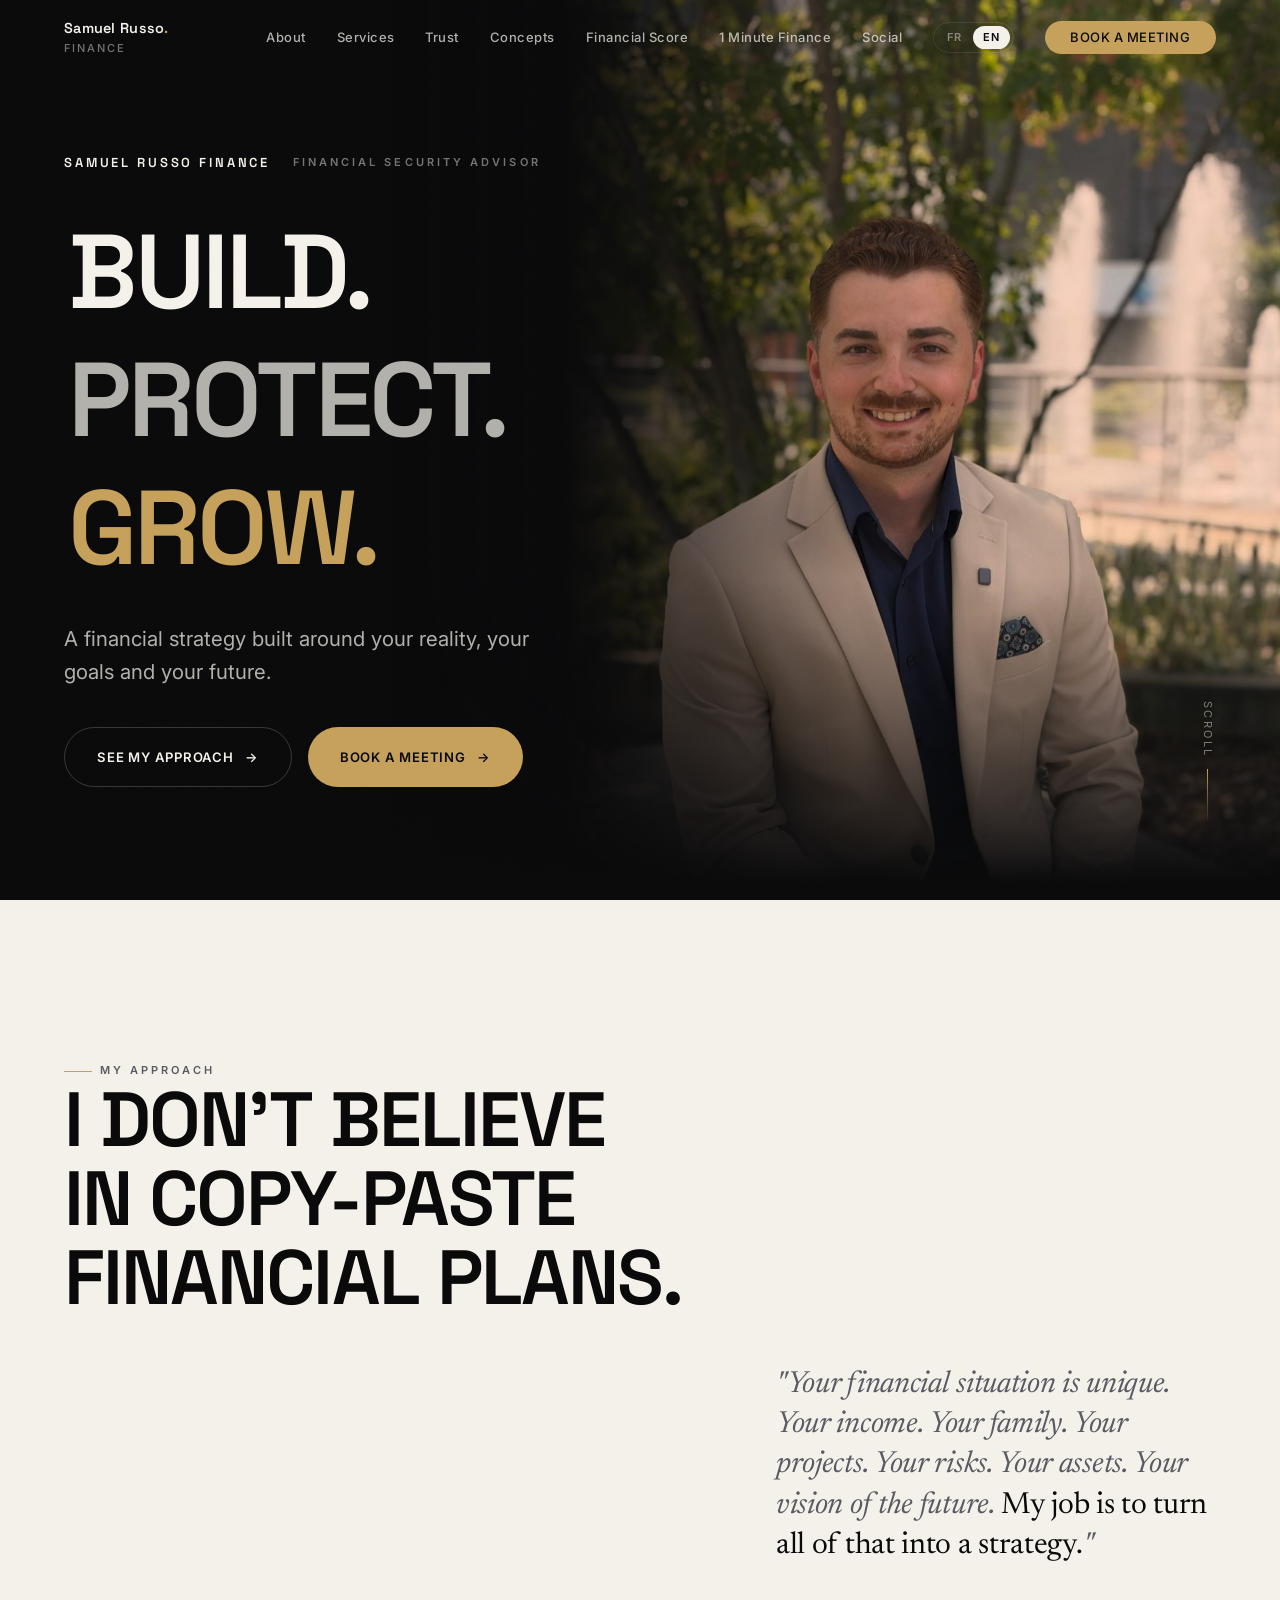
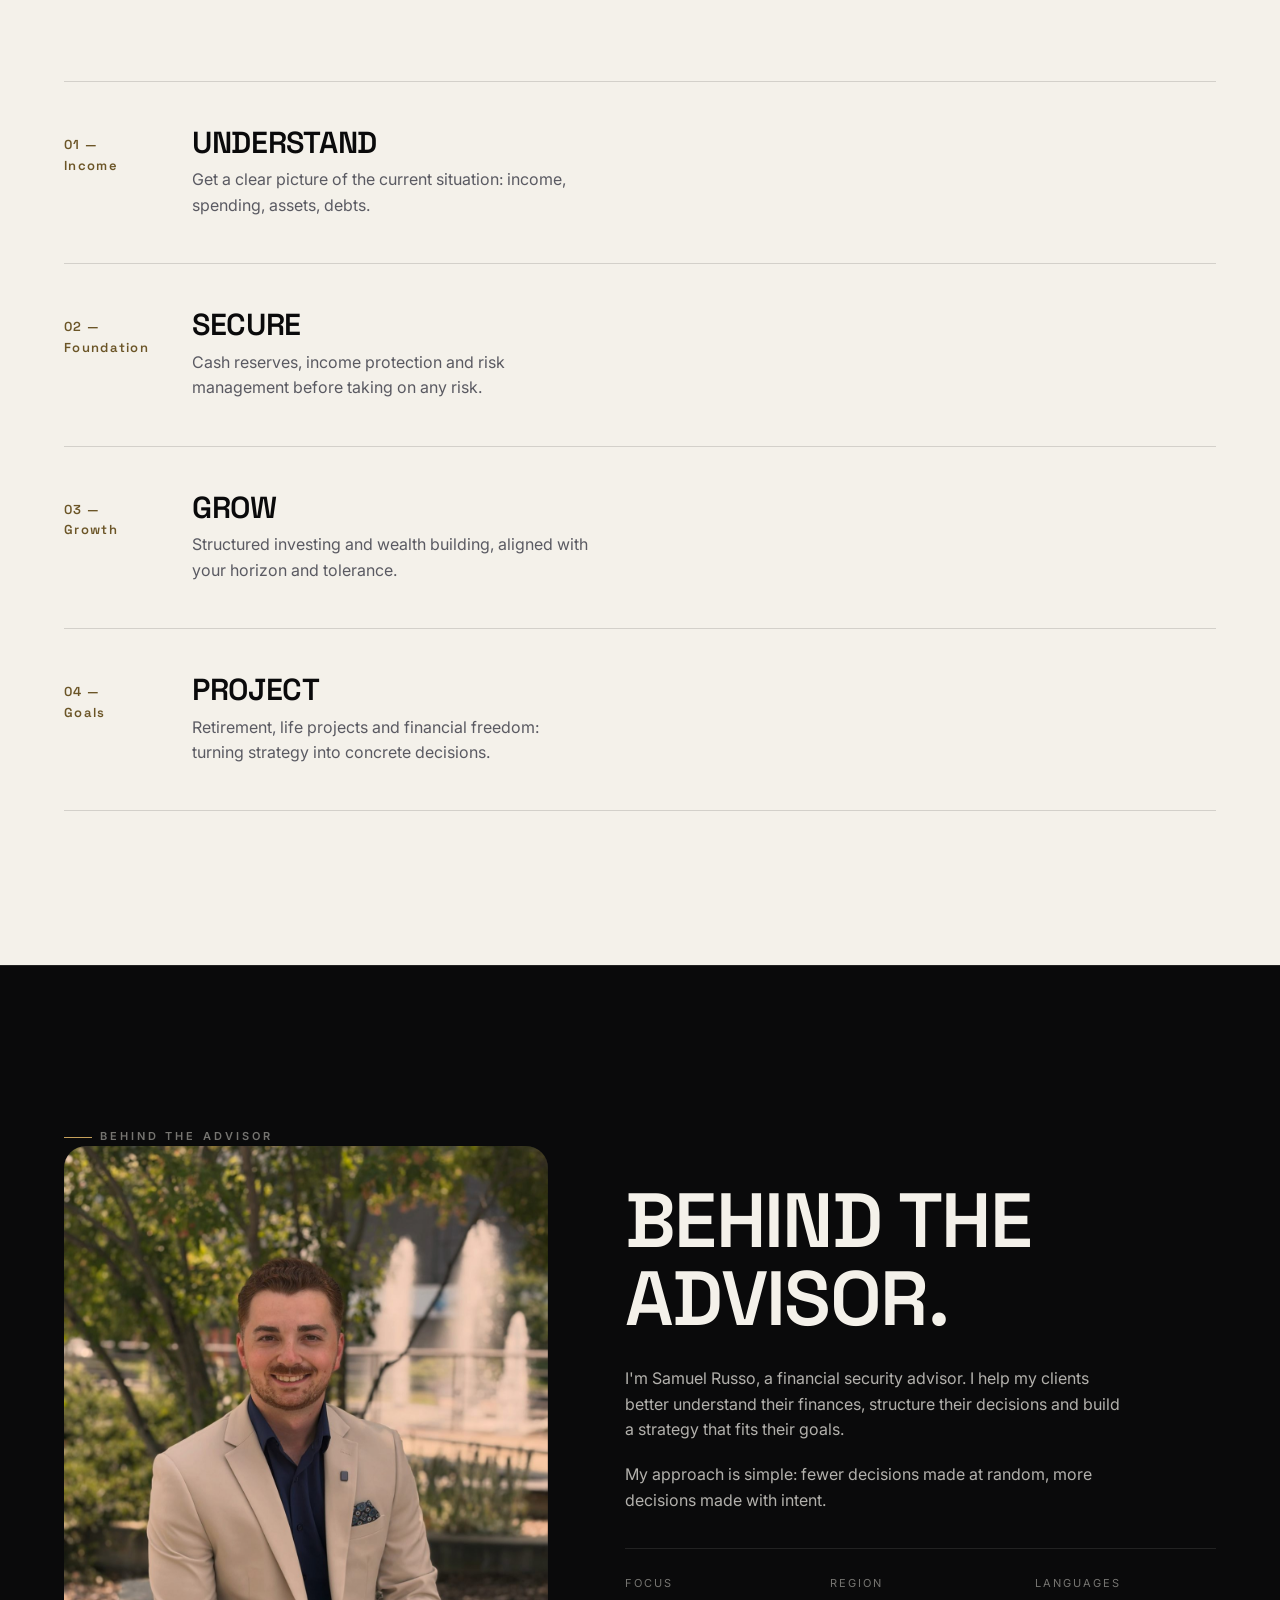
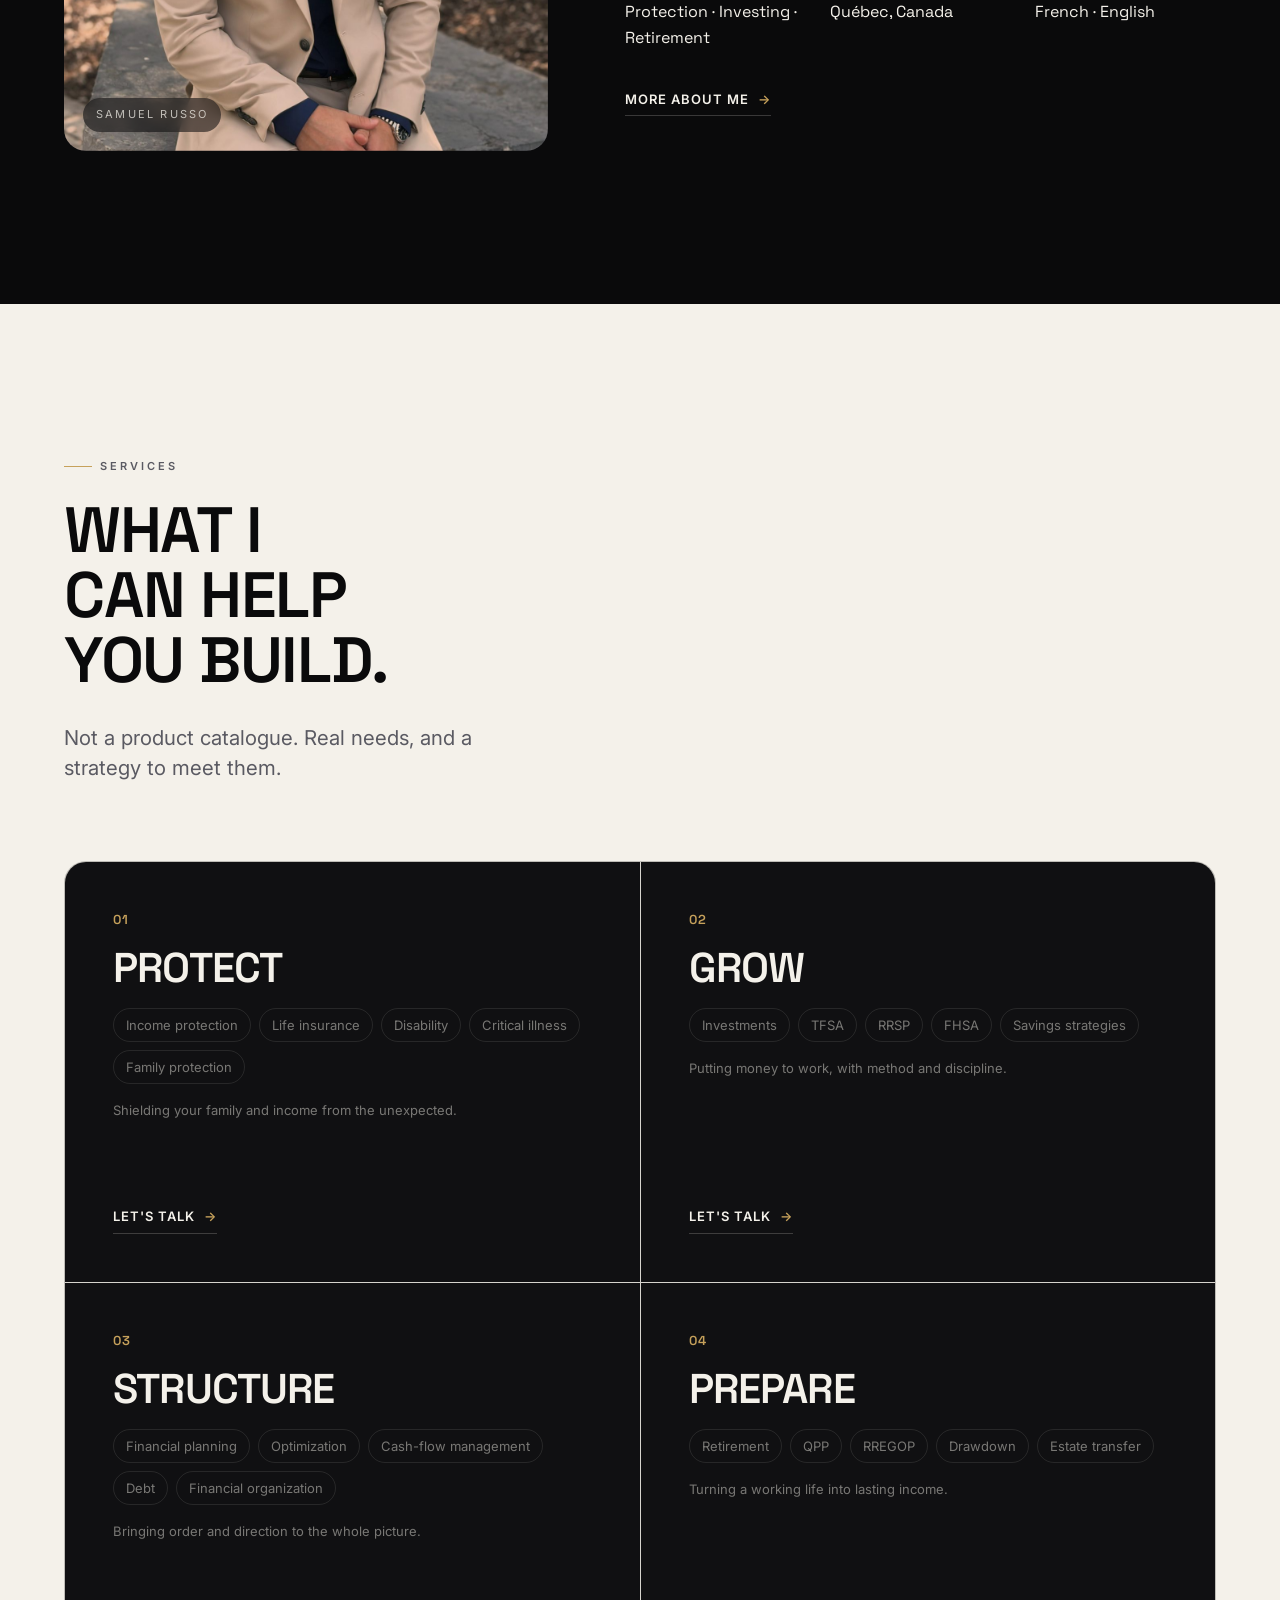
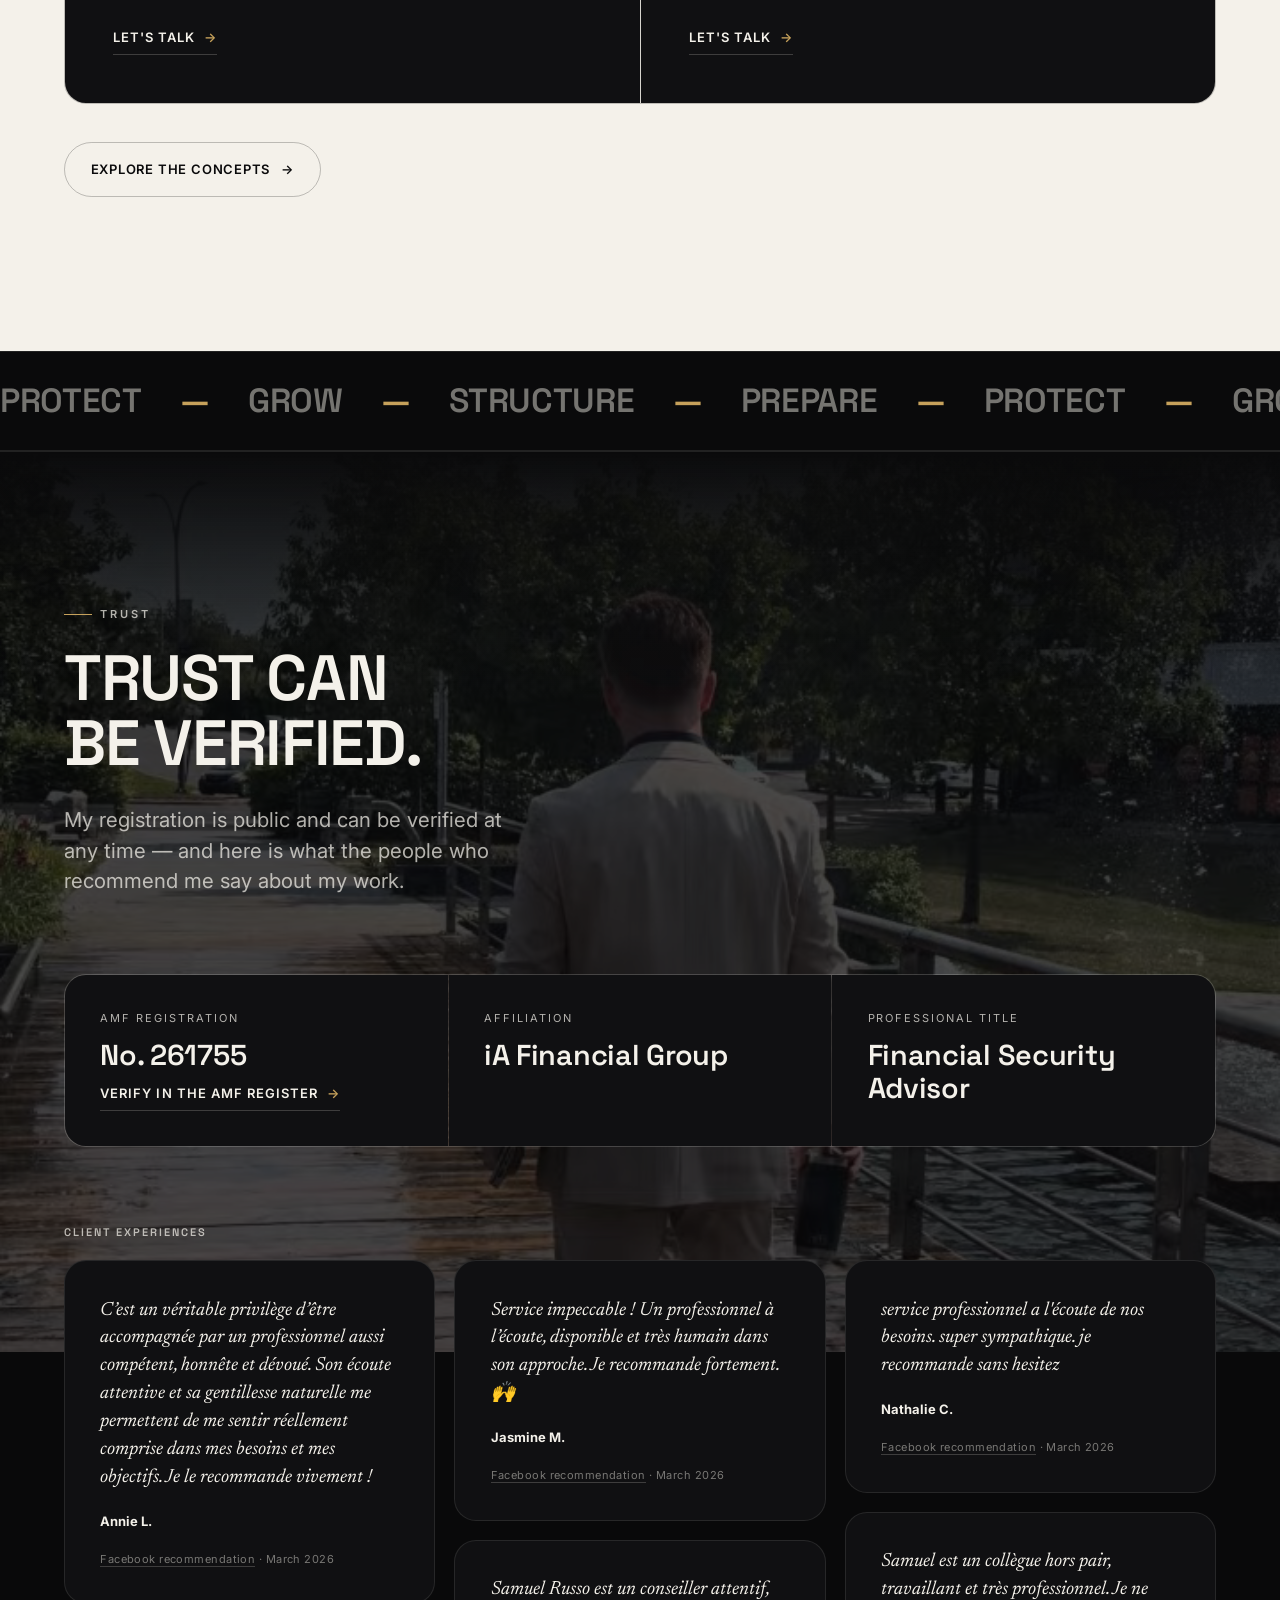
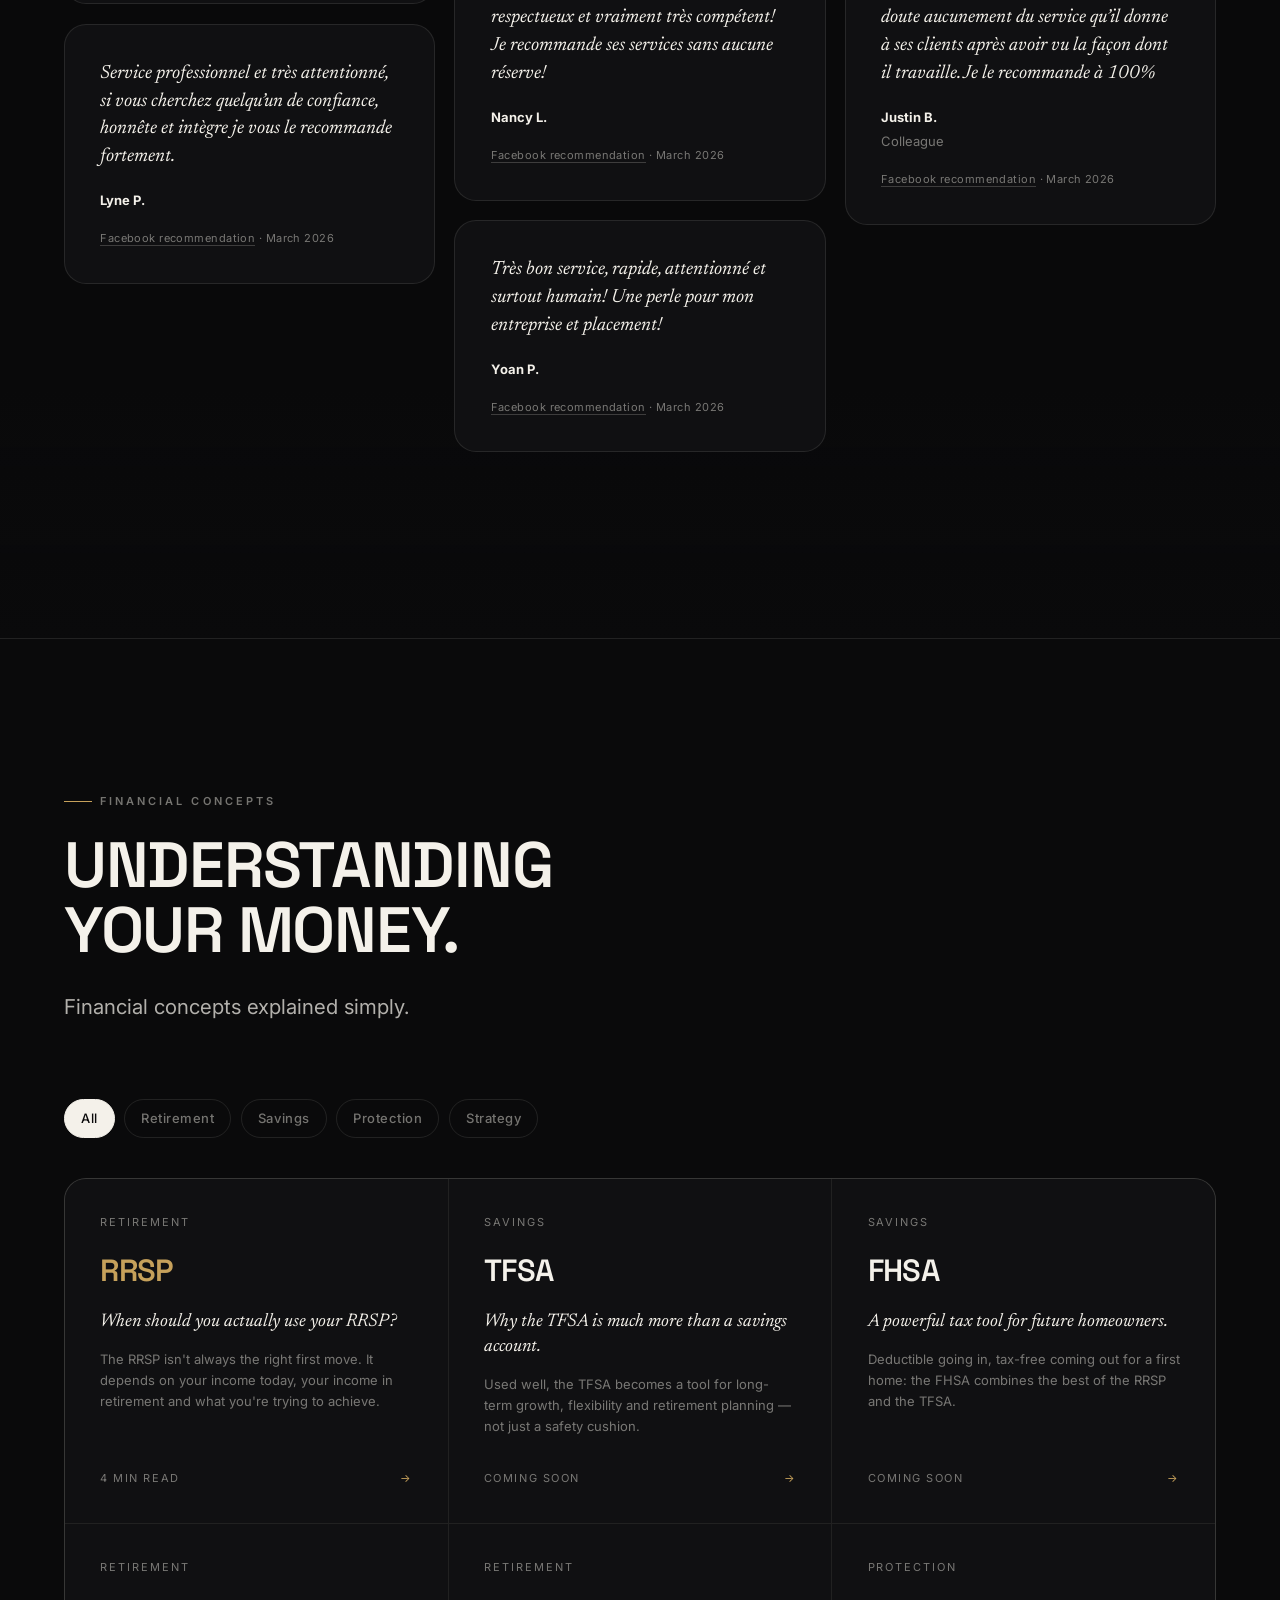
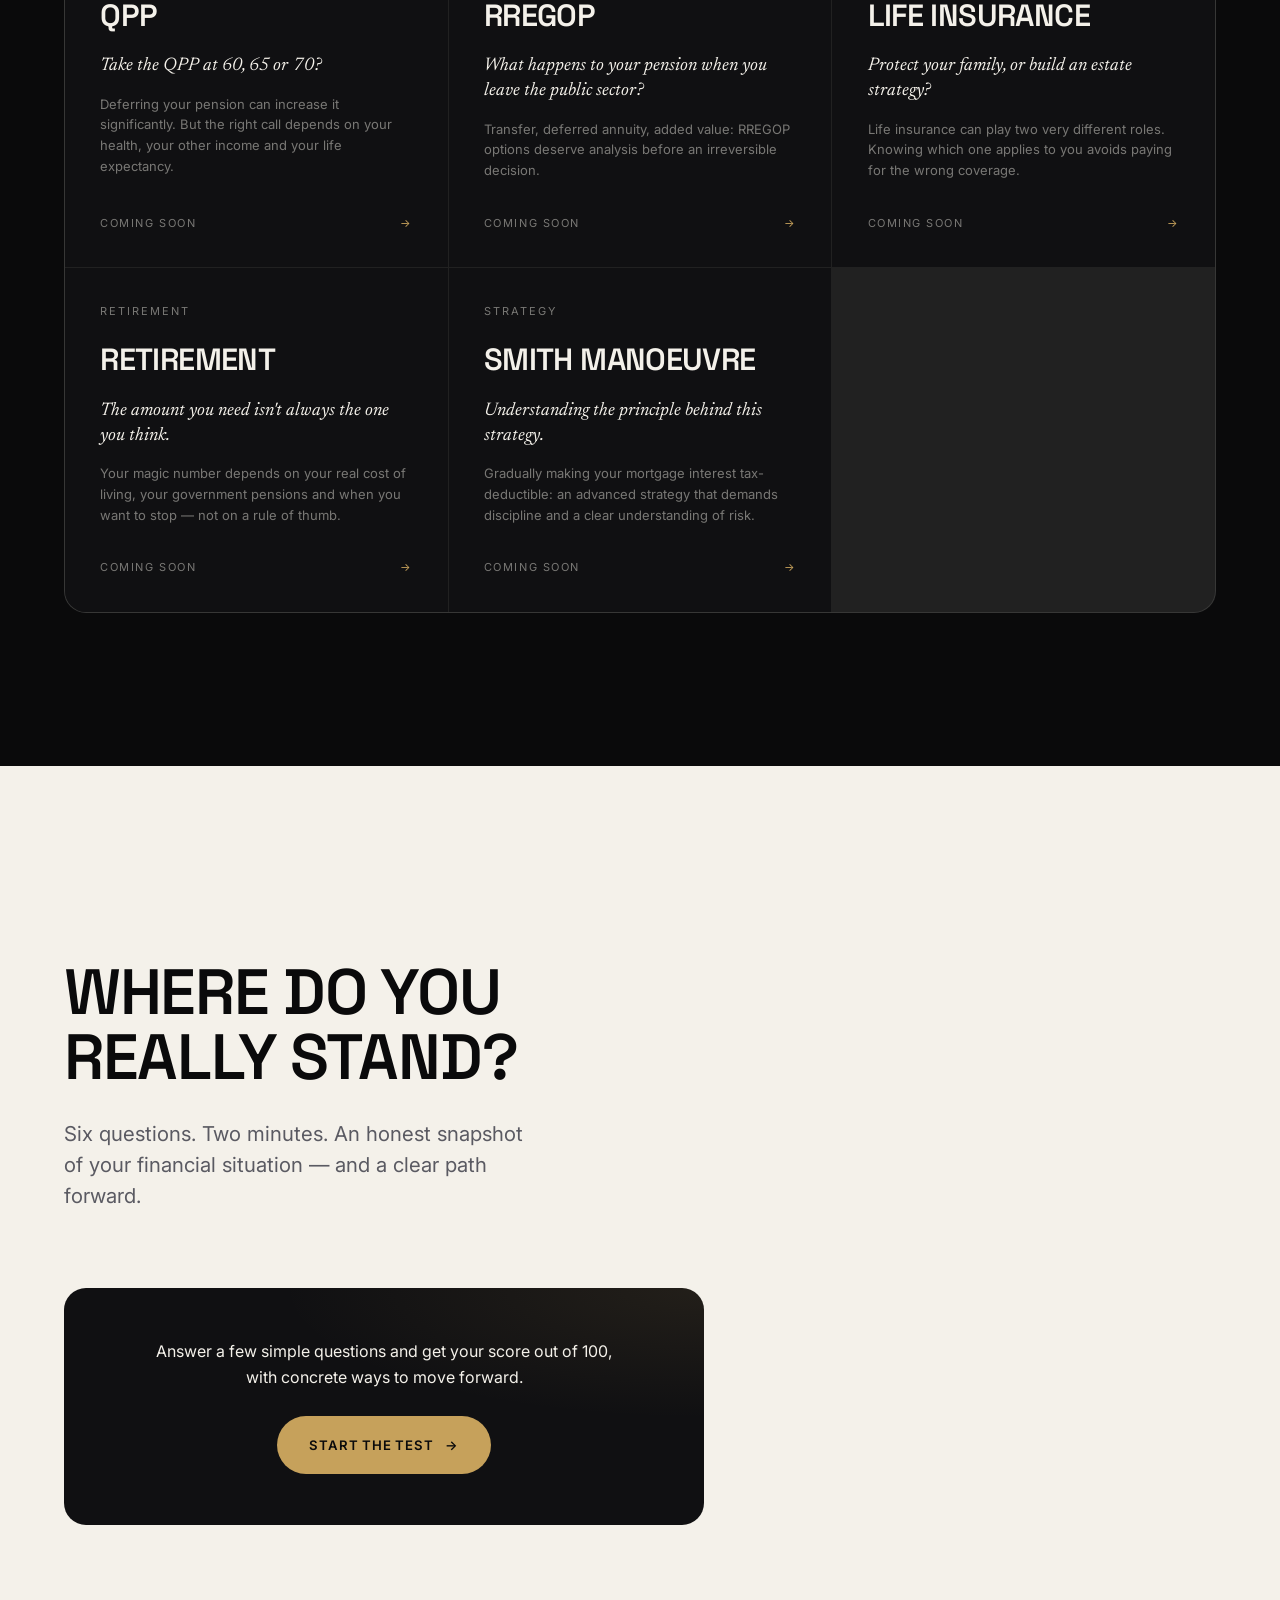
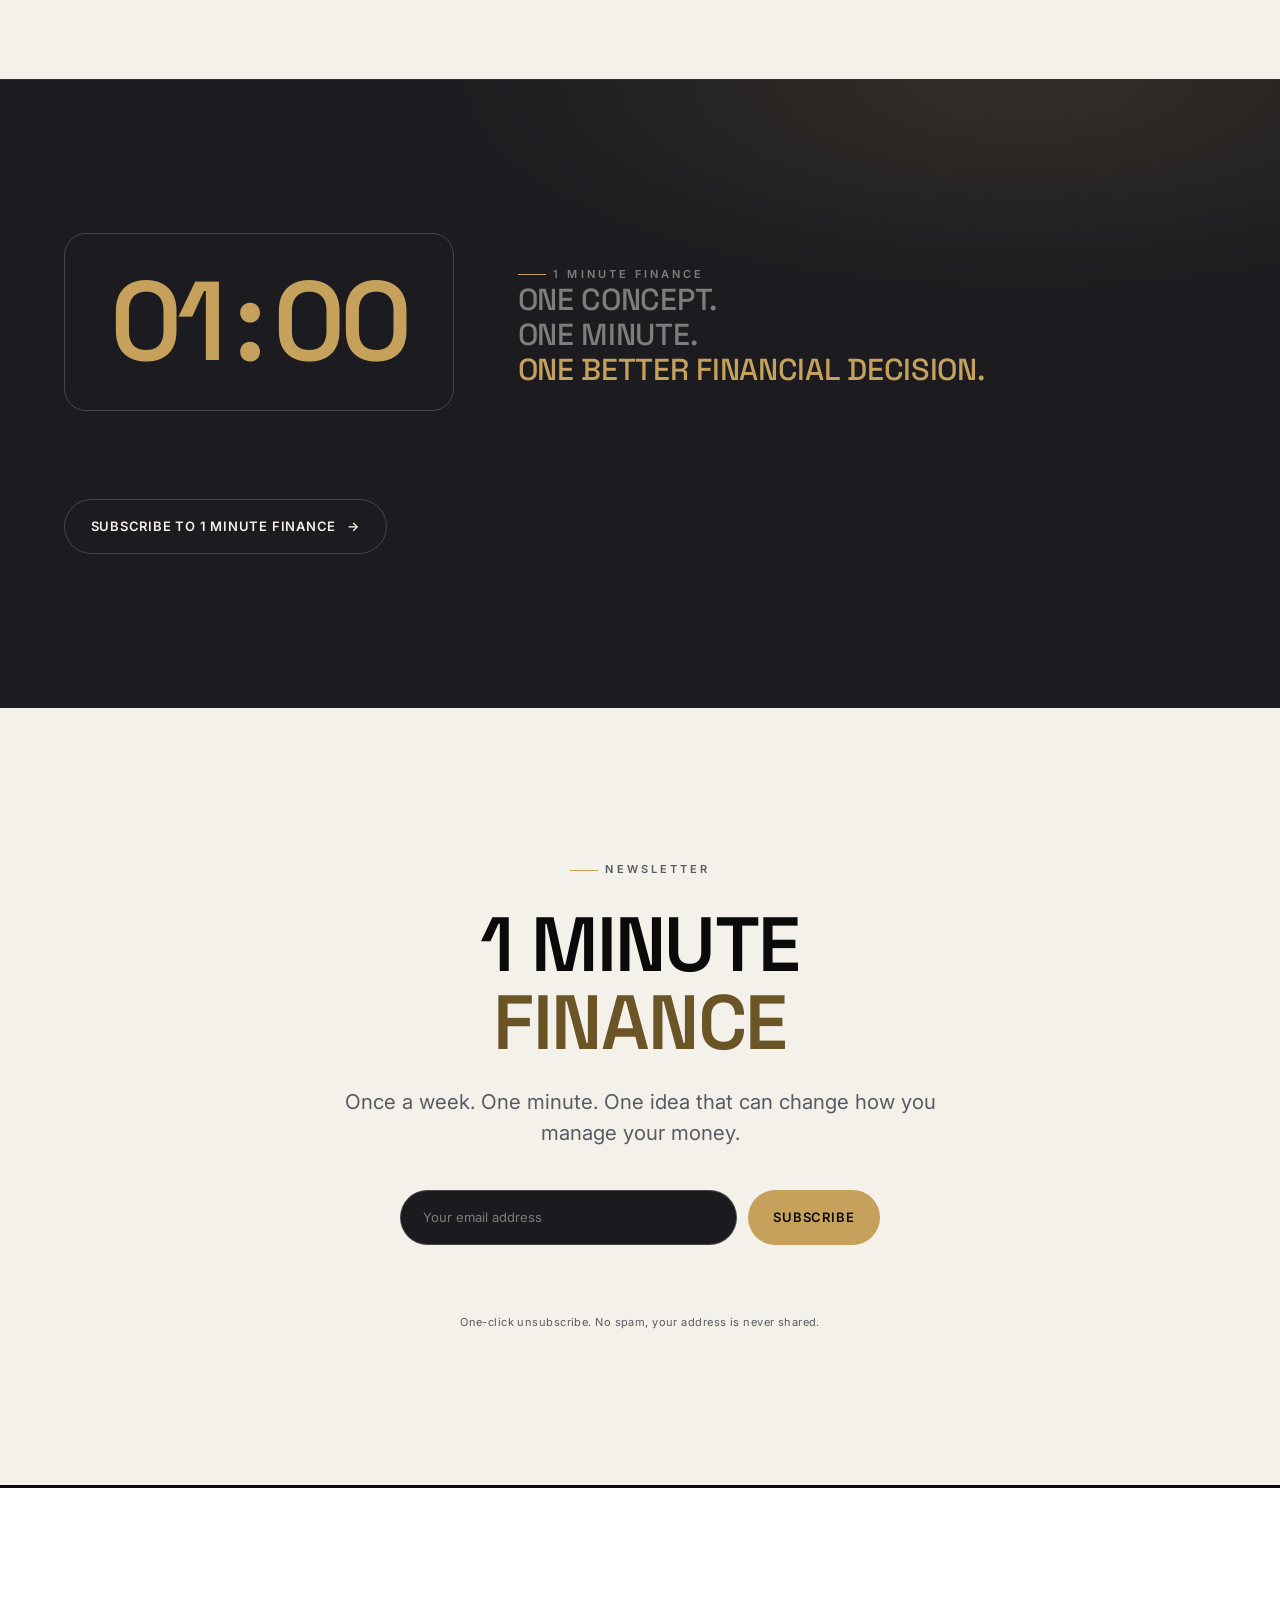
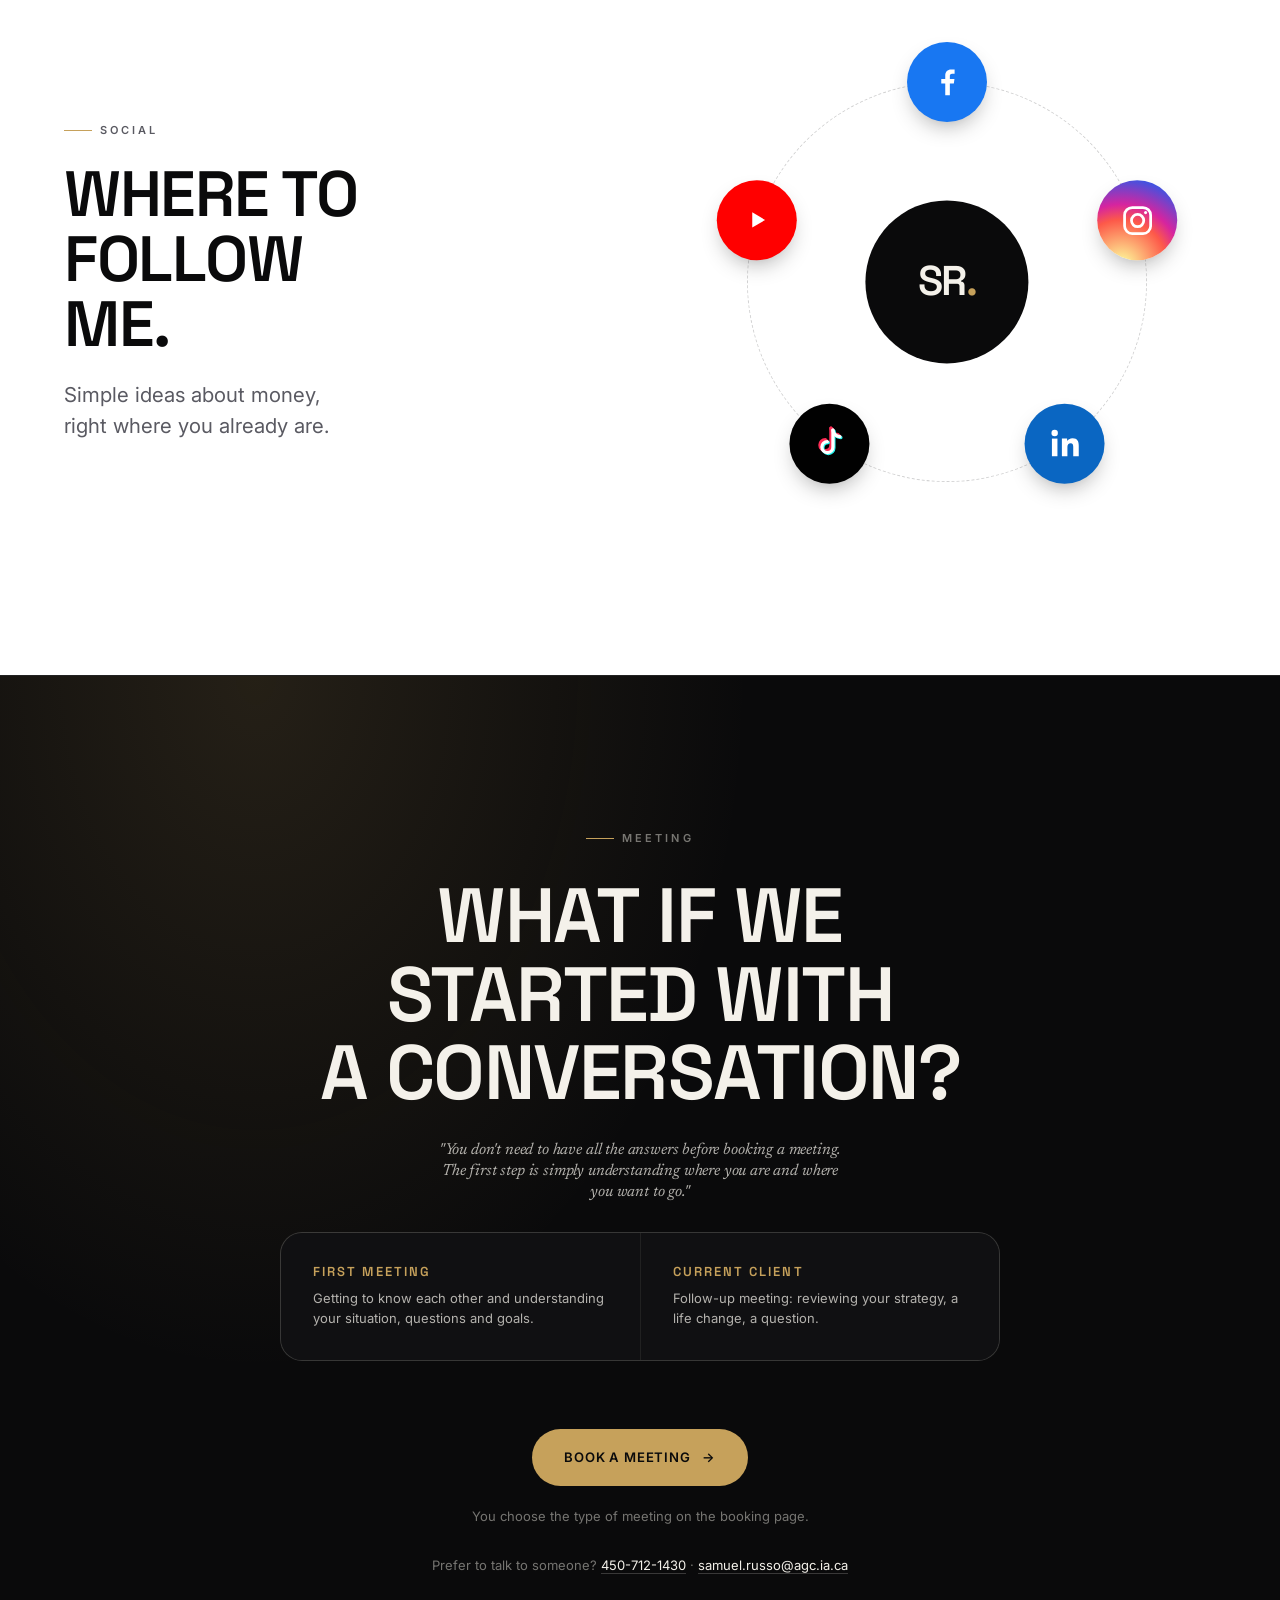
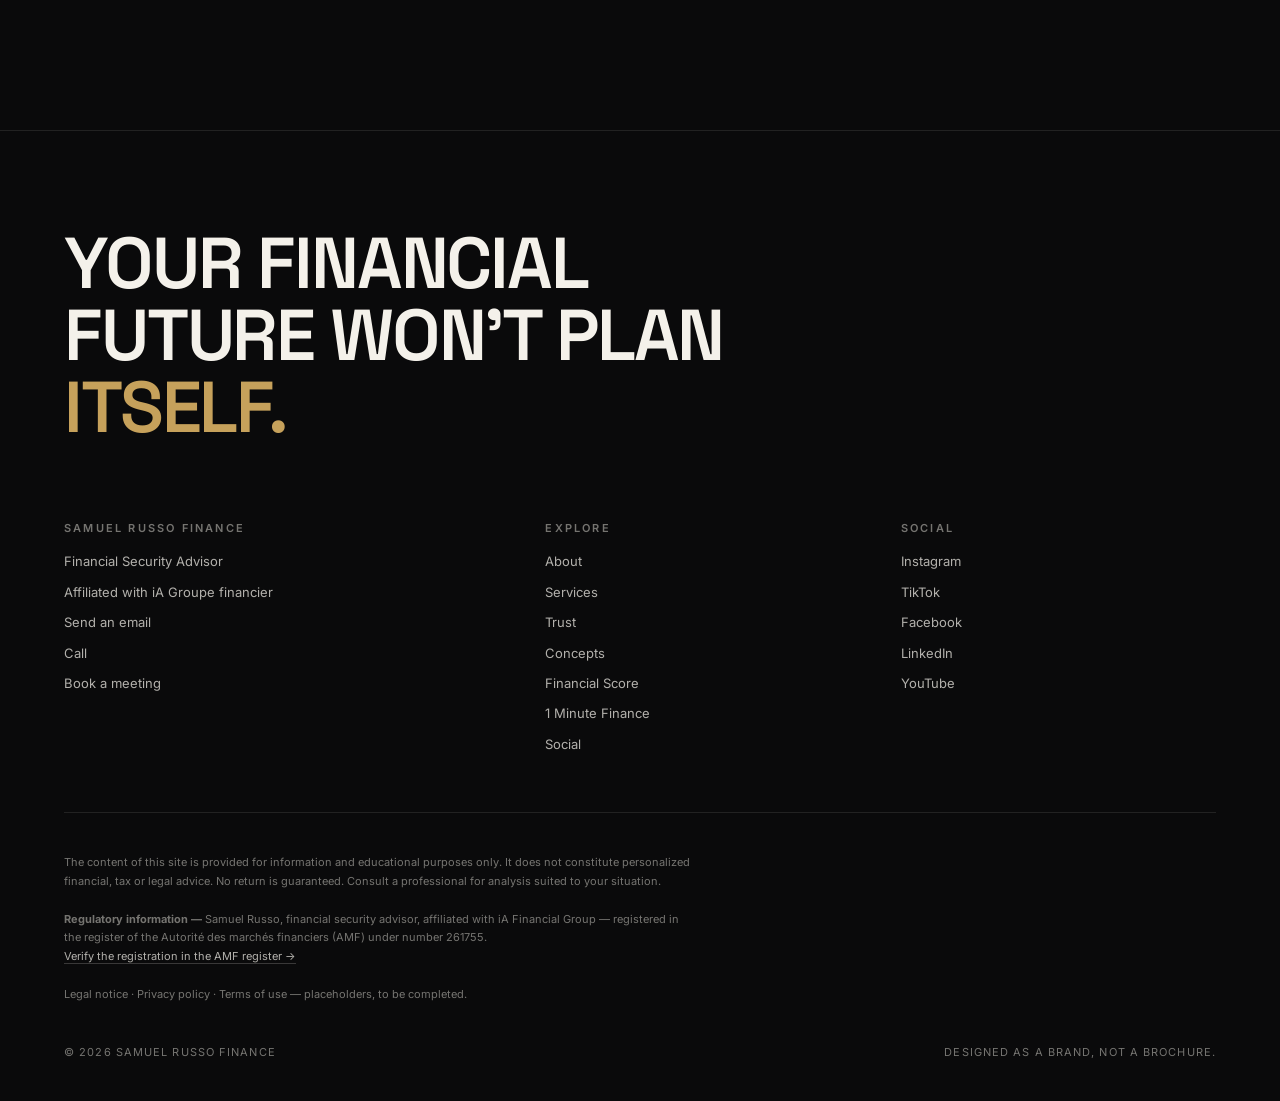
==== commit a637eed5: "Refonte visuelle : portrait, confiance, réseaux, vidéo, réservation - Hero : portrait de Samuel à dr" ====
--- a/index.html
+++ b/index.html
@@ -20,11 +20,14 @@
   <meta property="og:title" content="Samuel Russo Finance | Conseiller en sécurité financière">
   <meta property="og:description" content="Bâtir. Protéger. Faire croître.">
   <meta property="og:url" content="https://www.samuelrussofinance.ca/">
-  <meta property="og:image" content="https://www.samuelrussofinance.ca/assets/img/og-image.svg">
+  <meta property="og:image" content="https://www.samuelrussofinance.ca/assets/img/og-image.jpg">
+  <meta property="og:image:width" content="1200">
+  <meta property="og:image:height" content="630">
+  <meta property="og:image:alt" content="Samuel Russo, conseiller en sécurité financière — Bâtir. Protéger. Faire croître.">
   <meta name="twitter:card" content="summary_large_image">
   <meta name="twitter:title" content="Samuel Russo Finance">
   <meta name="twitter:description" content="Bâtir. Protéger. Faire croître.">
-  <meta name="twitter:image" content="https://www.samuelrussofinance.ca/assets/img/og-image.svg">
+  <meta name="twitter:image" content="https://www.samuelrussofinance.ca/assets/img/og-image.jpg">
 
   <!-- Icônes -->
   <link rel="icon" href="/favicon.svg" type="image/svg+xml">
@@ -48,11 +51,18 @@
     "areaServed": "Québec, Canada",
     "availableLanguage": ["fr-CA", "en-CA"],
     "url": "https://www.samuelrussofinance.ca/",
-    "image": "https://www.samuelrussofinance.ca/assets/img/og-image.svg",
+    "image": "https://www.samuelrussofinance.ca/assets/img/og-image.jpg",
     "founder": { "@type": "Person", "name": "Samuel Russo", "jobTitle": "Conseiller en sécurité financière" },
     "parentOrganization": { "@type": "Organization", "name": "iA Groupe financier" },
     "knowsAbout": ["Planification financière", "Assurance vie", "REER", "CELI", "CELIAPP", "Retraite", "RRQ", "RREGOP"],
-    "slogan": "Bâtir. Protéger. Faire croître."
+    "slogan": "Bâtir. Protéger. Faire croître.",
+    "sameAs": [
+      "https://www.facebook.com/samuelrusso.finance",
+      "https://www.instagram.com/samuelrusso.finance/",
+      "https://ca.linkedin.com/in/samuel-russo-800089264",
+      "https://www.tiktok.com/@samuel..russo",
+      "https://www.youtube.com/@samuelrusso.finance"
+    ]
   }
   </script>
 </head>
@@ -73,6 +83,7 @@
       <nav class="nav__links" aria-label="Navigation">
         <a href="#a-propos" data-nav-link data-i18n="nav.about">À propos</a>
         <a href="#services" data-nav-link data-i18n="nav.services">Services</a>
+        <a href="#confiance" data-nav-link data-i18n="nav.trust">Confiance</a>
         <a href="#concepts" data-nav-link data-i18n="nav.concepts">Concepts</a>
         <a href="#" data-score data-i18n="nav.score">Score financier</a>
         <a href="#minute-finance" data-nav-link data-i18n="nav.minute">1 Minute Finance</a>
@@ -95,6 +106,7 @@
     <div class="nav__overlay" id="menu-mobile" role="dialog" aria-modal="true" aria-label="Menu">
       <a href="#a-propos" data-i18n="nav.about">À propos</a>
       <a href="#services" data-i18n="nav.services">Services</a>
+      <a href="#confiance" data-i18n="nav.trust">Confiance</a>
       <a href="#concepts" data-i18n="nav.concepts">Concepts</a>
       <a href="#" data-score data-i18n="nav.score">Score financier</a>
       <a href="#minute-finance" data-i18n="nav.minute">1 Minute Finance</a>
@@ -115,7 +127,7 @@
     <!-- ================= HERO ================= -->
     <section class="hero" id="accueil">
       <div class="hero__media" data-parallax="0.18">
-        <img src="assets/img/hero.svg" alt="" fetchpriority="high" width="1920" height="1200">
+        <img src="assets/img/portrait.jpg" alt="" fetchpriority="high" width="1200" height="1600">
       </div>
 
       <div class="hero__inner">
@@ -311,6 +323,56 @@
       </div>
     </div>
 
+    <!-- ================= CONFIANCE (crédibilité + expériences clients) ================= -->
+    <section class="section section--trust section--video" id="confiance">
+      <!-- Vidéo d'ambiance en boucle (muette). Fichiers : assets/video/confiance-bg.mp4 / .webm.
+           Lecture pilotée par animations.js : ne joue que lorsque la section est visible, reste
+           sur l'image fixe (poster) si « réduire les animations » ou économie de données. -->
+      <div class="trust__bg" aria-hidden="true">
+        <video class="trust__video" data-bg-video muted loop playsinline disablepictureinpicture
+               preload="none" poster="assets/video/confiance-poster.jpg" tabindex="-1">
+          <source src="assets/video/confiance-bg.mp4" type="video/mp4">
+          <source src="assets/video/confiance-bg.webm" type="video/webm">
+        </video>
+      </div>
+      <div class="wrap trust__inner">
+        <div class="section-head section-head--wide">
+          <p class="overline" data-reveal data-i18n="trust.overline">Confiance</p>
+          <h2 data-reveal style="font-size:var(--fs-h2);text-transform:uppercase" data-i18n="trust.title">La confiance se vérifie.</h2>
+          <p class="lead" data-reveal data-trust-lead data-i18n="trust.lead">Mon inscription est publique et vérifiable en tout temps.</p>
+        </div>
+
+        <ul class="creds" data-stagger>
+          <li class="cred" data-reveal>
+            <span class="cred__label" data-i18n="trust.c1label">Inscription AMF</span>
+            <span class="cred__value" data-i18n="trust.c1value">N° 261755</span>
+            <a class="link-arrow" data-amf-link href="#" target="_blank" rel="noopener">
+              <span data-i18n="trust.c1link">Vérifier au registre de l'AMF</span> <span class="accent" aria-hidden="true">→</span>
+            </a>
+          </li>
+          <li class="cred" data-reveal>
+            <span class="cred__label" data-i18n="trust.c2label">Rattachement</span>
+            <span class="cred__value" data-i18n="trust.c2value">iA Groupe financier</span>
+          </li>
+          <li class="cred" data-reveal>
+            <span class="cred__label" data-i18n="trust.c3label">Titre professionnel</span>
+            <span class="cred__value" data-i18n="trust.c3value">Conseiller en sécurité financière</span>
+          </li>
+        </ul>
+
+        <!-- Rempli par render.js à partir de data/testimonials.js (vide = section absente) -->
+        <div class="stories" data-stories hidden>
+          <h3 class="stories__title" data-i18n="trust.storiesTitle">Expériences clients</h3>
+          <div class="stories__grid" data-stories-grid data-stagger></div>
+          <p class="stories__links">
+            <a class="link-arrow" data-review-link="google" href="#" target="_blank" rel="noopener">
+              <span data-i18n="trust.linkGoogle">Voir tous les avis sur Google</span> <span class="accent" aria-hidden="true">→</span>
+            </a>
+          </p>
+        </div>
+      </div>
+    </section>
+
     <!-- ================= CONCEPTS ================= -->
     <section class="section section--concepts" id="concepts">
       <div class="wrap">
@@ -392,25 +454,70 @@
     </section>
 
     <!-- ================= RÉSEAUX ================= -->
-    <section class="section section--social" id="reseaux">
-      <div class="wrap">
-        <div class="section-head section-head--wide">
+    <section class="section section--light section--white section--reseaux" id="reseaux">
+      <div class="wrap reseaux__grid">
+        <div class="reseaux__text">
           <p class="overline" data-reveal data-i18n="soc.overline">Réseaux</p>
-          <h2 data-reveal style="font-size:var(--fs-h2);text-transform:uppercase" data-i18n="soc.title">Ce qui se passe en ce moment.</h2>
-        </div>
-
-        <div class="socials__grid" data-socials-grid data-stagger></div>
-
-        <div class="socials__foot" data-reveal>
-          <div class="socials__links">
-            <a data-social="instagram" href="#">Instagram</a>
-            <a data-social="tiktok" href="#">TikTok</a>
-            <a data-social="facebook" href="#">Facebook</a>
-            <a data-social="linkedin" href="#">LinkedIn</a>
-            <a data-social="youtube" href="#">YouTube</a>
+          <h2 data-reveal style="font-size:var(--fs-h2);text-transform:uppercase" data-i18n="soc.title">Où me suivre.</h2>
+          <p class="lead" data-reveal data-i18n="soc.lead">Des idées simples sur l'argent, là où vous êtes déjà.</p>
+        </div>
+
+        <!-- Publications de démo : masquées tant que features.socialPosts = false -->
+        <div class="socials__grid" data-socials-grid data-stagger hidden></div>
+
+        <!-- Orbite : les cinq réseaux tournent dans le sens horaire (une pause au survol) -->
+        <nav class="orbit" data-reveal="scale" aria-label="Réseaux sociaux" data-i18n-attr="aria-label:soc.aria">
+          <div class="orbit__ring">
+            <span class="orbit__track" aria-hidden="true"></span>
+
+            <a class="orbit__item" data-social="facebook" data-social-item href="#" aria-label="Facebook" style="--i:0">
+              <span class="orbit__upright">
+                <span class="orbit__badge orbit__badge--facebook">
+                  <svg viewBox="0 0 24 24" fill="currentColor" aria-hidden="true"><path d="M13.6 21v-7.6h2.6l.4-3h-3V8.5c0-.9.3-1.5 1.5-1.5h1.6V4.3c-.3 0-1.2-.1-2.3-.1-2.3 0-3.8 1.4-3.8 3.9v2.3H8v3h2.6V21z"/></svg>
+                </span>
+                <span class="orbit__label">Facebook</span>
+              </span>
+            </a>
+
+            <a class="orbit__item" data-social="instagram" data-social-item href="#" aria-label="Instagram" style="--i:1">
+              <span class="orbit__upright">
+                <span class="orbit__badge orbit__badge--instagram">
+                  <svg viewBox="0 0 24 24" fill="none" stroke="currentColor" stroke-width="1.8" aria-hidden="true"><rect x="3.5" y="3.5" width="17" height="17" rx="5"/><circle cx="12" cy="12" r="4"/><circle cx="17.2" cy="6.8" r="1" fill="currentColor" stroke="none"/></svg>
+                </span>
+                <span class="orbit__label">Instagram</span>
+              </span>
+            </a>
+
+            <a class="orbit__item" data-social="linkedin" data-social-item href="#" aria-label="LinkedIn" style="--i:2">
+              <span class="orbit__upright">
+                <span class="orbit__badge orbit__badge--linkedin">
+                  <svg viewBox="0 0 24 24" fill="currentColor" aria-hidden="true"><rect x="3.5" y="9" width="3.6" height="11.5"/><circle cx="5.3" cy="5.3" r="2.1"/><path d="M10 9h3.4v1.6c.6-1 1.8-1.9 3.6-1.9 3.2 0 4 2.1 4 4.9v6.9h-3.6v-6c0-1.4-.3-2.4-1.7-2.4s-2.1 1-2.1 2.4v6H10z"/></svg>
+                </span>
+                <span class="orbit__label">LinkedIn</span>
+              </span>
+            </a>
+
+            <a class="orbit__item" data-social="tiktok" data-social-item href="#" aria-label="TikTok" style="--i:3">
+              <span class="orbit__upright">
+                <span class="orbit__badge orbit__badge--tiktok">
+                  <svg viewBox="0 0 24 24" fill="none" stroke="currentColor" stroke-width="2.1" stroke-linecap="round" stroke-linejoin="round" aria-hidden="true"><path d="M14 3.5v11a3.6 3.6 0 1 1-3.6-3.6"/><path d="M14 3.5c.3 2.4 1.9 4 4.6 4.2"/></svg>
+                </span>
+                <span class="orbit__label">TikTok</span>
+              </span>
+            </a>
+
+            <a class="orbit__item" data-social="youtube" data-social-item href="#" aria-label="YouTube" style="--i:4">
+              <span class="orbit__upright">
+                <span class="orbit__badge orbit__badge--youtube">
+                  <svg viewBox="0 0 24 24" fill="currentColor" aria-hidden="true"><path d="M9.5 7.6v8.8l7.4-4.4z"/></svg>
+                </span>
+                <span class="orbit__label">YouTube</span>
+              </span>
+            </a>
           </div>
-          <a class="btn btn--ghost" data-social="instagram" href="#"><span data-i18n="soc.follow">Suivre Samuel</span> <span class="btn__arrow" aria-hidden="true">→</span></a>
-        </div>
+
+          <div class="orbit__center" aria-hidden="true"><span>SR<i>.</i></span></div>
+        </nav>
       </div>
     </section>
 
@@ -422,12 +529,31 @@
         <p class="booking__text serif-quote" data-reveal data-i18n="book.text">
           « Vous n'avez pas besoin d'avoir toutes les réponses avant de prendre rendez-vous. »
         </p>
+
+        <div class="book-choices" data-stagger>
+          <div class="book-choice" data-reveal>
+            <h3 class="book-choice__title" data-i18n="book.newTitle">Première rencontre</h3>
+            <p data-i18n="book.newText">Faire connaissance et comprendre votre situation, vos questions et vos objectifs.</p>
+          </div>
+          <div class="book-choice" data-reveal>
+            <h3 class="book-choice__title" data-i18n="book.clientTitle">Client actuel</h3>
+            <p data-i18n="book.clientText">Rendez-vous de suivi : réviser votre stratégie, un changement de vie, une question.</p>
+          </div>
+        </div>
+
         <div class="cta-row" data-reveal style="justify-content:center">
           <a class="btn btn--accent btn--lg" href="#" data-booking data-booking-label>
             <span data-booking-text data-i18n="nav.book">Prendre rendez-vous</span>
             <span class="btn__arrow" aria-hidden="true">→</span>
           </a>
         </div>
+        <p class="booking__note" data-reveal data-i18n="book.choose">Vous choisissez le type de rendez-vous sur la page de réservation.</p>
+
+        <p class="booking__contact" data-reveal>
+          <span data-i18n="book.contactLine">Vous préférez parler à quelqu'un?</span>
+          <a data-phone data-phone-show href="#"></a> ·
+          <a data-email data-email-show href="#"></a>
+        </p>
       </div>
     </section>
   </main>
@@ -452,6 +578,7 @@
           <h4 data-i18n="footer.colExplore">Explorer</h4>
           <a href="#a-propos" data-i18n="nav.about">À propos</a>
           <a href="#services" data-i18n="nav.services">Services</a>
+          <a href="#confiance" data-i18n="nav.trust">Confiance</a>
           <a href="#concepts" data-i18n="nav.concepts">Concepts</a>
           <a href="#" data-score data-i18n="nav.score">Score financier</a>
           <a href="#minute-finance" data-i18n="nav.minute">1 Minute Finance</a>
@@ -498,6 +625,7 @@
   <script src="assets/js/data/concepts.js"></script>
   <script src="assets/js/data/capsules.js"></script>
   <script src="assets/js/data/socials.js"></script>
+  <script src="assets/js/data/testimonials.js"></script>
   <script src="assets/js/modules/animations.js" defer></script>
   <script src="assets/js/modules/nav.js" defer></script>
   <script src="assets/js/modules/render.js" defer></script>
--- a/assets/css/main.css
+++ b/assets/css/main.css
@@ -194,6 +194,40 @@
 .section--about    { background: var(--noir); border-top: 1px solid var(--ligne); }
 .section--concepts { background: var(--noir); border-top: 1px solid var(--ligne); }
 .section--social    { background: var(--anthracite); border-top: 1px solid var(--ligne); }
+.section--trust     { background: var(--noir); border-top: 1px solid var(--ligne); }
+
+/* Section Confiance : vidéo d'ambiance plein cadre derrière le contenu.
+   Un voile noir (74 %) garantit la lisibilité même sur les passages clairs de la
+   vidéo (ciel, jet d'eau) ; les bords fondent dans le noir des sections voisines. */
+/* La vidéo reste « collée » à l'écran pendant qu'on défile dans la section (sticky),
+   au lieu de s'étirer sur toute la hauteur : sur mobile la section est très haute et
+   une vidéo étirée serait agrandie et floue. Pas d'overflow:hidden ici (il casserait sticky). */
+.section--video { position: relative; isolation: isolate; }
+.trust__bg { position: absolute; inset: 0; z-index: 0; background: var(--noir); }
+.trust__video {
+  position: sticky;
+  top: 0;
+  display: block;
+  width: 100%;
+  height: 100%;
+  height: min(100vh, 100%);
+  height: min(100svh, 100%);
+  object-fit: cover;
+  object-position: 50% 46%;
+}
+.trust__bg::after {
+  content: '';
+  position: absolute;
+  inset: 0;
+  background:
+    linear-gradient(to bottom, var(--noir) 0%, rgba(10,10,11,0) 14%, rgba(10,10,11,0) 86%, var(--noir) 100%),
+    rgba(10, 10, 11, 0.74);
+}
+.trust__inner { position: relative; z-index: 1; }
+/* Les petits libellés posés directement sur la vidéo passent en « doux » (contraste) */
+.section--video .overline,
+.section--video .stories__title,
+.section--video .cred__label { color: var(--blanc-doux); }
 
 /* Sections claires — blanc cassé, texte encre, coupure nette (pas de
    liseré : le saut de valeur est la rupture). Les blocs sombres imbriqués
@@ -510,21 +544,30 @@
   inset: 0;
   z-index: 0;
 }
+/* Portrait posé à droite du titre : l'image occupe la moitié droite du hero et
+   se fond dans le noir côté texte (dégradés ci-dessous). */
 .hero__media img,
 .hero__media video {
-  width: 100%;
-  height: 120%;
+  position: absolute;
+  top: 0;
+  right: 0;
+  width: min(56%, 940px);
+  height: 118%;
   object-fit: cover;
-  object-position: center 30%;
+  object-position: 50% 12%;
   will-change: transform;
+  /* Fondu du bord gauche de la photo directement dans l'image : pas de
+     jointure visible, quelle que soit la largeur de l'écran. */
+  -webkit-mask-image: linear-gradient(to right, transparent 0%, rgba(0,0,0,0.55) 16%, #000 40%);
+  mask-image: linear-gradient(to right, transparent 0%, rgba(0,0,0,0.55) 16%, #000 40%);
 }
 .hero__media::after {
   content: '';
   position: absolute;
   inset: 0;
   background:
-    linear-gradient(to top, var(--noir) 4%, rgba(10,10,11,0.55) 45%, rgba(10,10,11,0.72) 100%),
-    linear-gradient(to right, rgba(10,10,11,0.88), rgba(10,10,11,0.35) 70%);
+    linear-gradient(to top, var(--noir) 2%, rgba(10,10,11,0) 36%),
+    linear-gradient(to right, var(--noir) 0%, var(--noir) 30%, rgba(10,10,11,0.4) 52%, rgba(10,10,11,0) 78%);
 }
 .hero__inner {
   position: relative;
@@ -1044,6 +1087,132 @@
 }
 .social-card__caption { font-size: var(--fs-small); color: var(--blanc); line-height: 1.35; }
 
+/* RÉSEAUX — fond blanc, cinq badges aux couleurs des marques qui tournent en
+   cercle dans le sens horaire. Chaque badge est recentré (contre-rotation) pour
+   rester droit ; pause au survol pour pouvoir cliquer. */
+/* Ligne foncée en tête de section : sépare nettement ce fond blanc de la section
+   Infolettre (blanc cassé) qui précède. */
+.section--white { background: #FFFFFF; border-top: 3px solid var(--noir); }
+.reseaux__grid {
+  display: grid;
+  grid-template-columns: minmax(0, 1fr) minmax(0, 1fr);
+  gap: clamp(2rem, 6vw, 5rem);
+  align-items: center;
+}
+.reseaux__text { display: flex; flex-direction: column; gap: 1.4rem; max-width: 30ch; }
+
+.orbit {
+  --size: min(86vw, 480px);
+  --badge: clamp(58px, 14vw, 80px);
+  --r: calc(var(--size) / 2 - var(--badge) / 2);
+  --n: 5;
+  --spin: 54s;
+  position: relative;
+  width: var(--size);
+  aspect-ratio: 1;
+  margin-inline: auto;
+}
+.orbit__ring {
+  position: absolute;
+  inset: 0;
+  animation: orbit-spin var(--spin) linear infinite;
+}
+.orbit__track {
+  position: absolute;
+  inset: calc(var(--badge) / 2);
+  border-radius: 50%;
+  border: 1px dashed rgba(10, 10, 11, 0.18);
+}
+.orbit__item {
+  --a: calc(var(--i) * 360deg / var(--n));
+  position: absolute;
+  top: 50%;
+  left: 50%;
+  width: var(--badge);
+  height: var(--badge);
+  margin: calc(var(--badge) / -2) 0 0 calc(var(--badge) / -2);
+  transform: rotate(var(--a)) translateY(calc(var(--r) * -1)) rotate(calc(var(--a) * -1));
+}
+.orbit__upright {
+  position: relative;
+  display: block;
+  width: 100%;
+  height: 100%;
+  animation: orbit-spin var(--spin) linear infinite reverse;
+}
+.orbit__badge {
+  display: grid;
+  place-items: center;
+  width: 100%;
+  height: 100%;
+  border-radius: 50%;
+  color: #fff;
+  box-shadow: 0 10px 24px -10px rgba(10, 10, 11, 0.45);
+  transition: transform 0.45s var(--ease), box-shadow 0.45s var(--ease);
+}
+.orbit__badge svg { width: 46%; height: 46%; }
+.orbit__badge--facebook  { background: #1877F2; }
+.orbit__badge--instagram { background: radial-gradient(circle at 30% 107%, #FDF497 0%, #FDF497 5%, #FD5949 45%, #D6249F 60%, #285AEB 90%); }
+.orbit__badge--linkedin  { background: #0A66C2; }
+.orbit__badge--youtube   { background: #FF0000; }
+.orbit__badge--youtube svg { width: 52%; height: 52%; }
+.orbit__badge--tiktok    { background: #010101; }
+.orbit__badge--tiktok svg {
+  filter: drop-shadow(1.6px 1.6px 0 #25F4EE) drop-shadow(-1.6px -1.6px 0 #FE2C55);
+}
+.orbit__label {
+  position: absolute;
+  top: calc(100% + 0.5rem);
+  left: 50%;
+  transform: translate(-50%, -4px);
+  padding: 0.3rem 0.7rem;
+  border-radius: 999px;
+  background: var(--noir);
+  color: var(--blanc);
+  font-size: var(--fs-micro);
+  font-weight: 600;
+  letter-spacing: 0.12em;
+  text-transform: uppercase;
+  white-space: nowrap;
+  opacity: 0;
+  pointer-events: none;
+  transition: opacity 0.3s var(--ease), transform 0.3s var(--ease);
+}
+.orbit__item:hover .orbit__badge,
+.orbit__item:focus-visible .orbit__badge { transform: scale(1.18); box-shadow: 0 16px 30px -10px rgba(10, 10, 11, 0.55); }
+.orbit__item:hover .orbit__label,
+.orbit__item:focus-visible .orbit__label { opacity: 1; transform: translate(-50%, 0); }
+.orbit:hover .orbit__ring,
+.orbit:hover .orbit__upright,
+.orbit:focus-within .orbit__ring,
+.orbit:focus-within .orbit__upright { animation-play-state: paused; }
+
+.orbit__center {
+  position: absolute;
+  top: 50%;
+  left: 50%;
+  width: 34%;
+  aspect-ratio: 1;
+  transform: translate(-50%, -50%);
+  display: grid;
+  place-items: center;
+  border-radius: 50%;
+  background: var(--noir);
+  color: var(--blanc);
+  font-family: var(--font-display);
+  font-size: clamp(1.6rem, 6vw, 2.6rem);
+  font-weight: 600;
+  letter-spacing: -0.03em;
+}
+.orbit__center i { font-style: normal; color: var(--accent); }
+
+@keyframes orbit-spin { to { transform: rotate(360deg); } }
+
+@media (max-width: 860px) {
+  .reseaux__grid { grid-template-columns: 1fr; }
+  .reseaux__text { max-width: none; }
+}
+
 .socials__foot {
   margin-top: 2.5rem;
   display: flex;
@@ -1079,6 +1248,105 @@
   text-transform: uppercase;
 }
 .booking__text { max-width: 46ch; color: var(--blanc-doux); }
+
+/* Deux parcours, une seule page de réservation */
+.book-choices {
+  display: grid;
+  grid-template-columns: repeat(2, minmax(0, 1fr));
+  gap: 1px;
+  width: 100%;
+  max-width: 720px;
+  background: var(--ligne);
+  border: 1px solid var(--ligne);
+  border-radius: var(--radius-lg);
+  overflow: hidden;
+  text-align: left;
+}
+.book-choice { background: var(--noir-800); padding: clamp(1.3rem, 3vw, 2rem); }
+.book-choice__title {
+  font-size: var(--fs-small);
+  letter-spacing: 0.16em;
+  text-transform: uppercase;
+  color: var(--accent);
+  margin-bottom: 0.6rem;
+}
+.book-choice p { font-size: var(--fs-small); color: var(--blanc-doux); line-height: 1.55; }
+.booking__note { font-size: var(--fs-small); color: var(--blanc-faible); margin-top: -0.6rem; }
+.booking__contact { font-size: var(--fs-small); color: var(--blanc-faible); }
+.booking__contact a { color: var(--blanc); border-bottom: 1px solid var(--ligne-forte); }
+.booking__contact a:hover { color: var(--accent); border-color: var(--accent); }
+
+/* CONFIANCE — crédibilité vérifiable + expériences clients ---------------- */
+.creds {
+  display: grid;
+  grid-template-columns: repeat(3, minmax(0, 1fr));
+  gap: 1px;
+  background: var(--ligne);
+  border: 1px solid var(--ligne);
+  border-radius: var(--radius-lg);
+  overflow: hidden;
+}
+.cred {
+  background: var(--noir-800);
+  padding: clamp(1.4rem, 3vw, 2.2rem);
+  display: flex;
+  flex-direction: column;
+  gap: 0.7rem;
+  min-height: 170px;
+}
+.cred__label {
+  font-size: var(--fs-micro);
+  letter-spacing: 0.18em;
+  text-transform: uppercase;
+  color: var(--blanc-faible);
+}
+.cred__value {
+  font-family: var(--font-display);
+  font-size: clamp(1.3rem, 2.4vw, 1.8rem);
+  font-weight: 600;
+  letter-spacing: -0.01em;
+  line-height: 1.15;
+}
+.cred .link-arrow { margin-top: auto; align-self: flex-start; }
+
+.stories { margin-top: clamp(3rem, 7vw, 5rem); }
+.stories[hidden] { display: none; }
+.stories__title {
+  font-size: var(--fs-micro);
+  letter-spacing: 0.18em;
+  text-transform: uppercase;
+  color: var(--blanc-faible);
+  margin-bottom: 1.4rem;
+}
+/* Mosaïque en colonnes : des avis de longueurs très différentes s'emboîtent sans
+   cartes étirées ni grands vides (une grille classique laissait des trous). */
+.stories__grid {
+  column-width: 290px;
+  column-gap: 1.2rem;
+}
+.stories__grid .story { break-inside: avoid; margin-bottom: 1.2rem; }
+.story {
+  background: var(--noir-800);
+  border: 1px solid var(--ligne);
+  border-radius: var(--radius-lg);
+  padding: clamp(1.5rem, 3vw, 2.2rem);
+  display: flex;
+  flex-direction: column;
+  gap: 1.2rem;
+}
+.story__quote {
+  font-family: var(--font-serif);
+  font-style: italic;
+  font-size: 1.2rem;
+  line-height: 1.45;
+  color: var(--blanc);
+}
+.story__who { display: flex; flex-direction: column; gap: 0.2rem; font-size: var(--fs-small); }
+.story__who span { color: var(--blanc-faible); }
+.story__consent { margin-top: auto; font-size: var(--fs-micro); color: var(--blanc-faible); letter-spacing: 0.04em; }
+.story__consent a { border-bottom: 1px solid var(--ligne-forte); transition: color 0.3s var(--ease), border-color 0.3s var(--ease); }
+.story__consent a:hover { color: var(--accent); border-color: var(--accent); }
+.stories__links { margin-top: 2rem; display: flex; flex-wrap: wrap; gap: 1.2rem 2.2rem; }
 
 /* FOOTER */
 .footer {
@@ -1166,6 +1434,17 @@
   overflow: hidden;
 }
 .modal__panel iframe { width: 100%; height: 100%; border: 0; }
+.modal__fallback {
+  position: absolute;
+  bottom: 1.1rem;
+  left: 50%;
+  transform: translateX(-50%);
+  font-size: var(--fs-small);
+  color: var(--blanc-doux);
+  border-bottom: 1px solid var(--ligne-forte);
+  white-space: nowrap;
+}
+.modal__fallback:hover { color: var(--accent); border-color: var(--accent); }
 .modal__close {
   position: absolute;
   top: 0.8rem; right: 0.8rem;
@@ -1598,11 +1877,30 @@
   .footer__cols { grid-template-columns: 1fr 1fr; }
 }
 
+/* Avec 8 entrées de menu, la barre horizontale n'a plus assez de place sous
+   ~1120 px : on passe au menu plein écran plus tôt que le reste de la mise en page. */
+@media (max-width: 1120px) {
+  .nav__links { display: none; }
+  .nav__toggle { display: block; }
+}
+.nav__links a { white-space: nowrap; }
+
 @media (max-width: 860px) {
   :root { --nav-h: 66px; }
-  .nav__links { display: none; }
-  .nav__toggle { display: block; }
+  /* Hero mobile : photo pleine largeur en haut, texte ancré en bas par-dessus
+     un dégradé noir — le portrait reste visible sans gêner la lecture. */
+  .hero { align-items: flex-end; }
+  .hero__media img,
+  .hero__media video {
+    width: 100%; height: 82%; object-position: 50% 6%;
+    -webkit-mask-image: none; mask-image: none;
+  }
+  .hero__media::after {
+    background: linear-gradient(to top, var(--noir) 10%, rgba(10,10,11,0.82) 40%, rgba(10,10,11,0.12) 78%);
+  }
   .services__grid { grid-template-columns: 1fr; }
+  .creds, .book-choices { grid-template-columns: 1fr; }
+  .cred { min-height: 0; }
   .approach__body { margin-left: 0; }
   .omf__head { grid-template-columns: 1fr; }
   .about__meta { grid-template-columns: 1fr 1fr; }
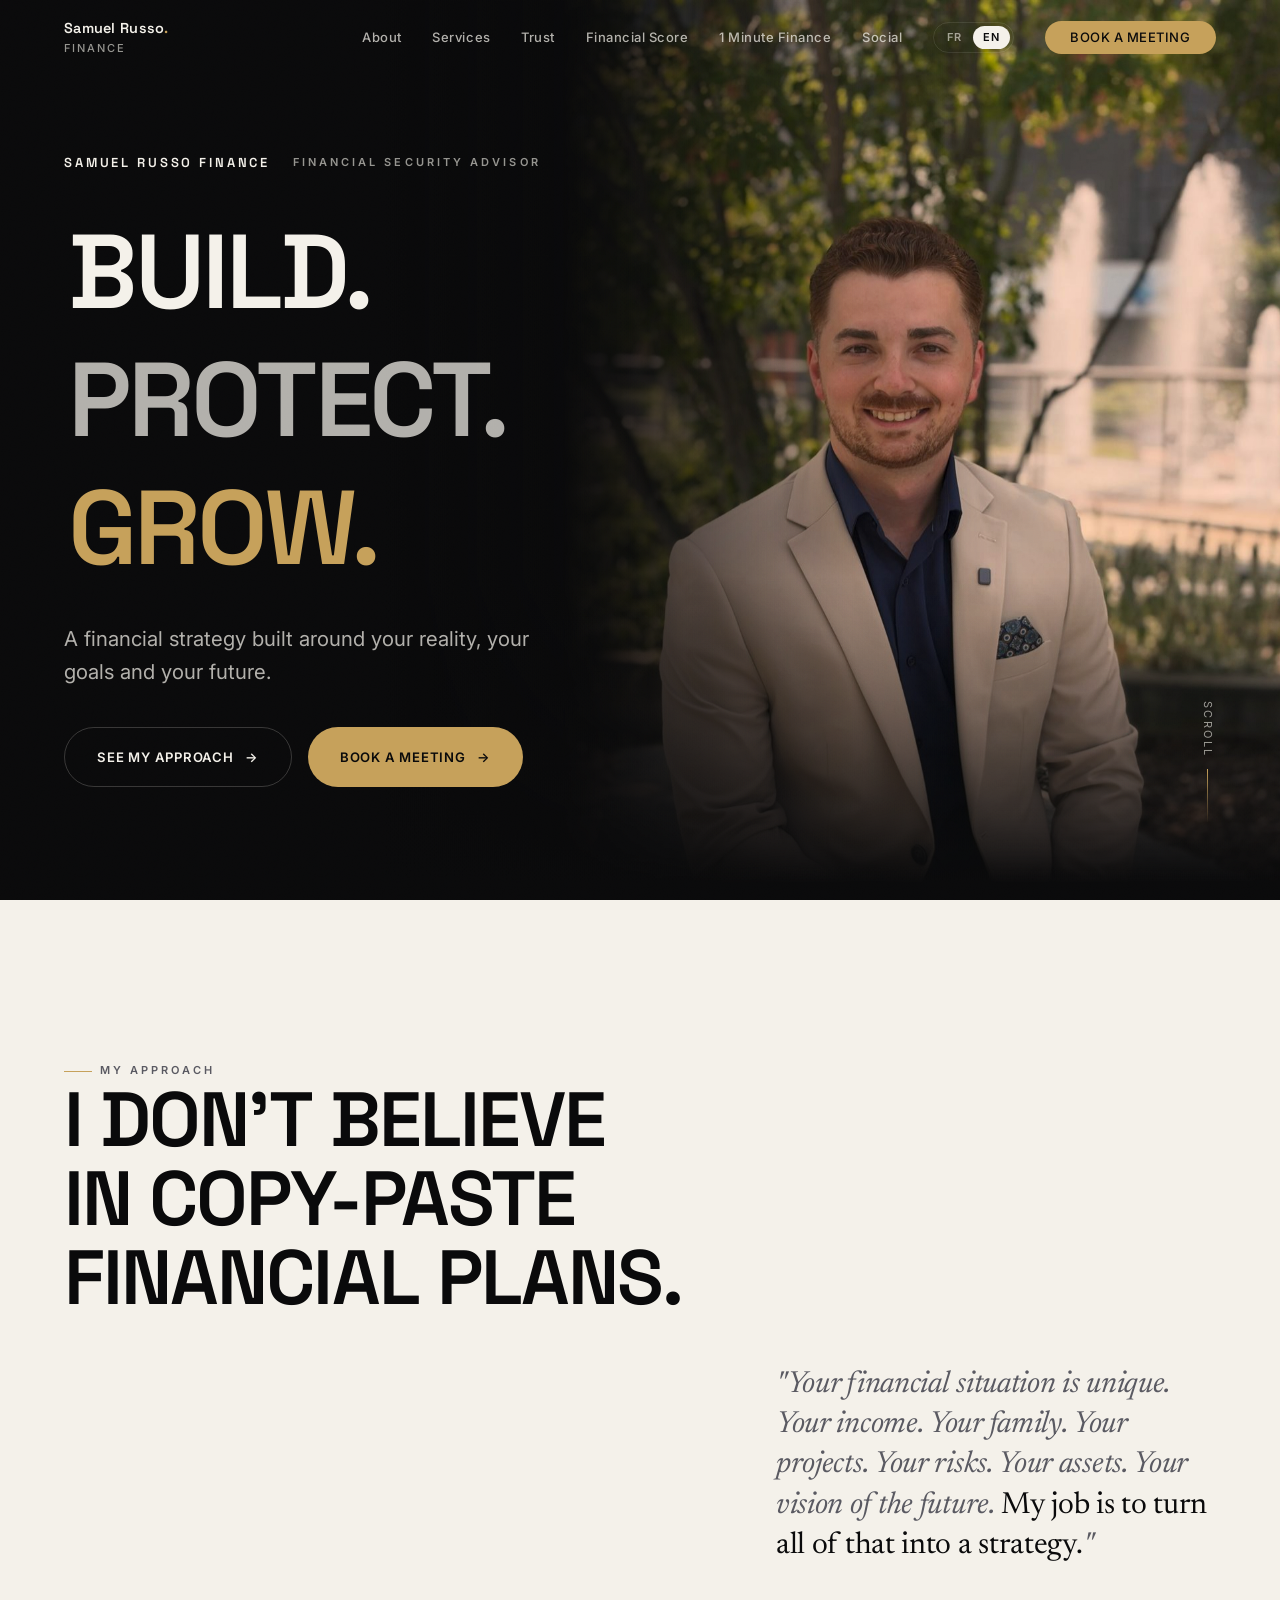
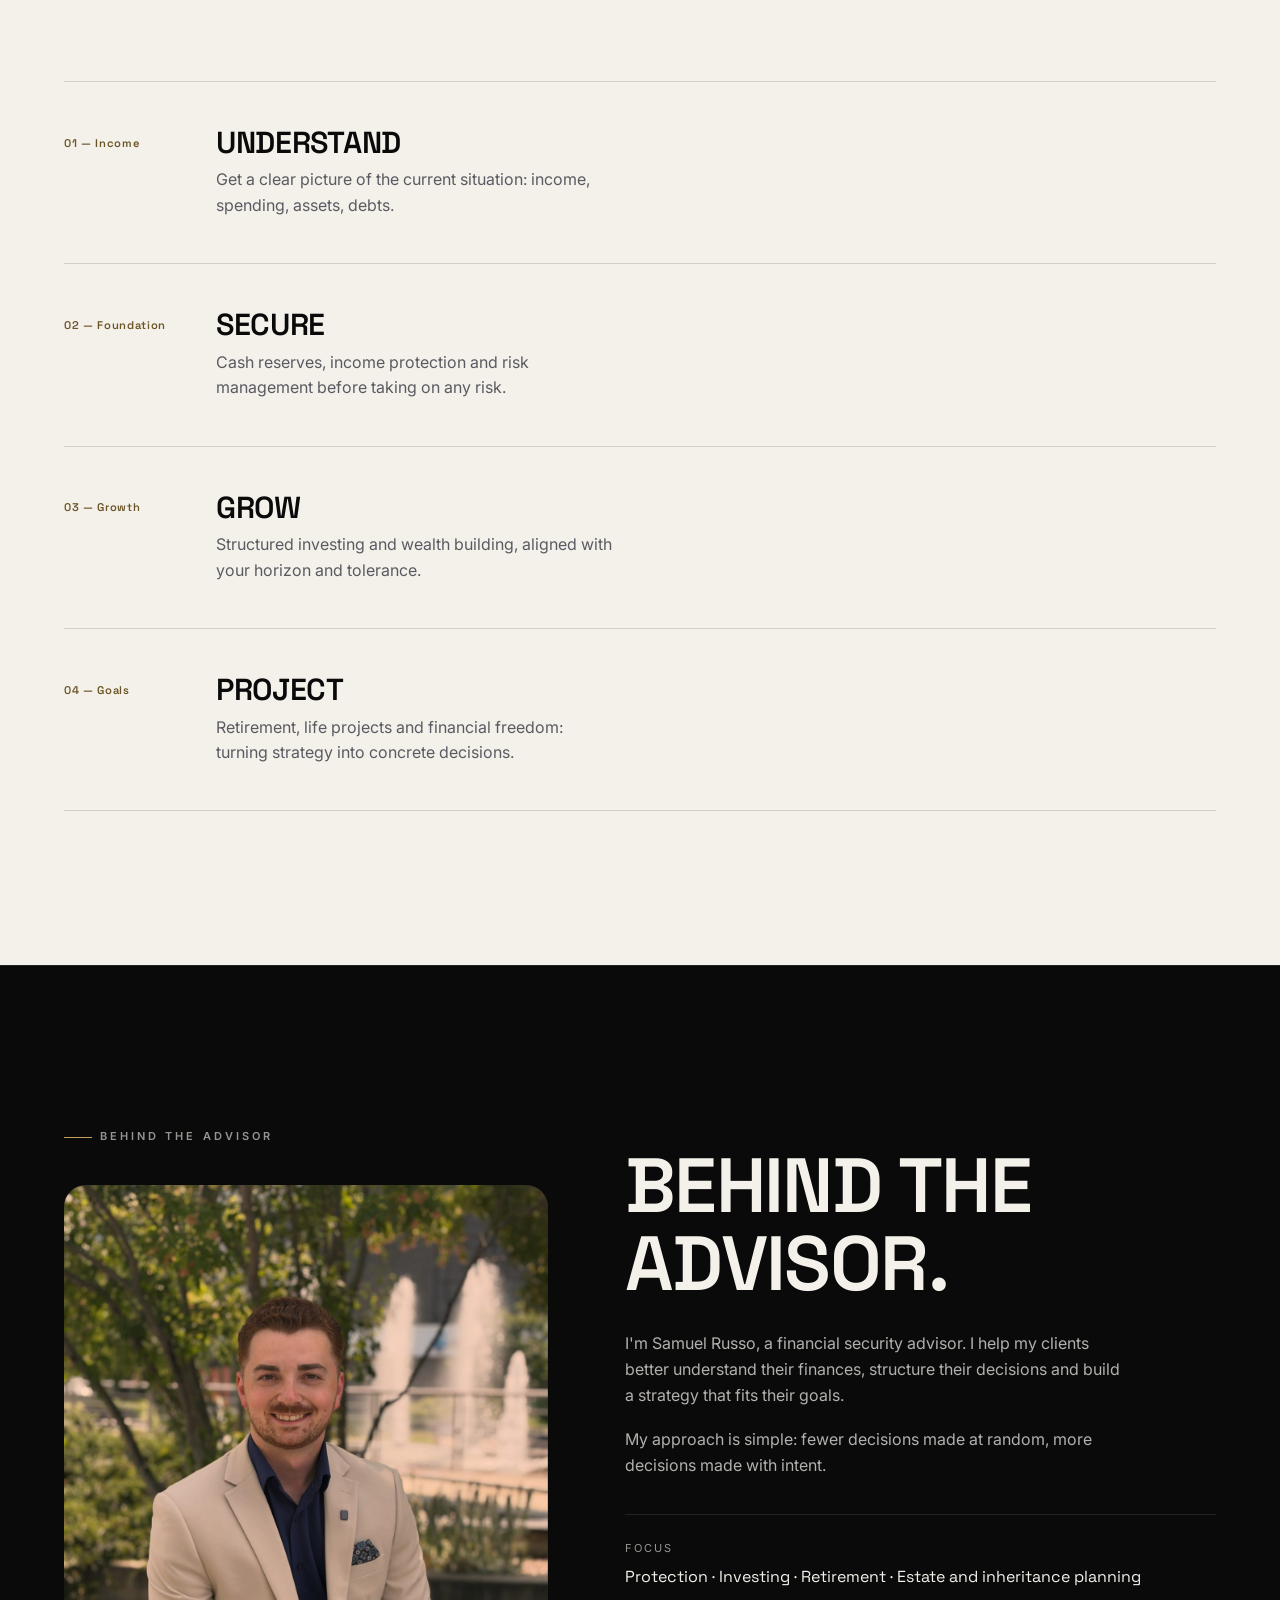
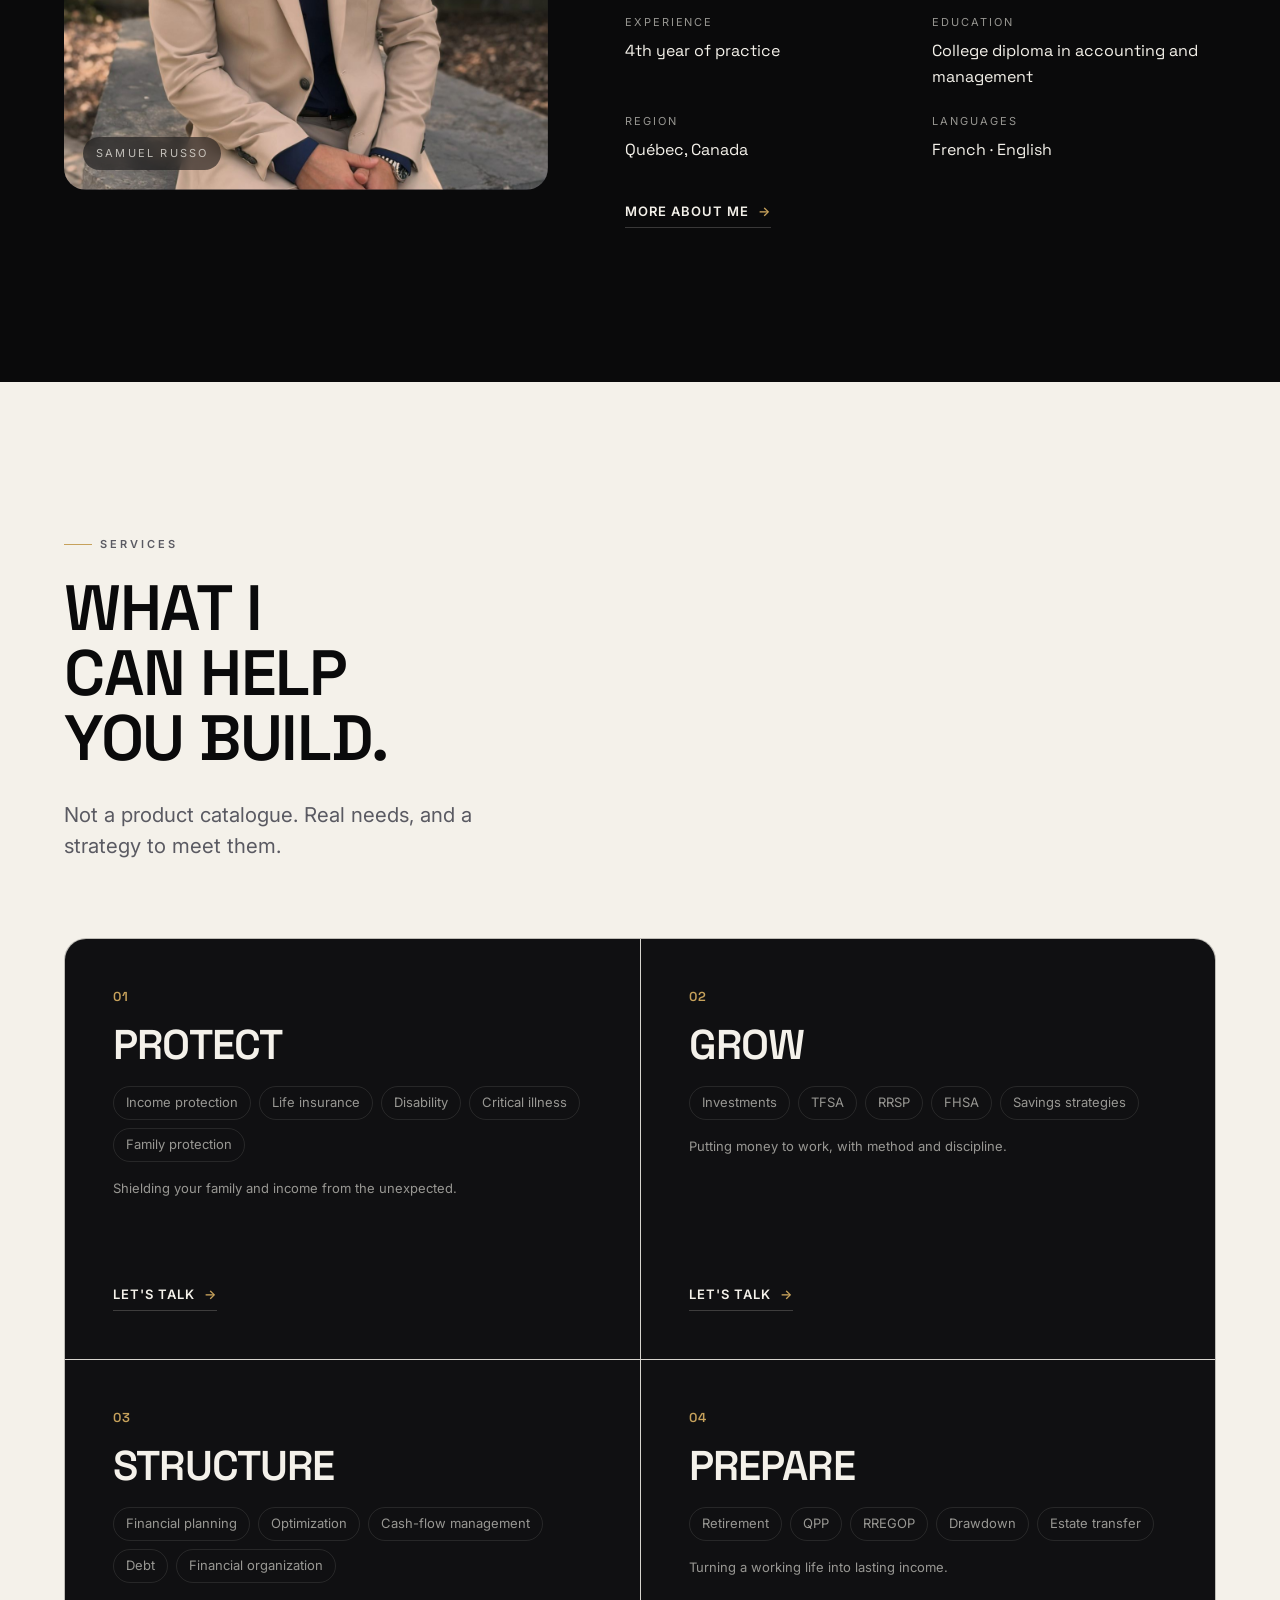
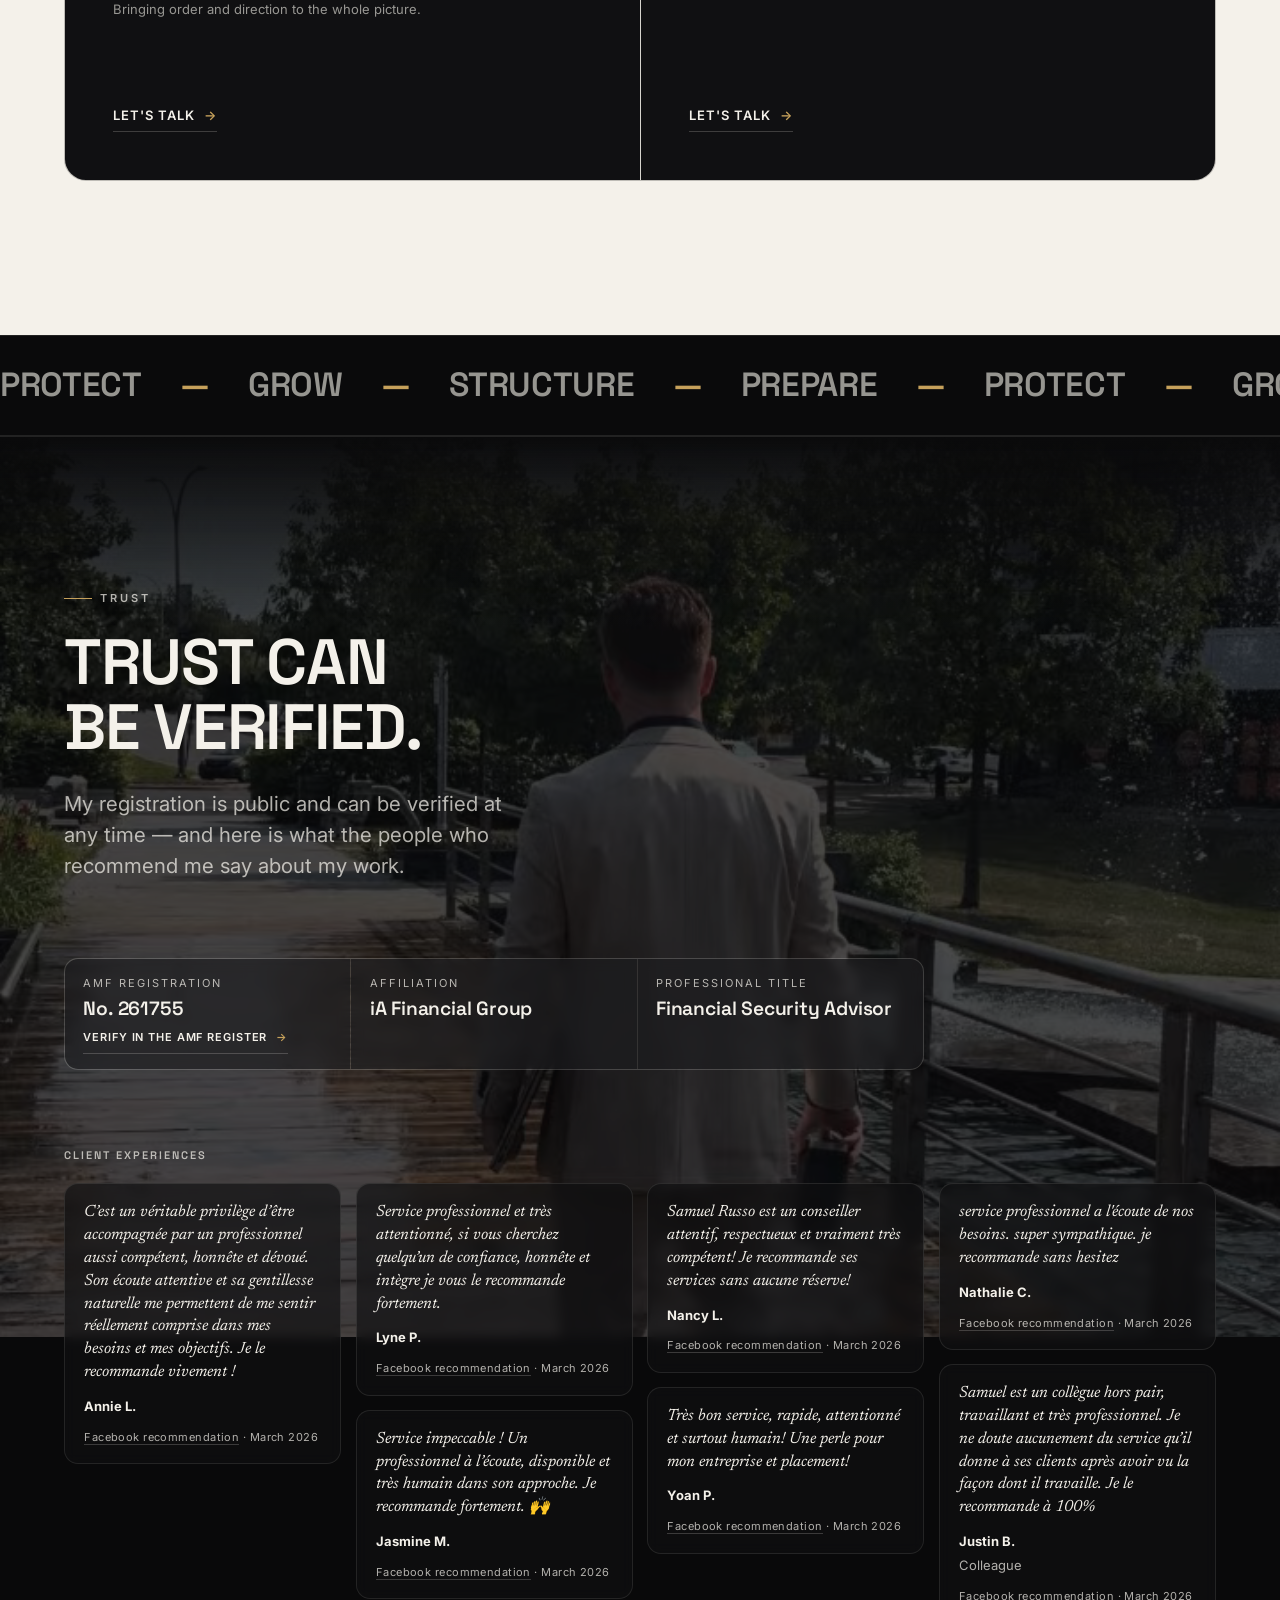
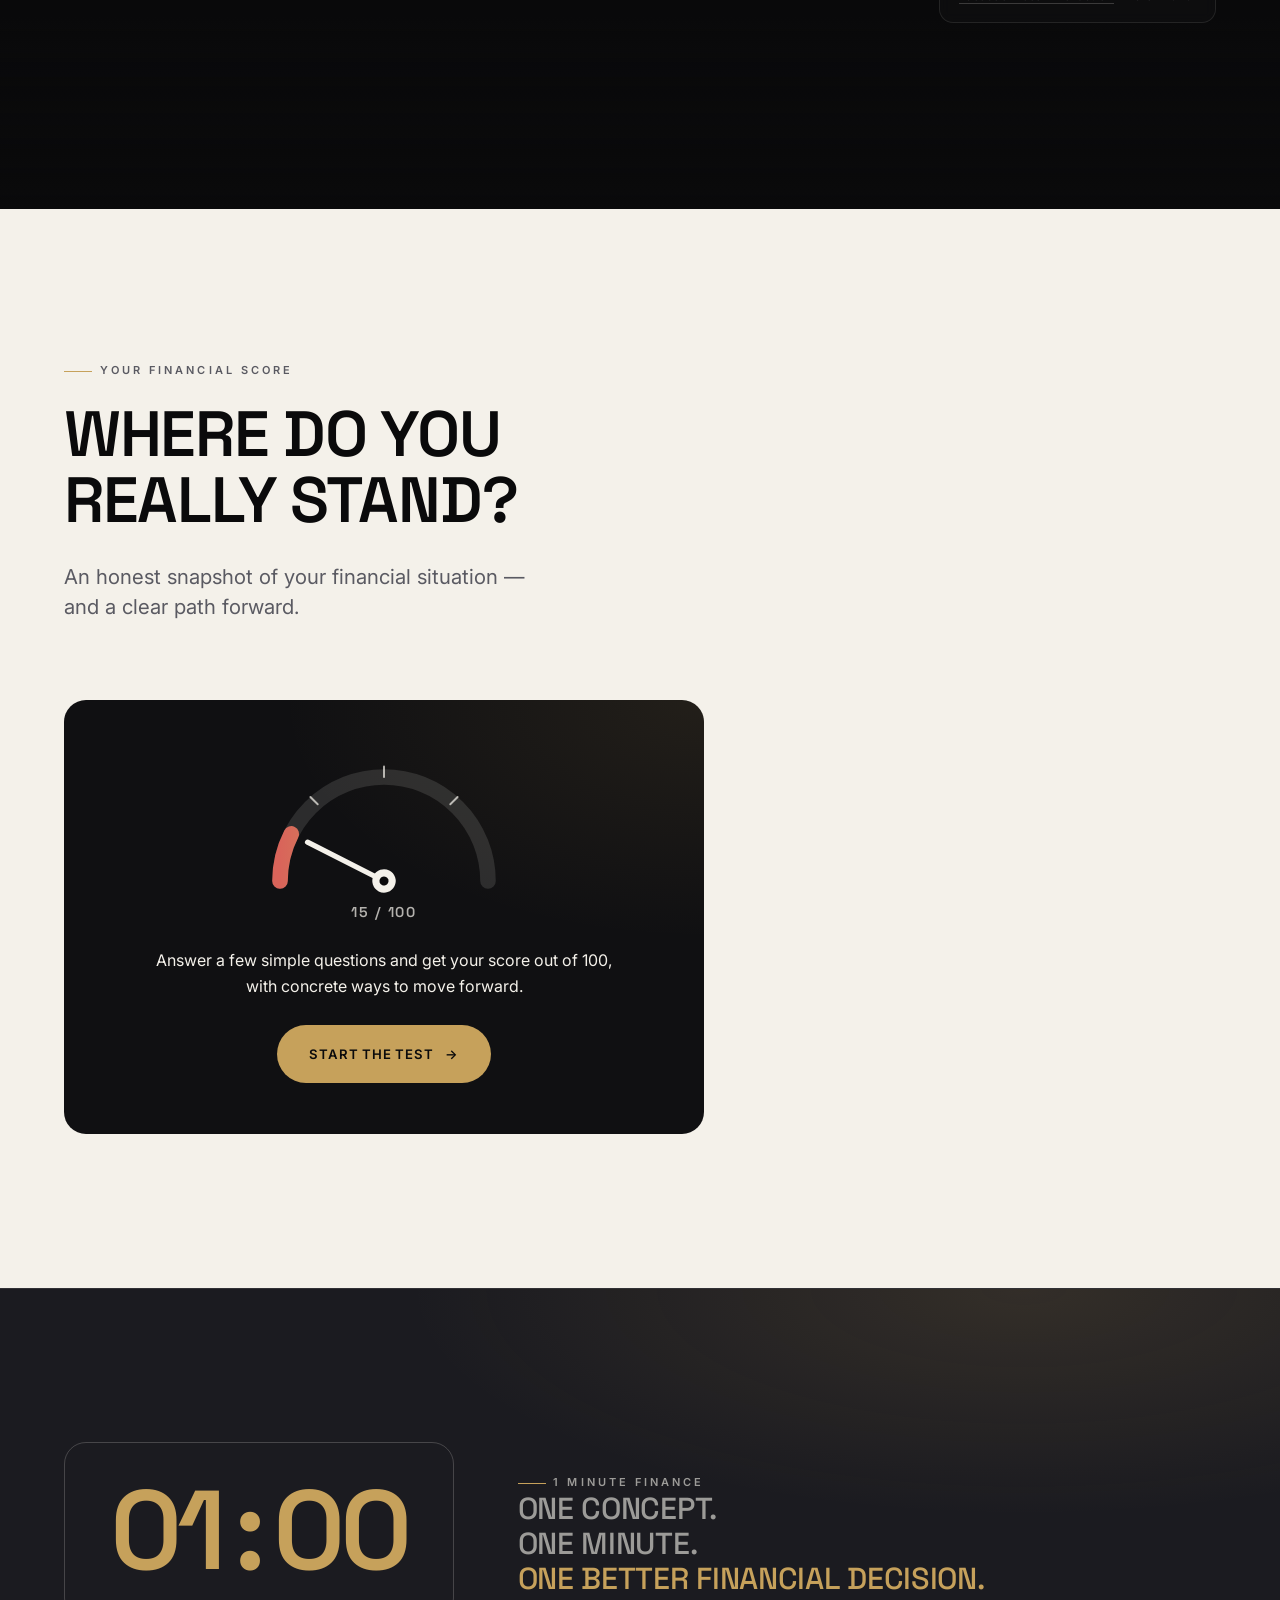
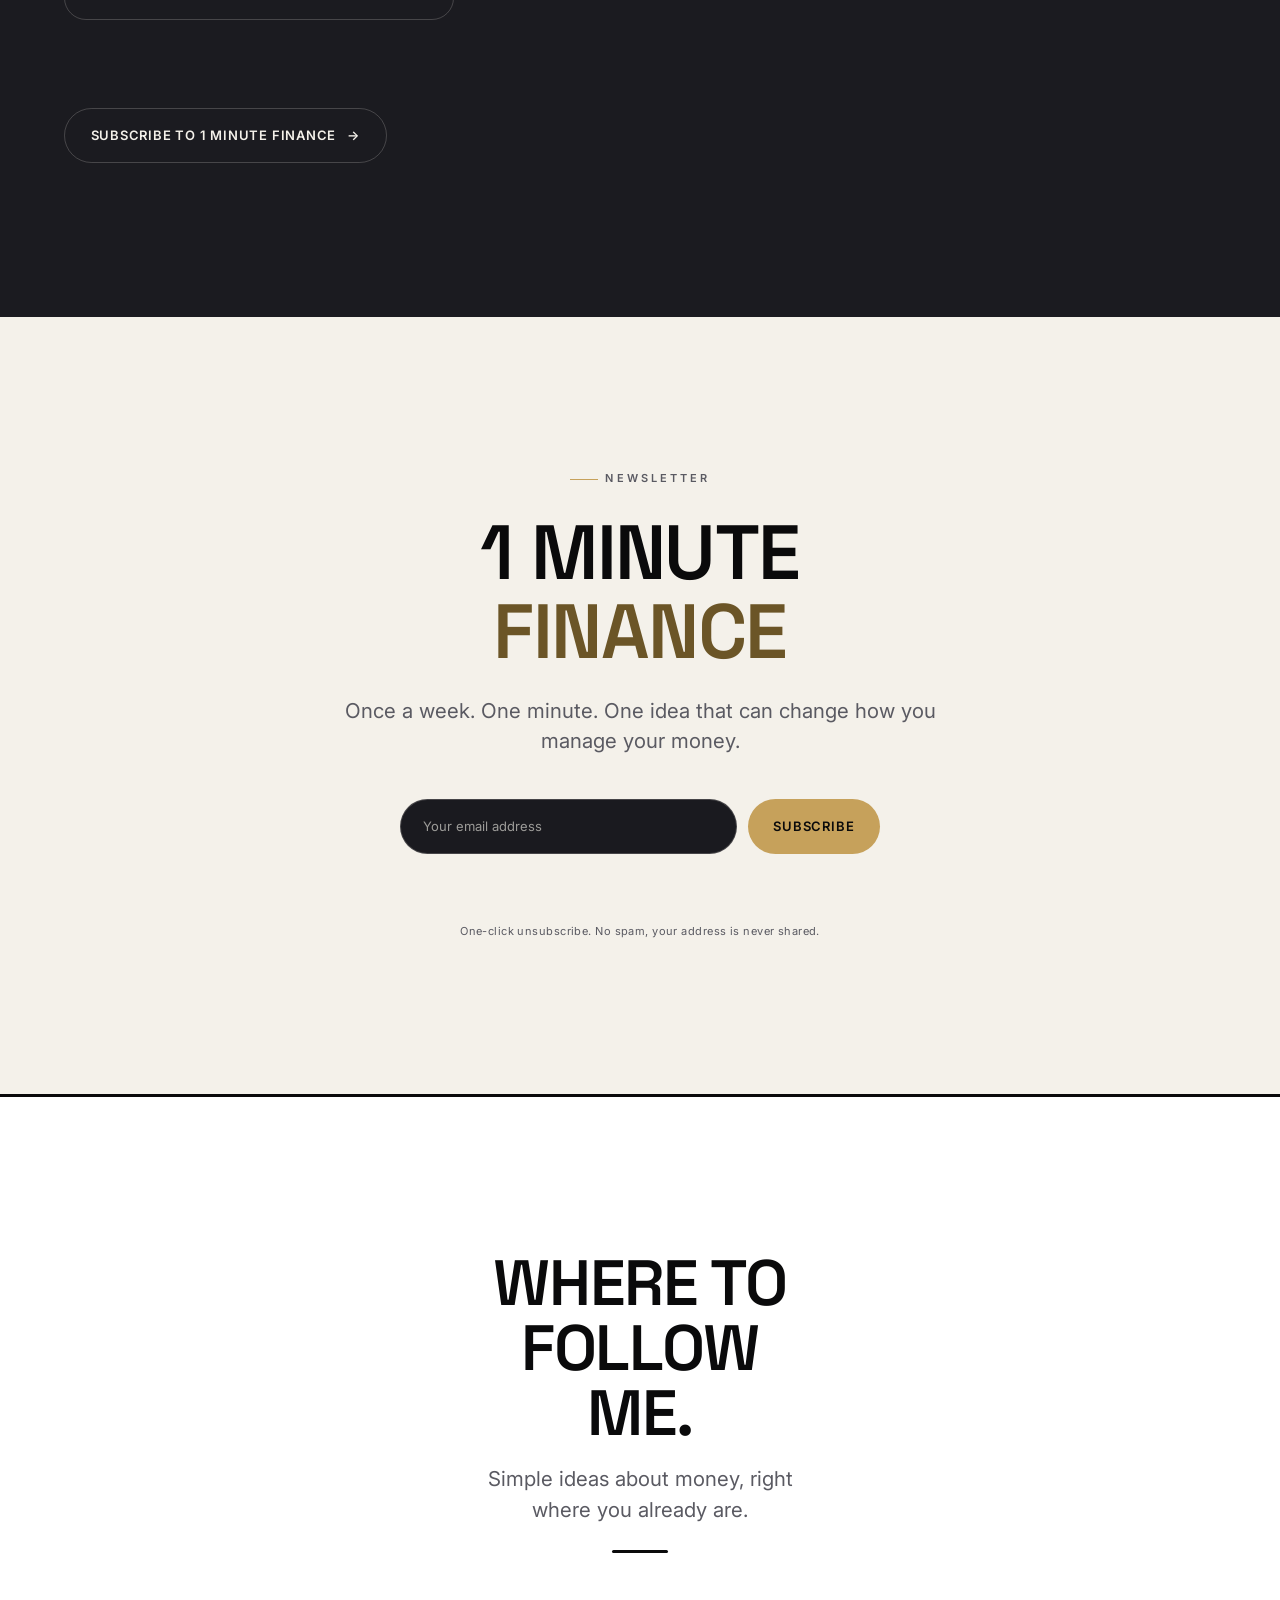
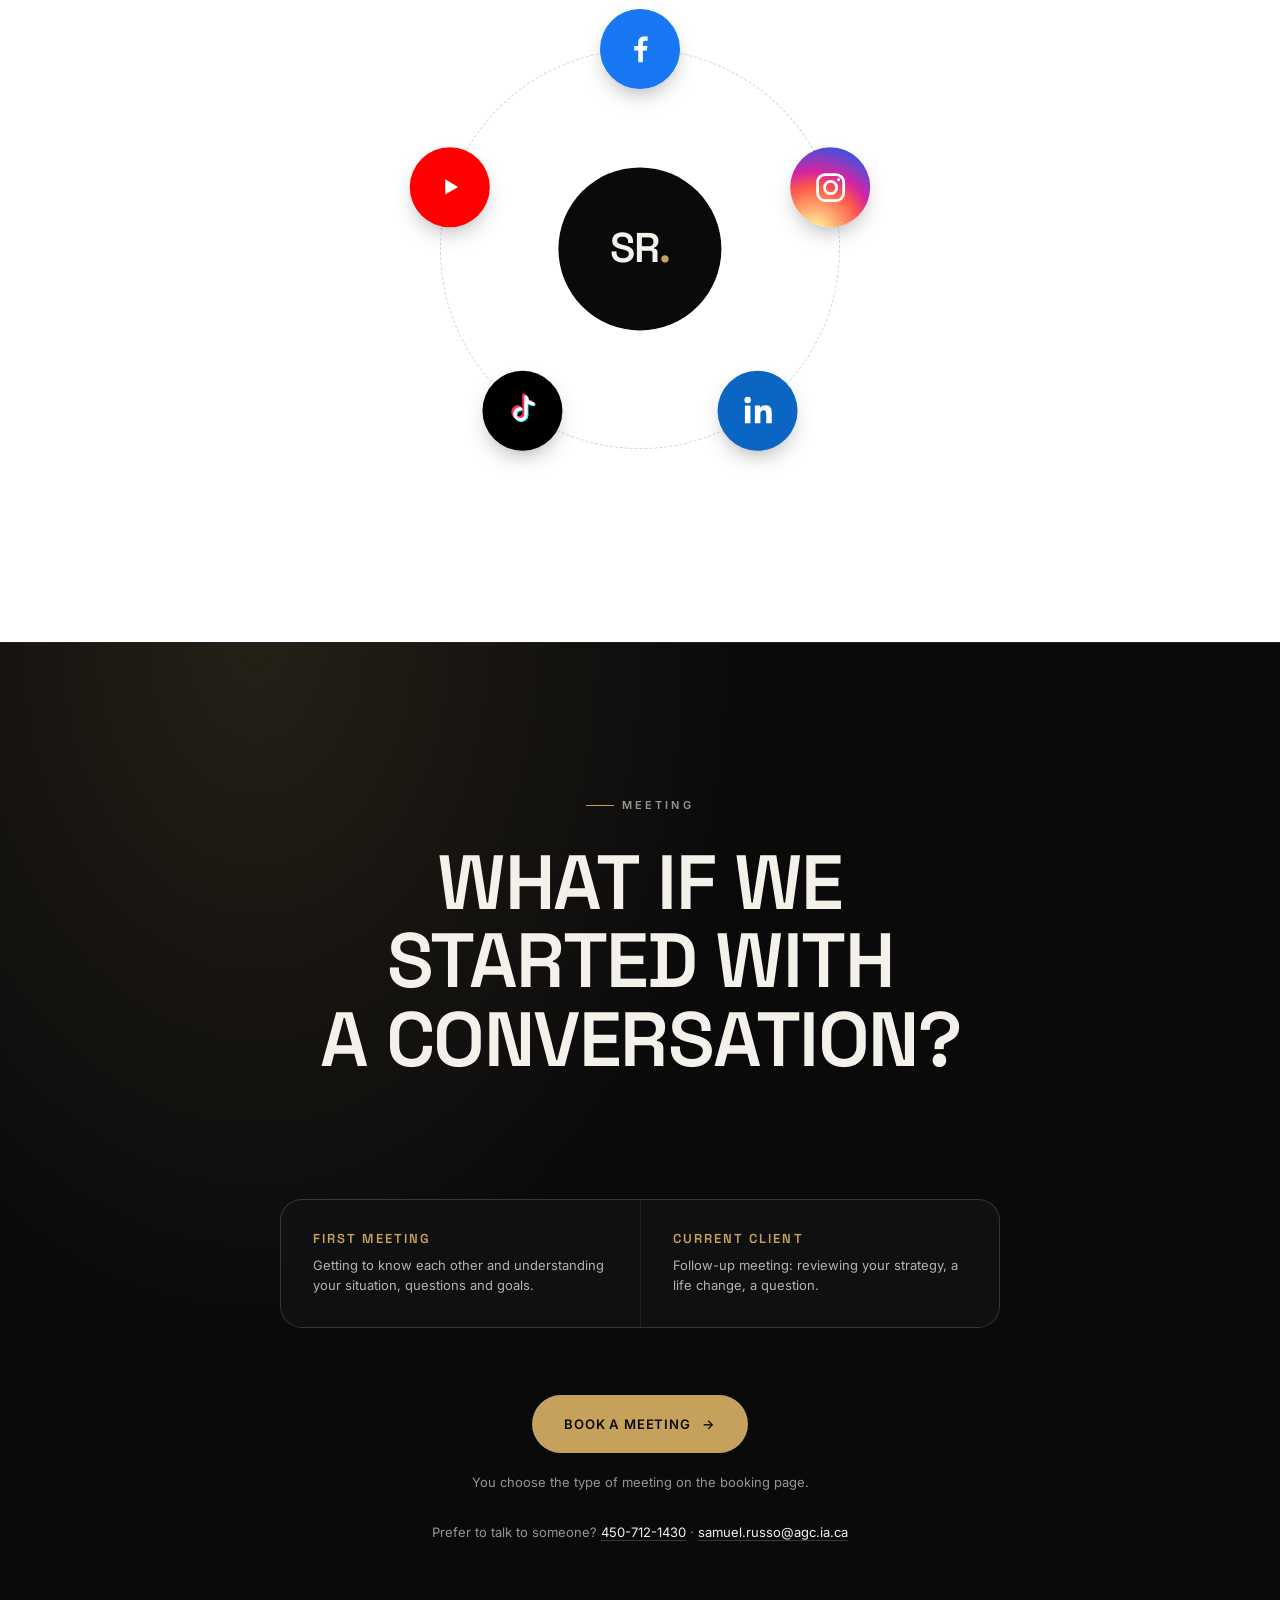
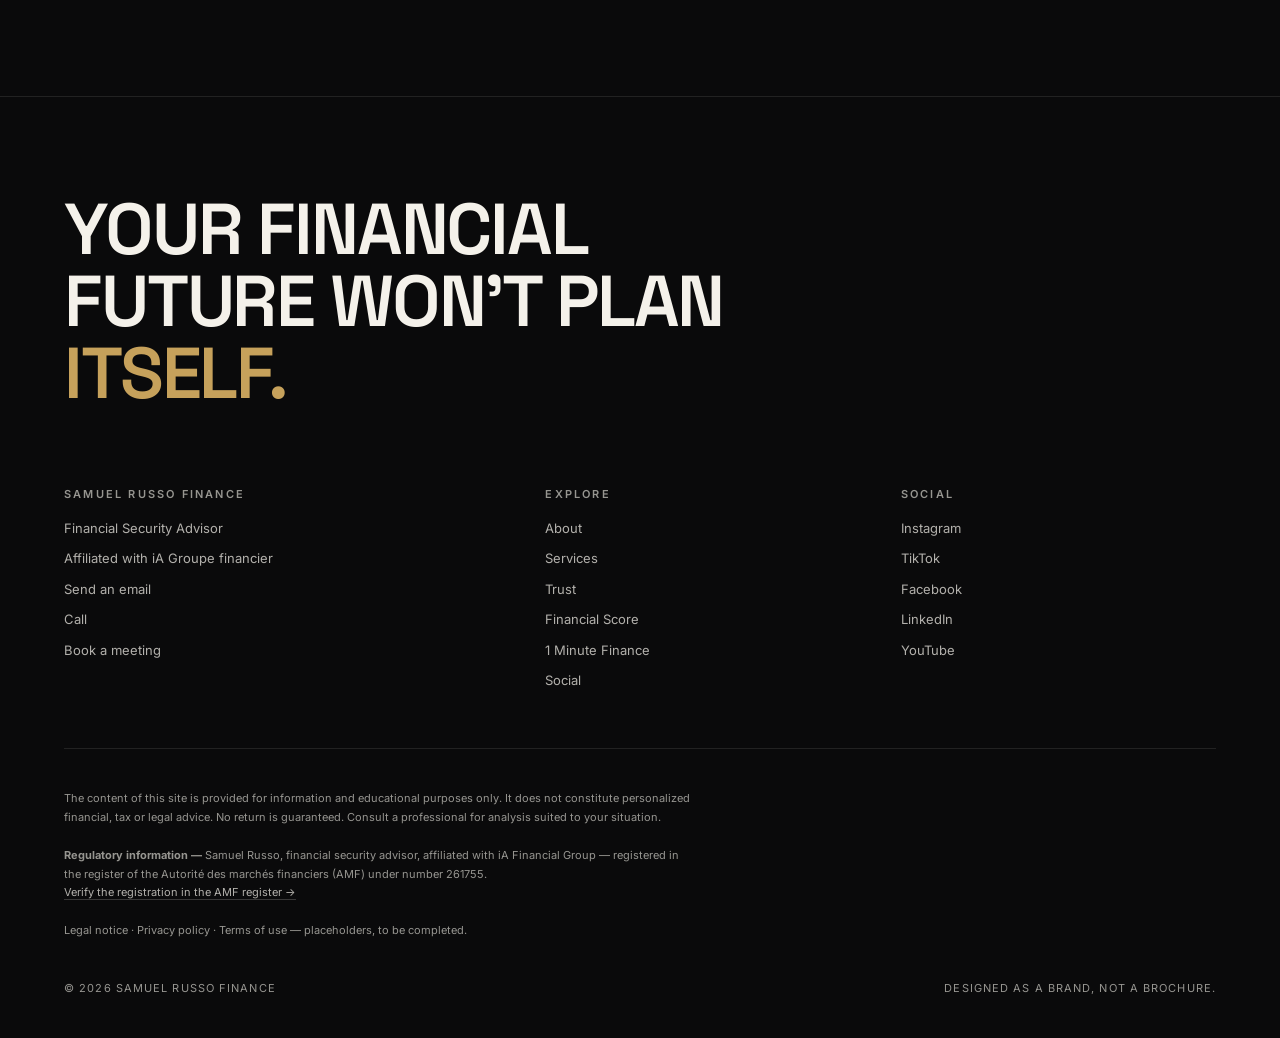
==== commit 89292d95: "Refonte Confiance, retrait Concepts, cadran interactif, section À propos - Confiance: cartes compact" ====
--- a/index.html
+++ b/index.html
@@ -84,7 +84,6 @@
         <a href="#a-propos" data-nav-link data-i18n="nav.about">À propos</a>
         <a href="#services" data-nav-link data-i18n="nav.services">Services</a>
         <a href="#confiance" data-nav-link data-i18n="nav.trust">Confiance</a>
-        <a href="#concepts" data-nav-link data-i18n="nav.concepts">Concepts</a>
         <a href="#" data-score data-i18n="nav.score">Score financier</a>
         <a href="#minute-finance" data-nav-link data-i18n="nav.minute">1 Minute Finance</a>
         <a href="#reseaux" data-nav-link data-i18n="nav.socials">Réseaux</a>
@@ -107,7 +106,6 @@
       <a href="#a-propos" data-i18n="nav.about">À propos</a>
       <a href="#services" data-i18n="nav.services">Services</a>
       <a href="#confiance" data-i18n="nav.trust">Confiance</a>
-      <a href="#concepts" data-i18n="nav.concepts">Concepts</a>
       <a href="#" data-score data-i18n="nav.score">Score financier</a>
       <a href="#minute-finance" data-i18n="nav.minute">1 Minute Finance</a>
       <a href="#reseaux" data-i18n="nav.socials">Réseaux</a>
@@ -232,9 +230,17 @@
             </div>
 
             <dl class="about__meta" data-stagger>
+              <div data-reveal class="about__meta-wide">
+                <dt data-i18n="about.meta1dt">Champ d'action</dt>
+                <dd data-i18n="about.meta1dd">Protection · Investissement · Retraite · Succession et héritage</dd>
+              </div>
               <div data-reveal>
-                <dt data-i18n="about.meta1dt">Champ d'action</dt>
-                <dd data-i18n="about.meta1dd">Protection · Investissement · Retraite</dd>
+                <dt data-i18n="about.metaYrsDt">Pratique</dt>
+                <dd data-i18n="about.metaYrsDd">4e année de pratique</dd>
+              </div>
+              <div data-reveal>
+                <dt data-i18n="about.metaEduDt">Formation</dt>
+                <dd data-i18n="about.metaEduDd">Diplôme collégial en comptabilité et gestion</dd>
               </div>
               <div data-reveal>
                 <dt data-i18n="about.meta2dt">Région</dt>
@@ -297,10 +303,6 @@
             <p style="color:var(--blanc-faible);font-size:var(--fs-small)" data-i18n="services.s4desc">Transformer une vie de travail en revenu durable.</p>
             <div class="service__foot"><a class="link-arrow" href="#rendez-vous" data-booking><span data-i18n="services.talk">Parlons-en</span> <span class="accent" aria-hidden="true">→</span></a></div>
           </article>
-        </div>
-
-        <div class="cta-row" data-reveal>
-          <a class="btn btn--ghost" href="#concepts"><span data-i18n="services.ctaConcepts">Explorer les concepts</span> <span class="btn__arrow" aria-hidden="true">→</span></a>
         </div>
       </div>
     </section>
@@ -373,32 +375,39 @@
       </div>
     </section>
 
-    <!-- ================= CONCEPTS ================= -->
-    <section class="section section--concepts" id="concepts">
-      <div class="wrap">
-        <div class="section-head section-head--wide">
-          <p class="overline" data-reveal data-i18n="concepts.overline">Concepts financiers</p>
-          <h2 class="split-words" data-reveal data-split-words style="font-size:var(--fs-h2);text-transform:uppercase" data-i18n="concepts.title">Comprendre son argent.</h2>
-          <p class="lead" data-reveal data-i18n="concepts.lead">Les concepts financiers expliqués simplement.</p>
-        </div>
-
-        <div class="concepts__filters" data-concepts-filters aria-label="Filtres"></div>
-        <div class="concepts__grid" data-concepts-grid data-stagger></div>
-
-        <noscript><p class="lead" style="margin-top:2rem" data-i18n="concepts.noscript">Activez JavaScript pour parcourir la bibliothèque de concepts.</p></noscript>
-      </div>
-    </section>
-
     <!-- ================= SCORE FINANCIER (QUIZ) ================= -->
     <section class="section section--light" id="score">
       <div class="wrap">
         <div class="section-head section-head--wide">
           <p class="overline" data-reveal data-i18n="quiz.overline">Ton score financier</p>
           <h2 data-reveal style="font-size:var(--fs-h2);text-transform:uppercase" data-i18n="quiz.title">Où en êtes-vous, vraiment?</h2>
-          <p class="lead" data-reveal data-i18n="quiz.lead">Six questions. Deux minutes. Un aperçu honnête de votre situation financière.</p>
+          <p class="lead" data-reveal data-i18n="quiz.lead">Un aperçu honnête de votre situation financière.</p>
         </div>
 
         <div class="quiz quiz--teaser" data-reveal="scale">
+          <!-- Cadran décoratif : l'aiguille balaie le cadran à l'apparition de la carte -->
+          <svg class="gauge" viewBox="0 0 200 132" aria-hidden="true" focusable="false">
+            <defs>
+              <linearGradient id="gaugeGrad" x1="0" y1="0" x2="1" y2="0">
+                <stop offset="0" stop-color="#D9645A"/>
+                <stop offset="0.5" stop-color="#C6A15B"/>
+                <stop offset="1" stop-color="#5FBF8A"/>
+              </linearGradient>
+            </defs>
+            <path class="gauge__track" d="M20 100 A80 80 0 0 1 180 100" fill="none" stroke-width="12" stroke-linecap="round"/>
+            <path class="gauge__arc" d="M20 100 A80 80 0 0 1 180 100" fill="none" stroke="url(#gaugeGrad)" stroke-width="12" stroke-linecap="round" pathLength="100"/>
+            <g class="gauge__ticks" stroke="currentColor" stroke-width="1.5" stroke-linecap="round">
+              <line x1="100" y1="12" x2="100" y2="20"/>
+              <line x1="43.4" y1="35.4" x2="49" y2="41"/>
+              <line x1="156.6" y1="35.4" x2="151" y2="41"/>
+            </g>
+            <g class="gauge__needle">
+              <line x1="100" y1="100" x2="100" y2="34" stroke="#F4F1EA" stroke-width="4" stroke-linecap="round"/>
+              <circle cx="100" cy="100" r="9" fill="#F4F1EA"/>
+              <circle cx="100" cy="100" r="3.5" fill="#0A0A0B"/>
+            </g>
+            <text class="gauge__label" x="100" y="128" text-anchor="middle">/ 100</text>
+          </svg>
           <p data-i18n="quiz.teaserText">Répondez à quelques questions simples et obtenez votre score sur 100, avec des pistes concrètes pour avancer.</p>
           <div class="cta-row">
             <a class="btn btn--accent btn--lg" data-score href="#" target="_blank" rel="noopener">
@@ -457,7 +466,6 @@
     <section class="section section--light section--white section--reseaux" id="reseaux">
       <div class="wrap reseaux__grid">
         <div class="reseaux__text">
-          <p class="overline" data-reveal data-i18n="soc.overline">Réseaux</p>
           <h2 data-reveal style="font-size:var(--fs-h2);text-transform:uppercase" data-i18n="soc.title">Où me suivre.</h2>
           <p class="lead" data-reveal data-i18n="soc.lead">Des idées simples sur l'argent, là où vous êtes déjà.</p>
         </div>
@@ -579,7 +587,6 @@
           <a href="#a-propos" data-i18n="nav.about">À propos</a>
           <a href="#services" data-i18n="nav.services">Services</a>
           <a href="#confiance" data-i18n="nav.trust">Confiance</a>
-          <a href="#concepts" data-i18n="nav.concepts">Concepts</a>
           <a href="#" data-score data-i18n="nav.score">Score financier</a>
           <a href="#minute-finance" data-i18n="nav.minute">1 Minute Finance</a>
           <a href="#reseaux" data-i18n="nav.socials">Réseaux</a>
@@ -622,7 +629,6 @@
   <!-- ================= SCRIPTS ================= -->
   <script src="assets/js/config.js"></script>
   <script src="assets/js/i18n.js"></script>
-  <script src="assets/js/data/concepts.js"></script>
   <script src="assets/js/data/capsules.js"></script>
   <script src="assets/js/data/socials.js"></script>
   <script src="assets/js/data/testimonials.js"></script>
--- a/assets/css/main.css
+++ b/assets/css/main.css
@@ -27,7 +27,7 @@
   --ligne-forte: rgba(244, 241, 234, 0.20);
   --blanc:       #F4F1EA;
   --blanc-doux:  rgba(244, 241, 234, 0.72);
-  --blanc-faible:rgba(244, 241, 234, 0.46);
+  --blanc-faible:rgba(244, 241, 234, 0.60);
 
   /* Accent — brass / or, utilisé avec parcimonie */
   --accent:      #C6A15B;
@@ -679,7 +679,7 @@
 }
 .step {
   display: grid;
-  grid-template-columns: 5rem 1fr;
+  grid-template-columns: 6.5rem 1fr;
   gap: clamp(1rem, 4vw, 3rem);
   align-items: start;
   padding-block: clamp(1.8rem, 4vw, 2.8rem);
@@ -689,11 +689,13 @@
 .step:hover { background: rgba(244,241,234,0.02); }
 .step__num {
   font-family: var(--font-display);
-  font-size: var(--fs-small);
-  font-weight: 600;
-  letter-spacing: 0.1em;
+  font-size: 0.7rem;
+  font-weight: 600;
+  letter-spacing: 0.06em;
+  line-height: 1.35;
   color: var(--accent);
-  padding-top: 0.5rem;
+  padding-top: 0.55rem;
+  min-width: 0;
 }
 .step__title {
   font-size: var(--fs-h3);
@@ -742,11 +744,12 @@
 .about__meta {
   margin-top: 2.2rem;
   display: grid;
-  grid-template-columns: repeat(3, 1fr);
+  grid-template-columns: repeat(2, 1fr);
   gap: 1.5rem;
   border-top: 1px solid var(--ligne);
   padding-top: 1.6rem;
 }
+.about__meta-wide { grid-column: 1 / -1; }
 .about__meta dt { font-size: var(--fs-micro); letter-spacing: 0.18em; text-transform: uppercase; color: var(--blanc-faible); }
 .about__meta dd { margin-top: 0.4rem; font-family: var(--font-display); font-size: 1rem; }
 
@@ -1093,13 +1096,29 @@
 /* Ligne foncée en tête de section : sépare nettement ce fond blanc de la section
    Infolettre (blanc cassé) qui précède. */
 .section--white { background: #FFFFFF; border-top: 3px solid var(--noir); }
+/* En-tête centré au-dessus de l'orbite : la section se lit comme un bloc à part entière. */
 .reseaux__grid {
   display: grid;
-  grid-template-columns: minmax(0, 1fr) minmax(0, 1fr);
-  gap: clamp(2rem, 6vw, 5rem);
+  grid-template-columns: minmax(0, 1fr);
+  gap: clamp(2rem, 5vw, 3.5rem);
+  justify-items: center;
+}
+.reseaux__text {
+  display: flex;
+  flex-direction: column;
   align-items: center;
-}
-.reseaux__text { display: flex; flex-direction: column; gap: 1.4rem; max-width: 30ch; }
+  text-align: center;
+  gap: 1.1rem;
+  max-width: 34ch;
+}
+.reseaux__text::after {
+  content: '';
+  width: 56px;
+  height: 3px;
+  border-radius: 3px;
+  background: var(--noir);
+  margin-top: 0.4rem;
+}
 
 .orbit {
   --size: min(86vw, 480px);
@@ -1209,8 +1228,7 @@
 @keyframes orbit-spin { to { transform: rotate(360deg); } }
 
 @media (max-width: 860px) {
-  .reseaux__grid { grid-template-columns: 1fr; }
-  .reseaux__text { max-width: none; }
+  .reseaux__text { max-width: 30ch; }
 }
 
 .socials__foot {
@@ -1277,22 +1295,26 @@
 .booking__contact a:hover { color: var(--accent); border-color: var(--accent); }
 
 /* CONFIANCE — crédibilité vérifiable + expériences clients ---------------- */
+/* Cartes volontairement compactes et translucides : la vidéo de fond reste bien visible. */
 .creds {
   display: grid;
   grid-template-columns: repeat(3, minmax(0, 1fr));
   gap: 1px;
+  max-width: 860px;
   background: var(--ligne);
   border: 1px solid var(--ligne);
-  border-radius: var(--radius-lg);
+  border-radius: var(--radius);
   overflow: hidden;
 }
 .cred {
-  background: var(--noir-800);
-  padding: clamp(1.4rem, 3vw, 2.2rem);
+  background: rgba(16, 16, 18, 0.62);
+  -webkit-backdrop-filter: blur(6px);
+  backdrop-filter: blur(6px);
+  padding: 0.95rem 1.15rem;
   display: flex;
   flex-direction: column;
-  gap: 0.7rem;
-  min-height: 170px;
+  gap: 0.35rem;
+  min-height: 0;
 }
 .cred__label {
   font-size: var(--fs-micro);
@@ -1302,12 +1324,12 @@
 }
 .cred__value {
   font-family: var(--font-display);
-  font-size: clamp(1.3rem, 2.4vw, 1.8rem);
+  font-size: clamp(1rem, 1.7vw, 1.2rem);
   font-weight: 600;
   letter-spacing: -0.01em;
   line-height: 1.15;
 }
-.cred .link-arrow { margin-top: auto; align-self: flex-start; }
+.cred .link-arrow { margin-top: 0.25rem; align-self: flex-start; font-size: var(--fs-micro); }
 
 .stories { margin-top: clamp(3rem, 7vw, 5rem); }
 .stories[hidden] { display: none; }
@@ -1321,29 +1343,31 @@
 /* Mosaïque en colonnes : des avis de longueurs très différentes s'emboîtent sans
    cartes étirées ni grands vides (une grille classique laissait des trous). */
 .stories__grid {
-  column-width: 290px;
-  column-gap: 1.2rem;
-}
-.stories__grid .story { break-inside: avoid; margin-bottom: 1.2rem; }
+  column-width: 250px;
+  column-gap: 0.9rem;
+}
+.stories__grid .story { break-inside: avoid; margin-bottom: 0.9rem; }
 .story {
-  background: var(--noir-800);
+  background: rgba(16, 16, 18, 0.66);
+  -webkit-backdrop-filter: blur(6px);
+  backdrop-filter: blur(6px);
   border: 1px solid var(--ligne);
-  border-radius: var(--radius-lg);
-  padding: clamp(1.5rem, 3vw, 2.2rem);
+  border-radius: var(--radius);
+  padding: 1.05rem 1.2rem;
   display: flex;
   flex-direction: column;
-  gap: 1.2rem;
+  gap: 0.75rem;
 }
 .story__quote {
   font-family: var(--font-serif);
   font-style: italic;
-  font-size: 1.2rem;
-  line-height: 1.45;
+  font-size: 1.02rem;
+  line-height: 1.4;
   color: var(--blanc);
 }
 .story__who { display: flex; flex-direction: column; gap: 0.2rem; font-size: var(--fs-small); }
-.story__who span { color: var(--blanc-faible); }
-.story__consent { margin-top: auto; font-size: var(--fs-micro); color: var(--blanc-faible); letter-spacing: 0.04em; }
+.story__who span { color: var(--blanc-doux); }
+.story__consent { margin-top: auto; font-size: var(--fs-micro); color: var(--blanc-doux); letter-spacing: 0.04em; }
 .story__consent a { border-bottom: 1px solid var(--ligne-forte); transition: color 0.3s var(--ease), border-color 0.3s var(--ease); }
 .story__consent a:hover { color: var(--accent); border-color: var(--accent); }
 .stories__links { margin-top: 2rem; display: flex; flex-wrap: wrap; gap: 1.2rem 2.2rem; }
@@ -1485,6 +1509,16 @@
   gap: 1.6rem;
 }
 .quiz--teaser p { color: var(--blanc-doux); max-width: 46ch; position: relative; z-index: 1; }
+
+/* Cadran décoratif (score) */
+.gauge { width: min(260px, 70%); height: auto; color: var(--blanc-doux); position: relative; z-index: 1; overflow: visible; }
+.gauge__track { stroke: rgba(244, 241, 234, 0.12); }
+/* L'aiguille et l'arc sont pilotés par animations.js (initGauge) ; valeurs ci-dessous = repli sans JS. */
+.gauge { cursor: grab; touch-action: pan-y; -webkit-user-select: none; user-select: none; }
+.gauge.is-grabbing { cursor: grabbing; }
+.gauge__arc { stroke-dasharray: 100; stroke-dashoffset: 28; }
+.gauge__needle { transform-box: view-box; transform-origin: 100px 100px; transform: rotate(40deg); }
+.gauge__label { font-family: var(--font-display); font-size: 11px; font-weight: 600; letter-spacing: 0.12em; fill: var(--blanc-doux); }
 .quiz--teaser .cta-row { margin-top: 0; position: relative; z-index: 1; }
 
 /* Progression */
@@ -1908,7 +1942,8 @@
   .newsletter__form { flex-direction: column; align-items: stretch; }
   .newsletter__form .btn { justify-content: center; }
   .hero__scroll { display: none; }
-  .step { grid-template-columns: 3.2rem 1fr; }
+  .step { grid-template-columns: 5.4rem 1fr; gap: 0.9rem; }
+  .step__num { font-size: 0.64rem; letter-spacing: 0.04em; }
 }
 
 @media (max-width: 520px) {
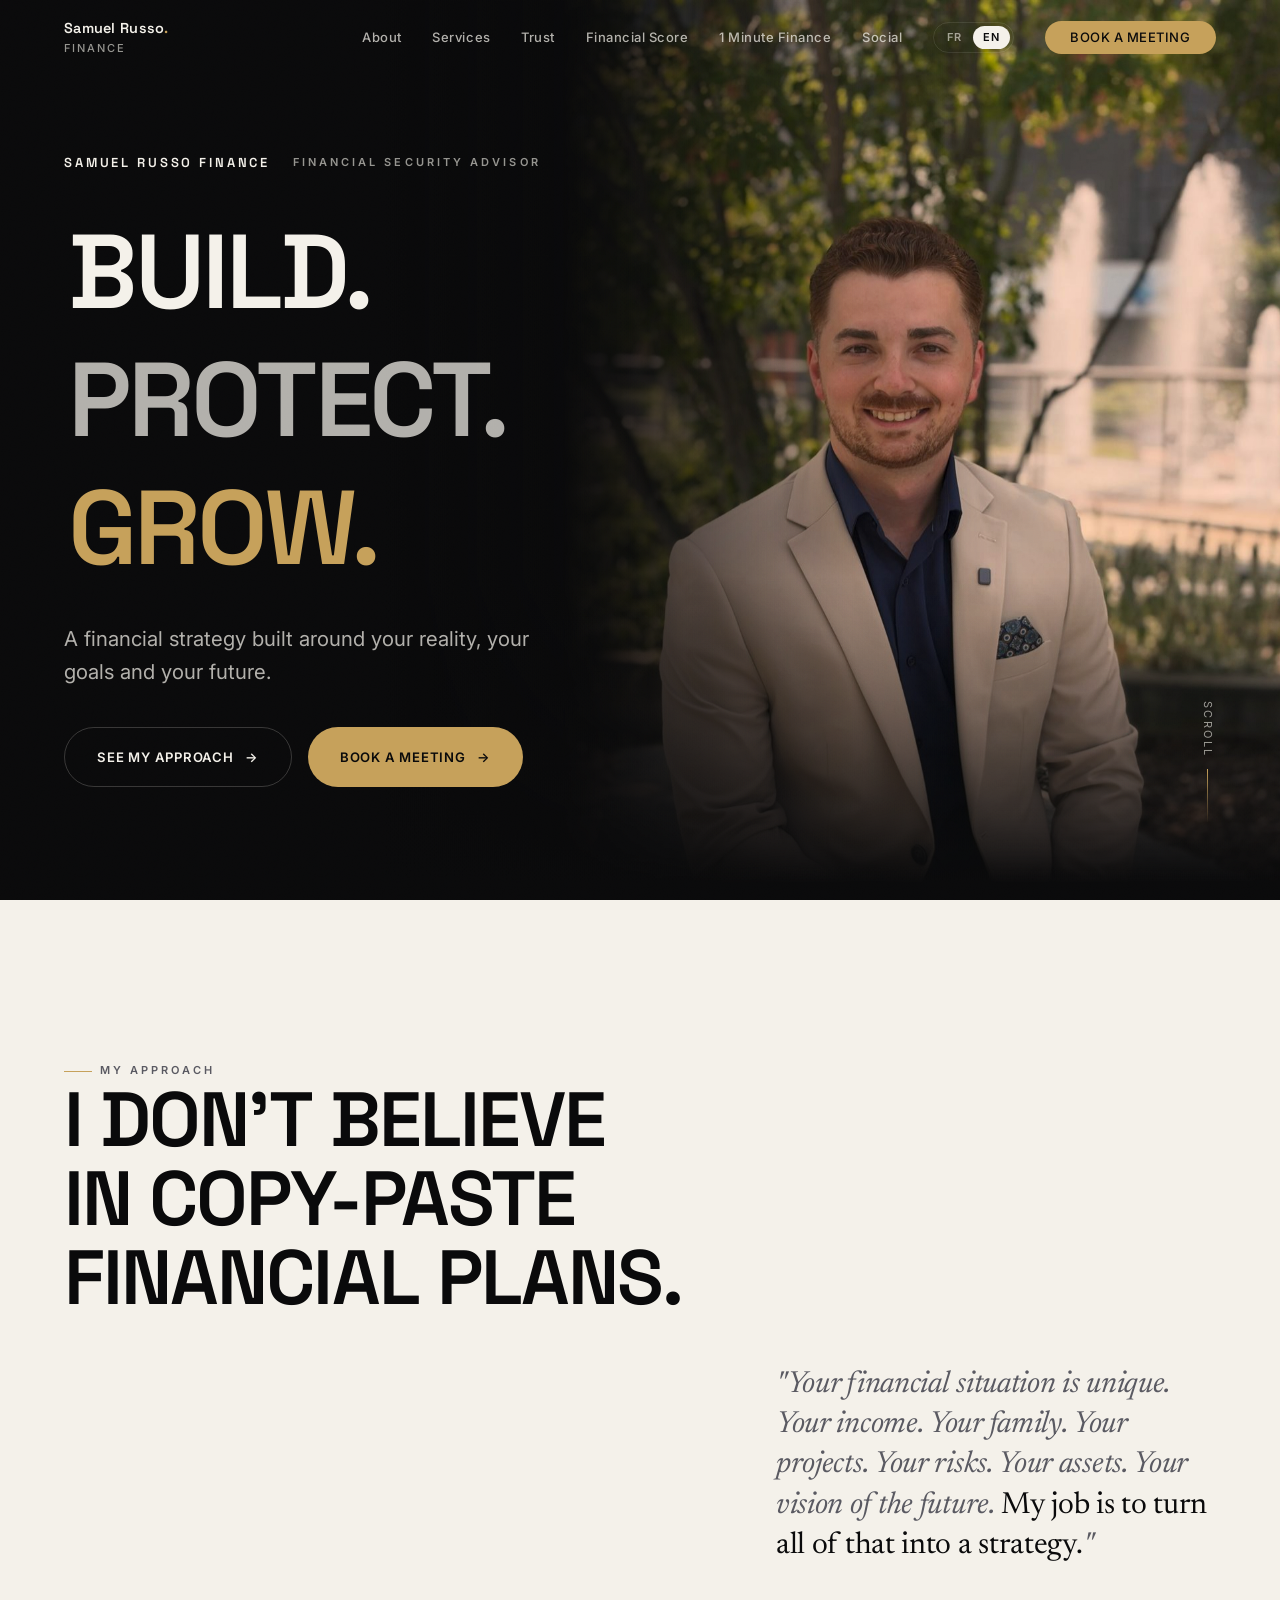
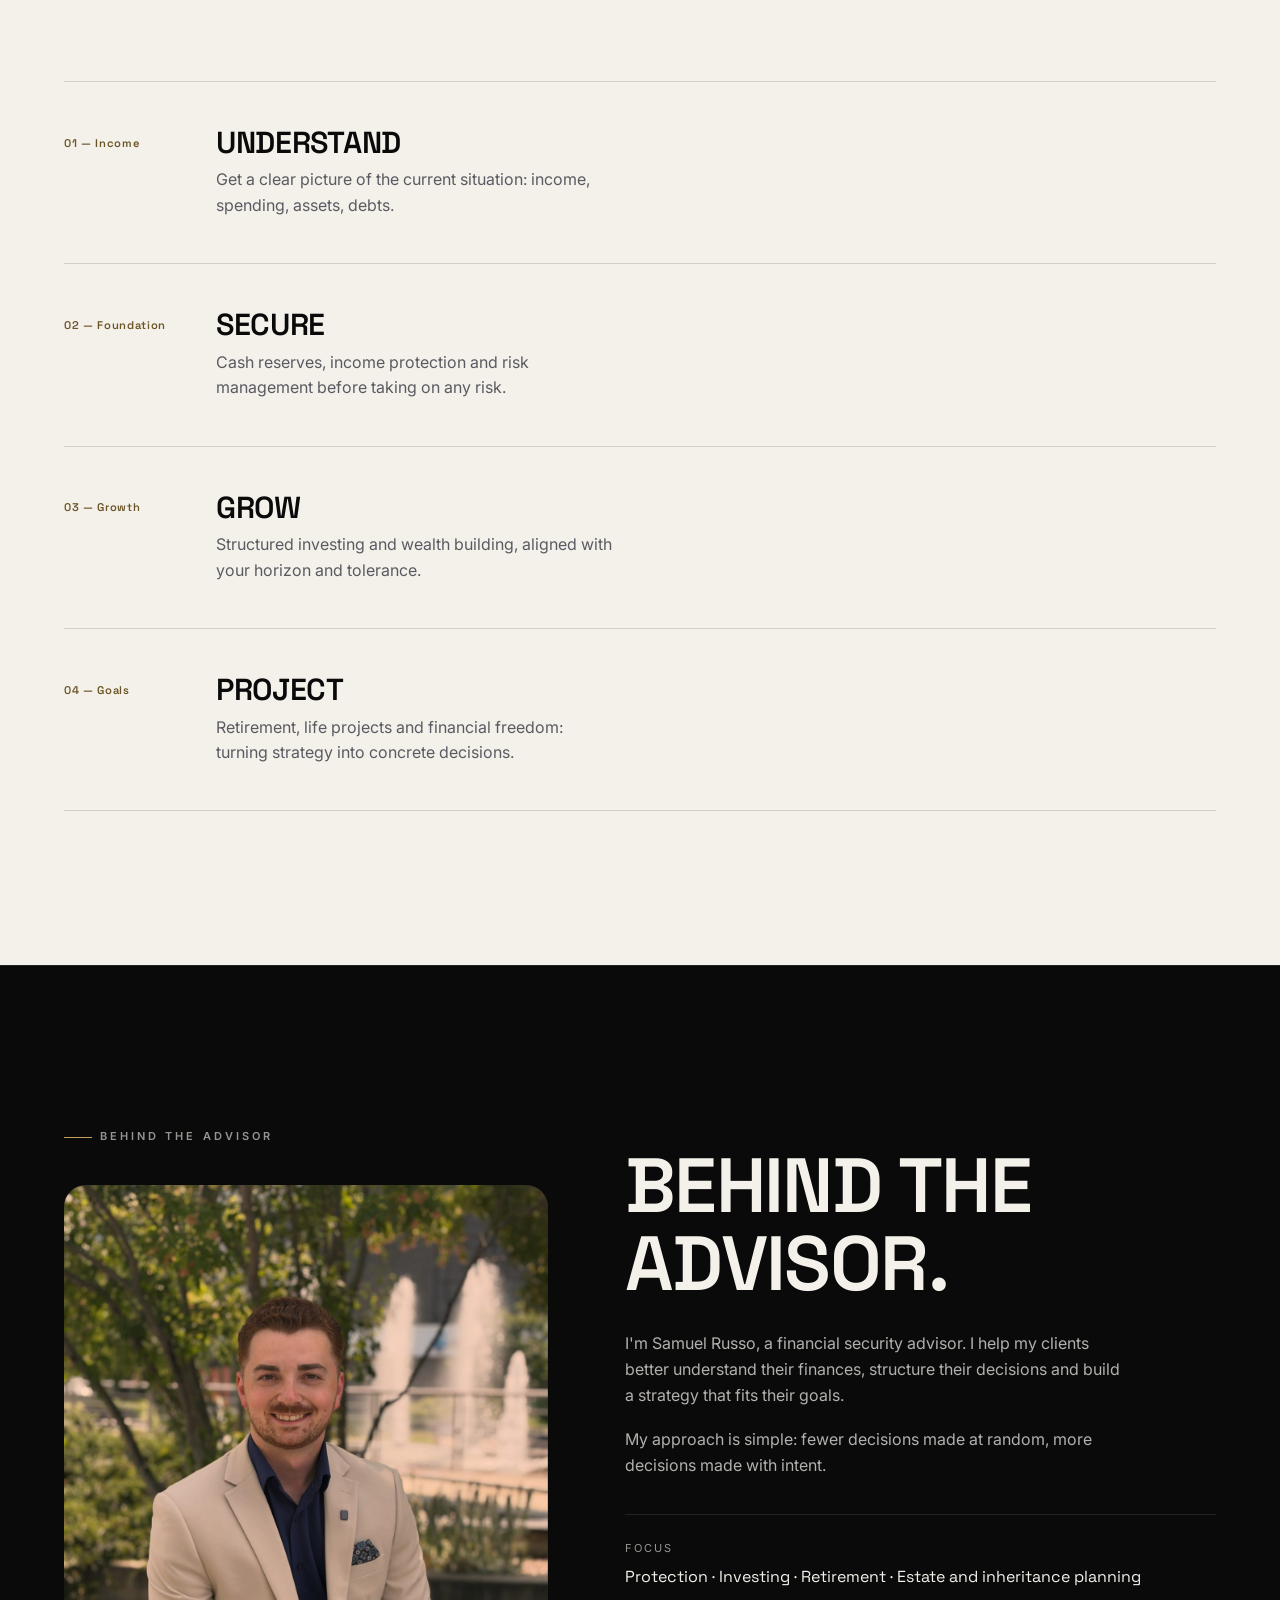
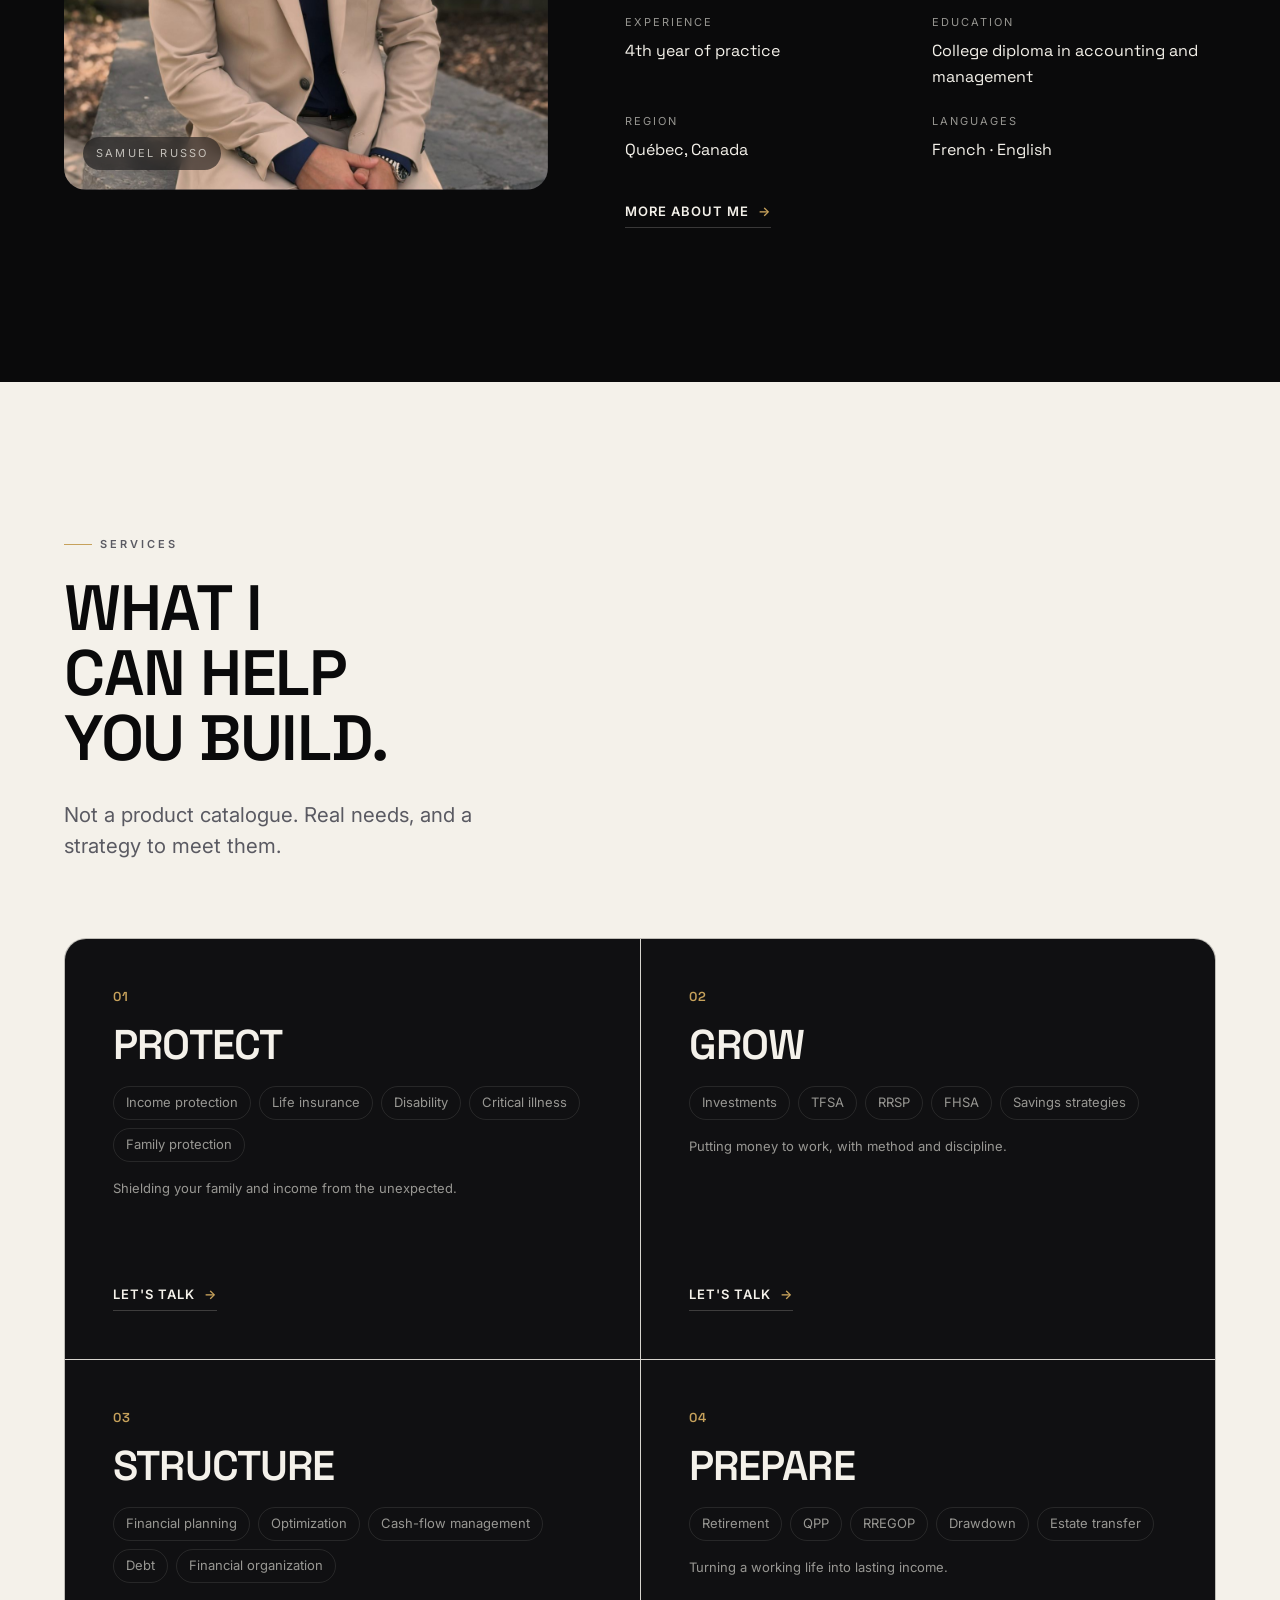
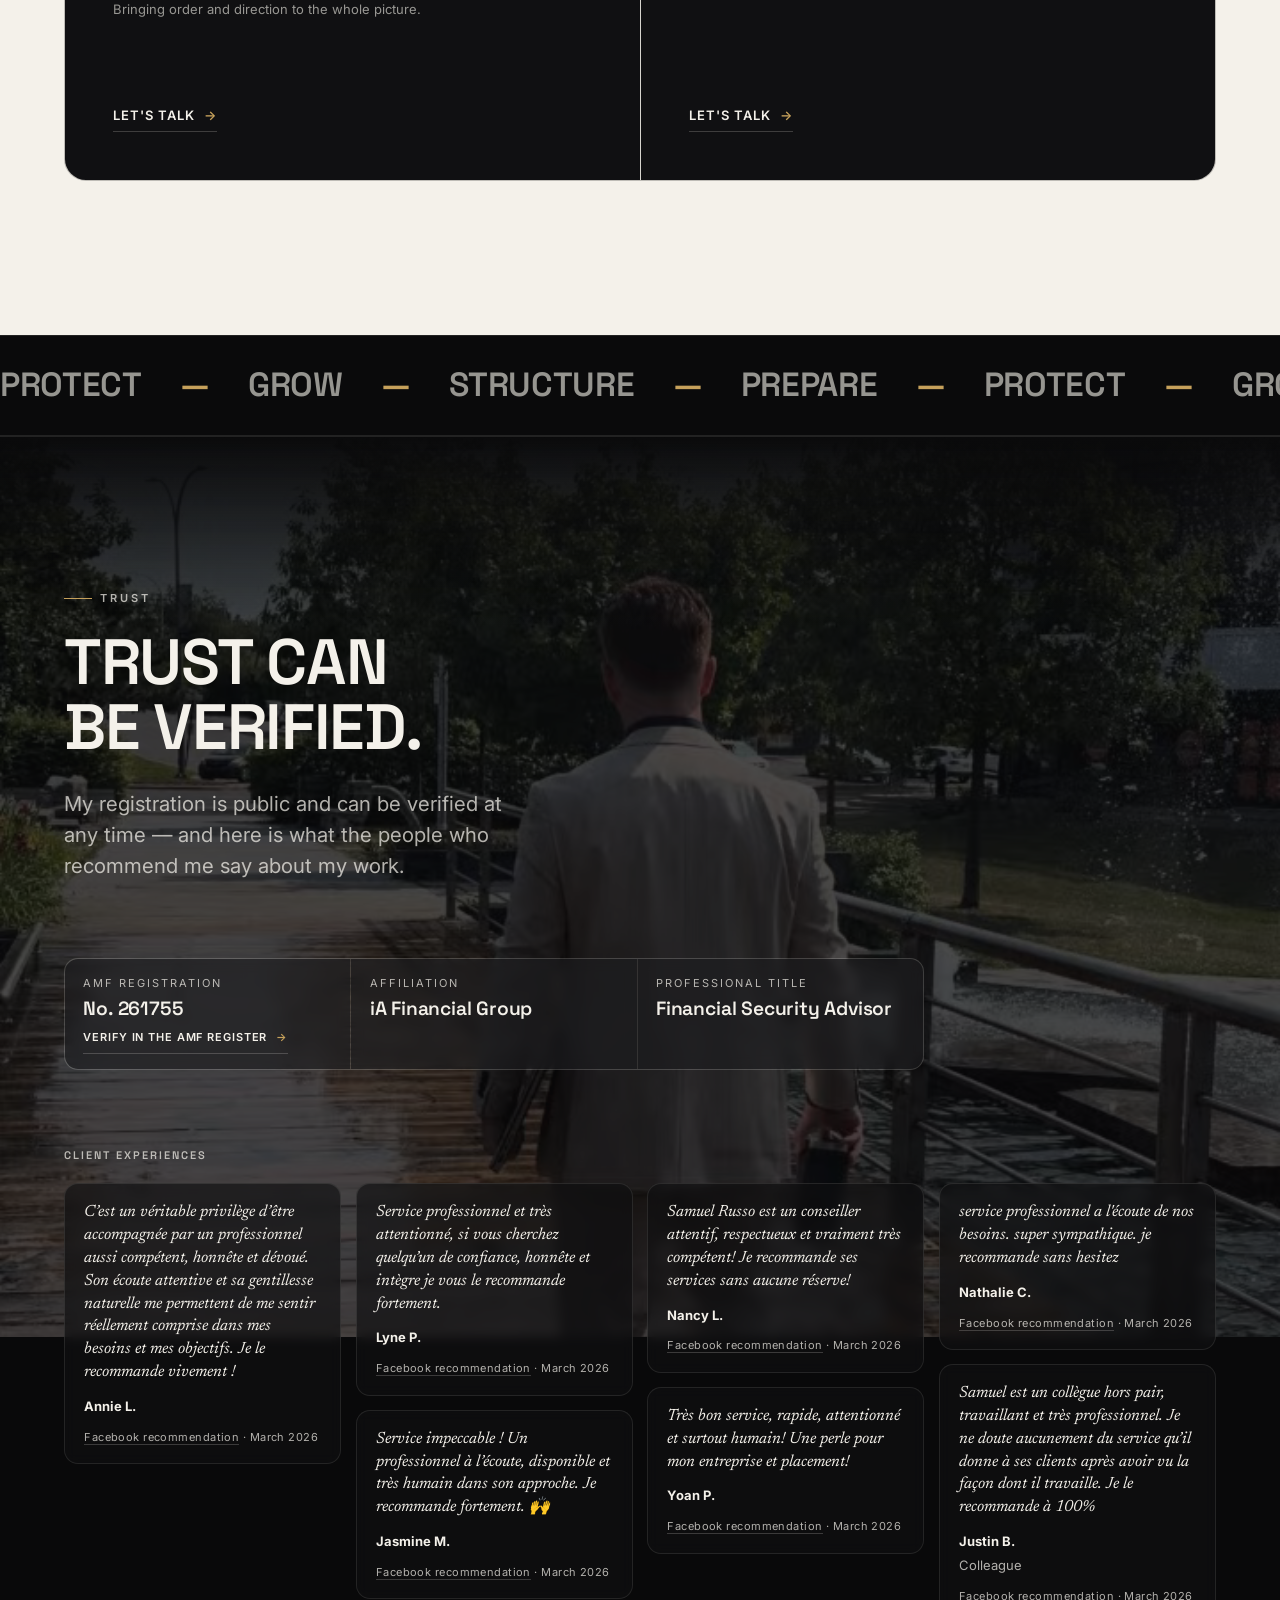
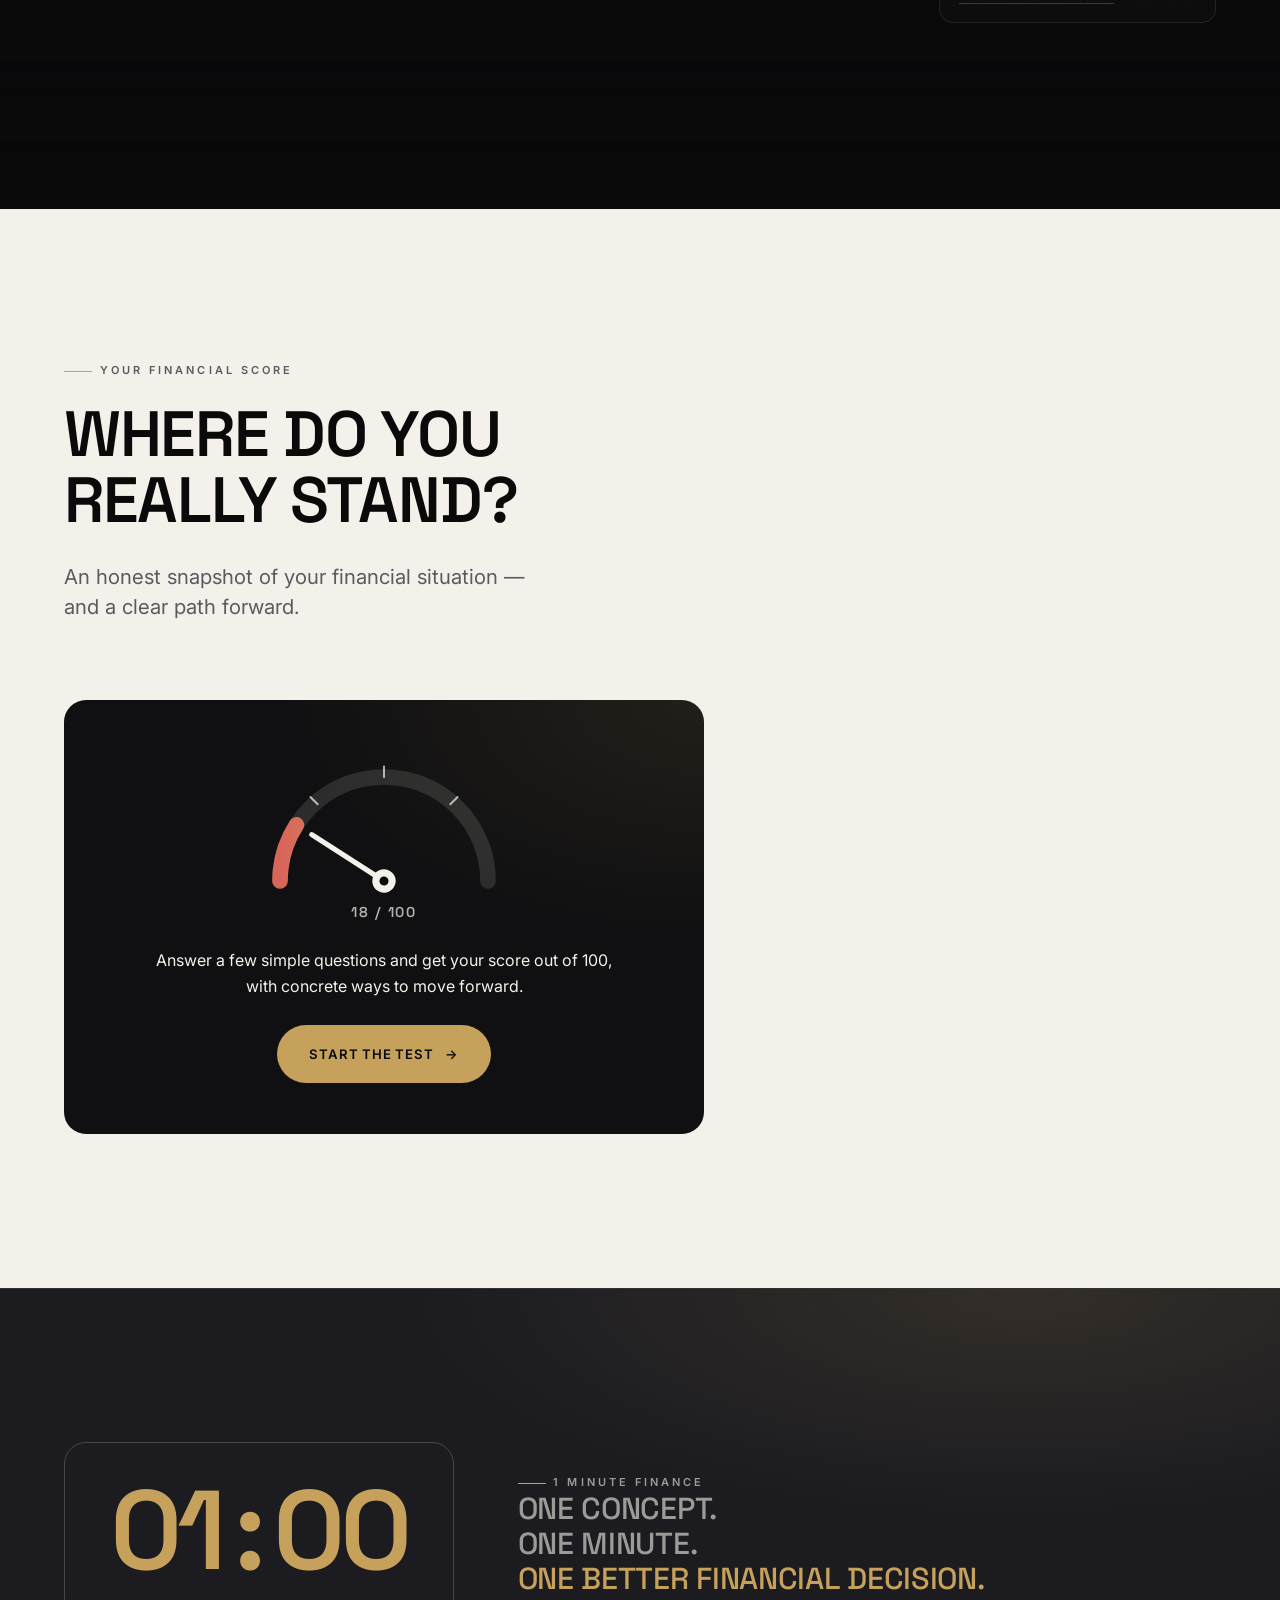
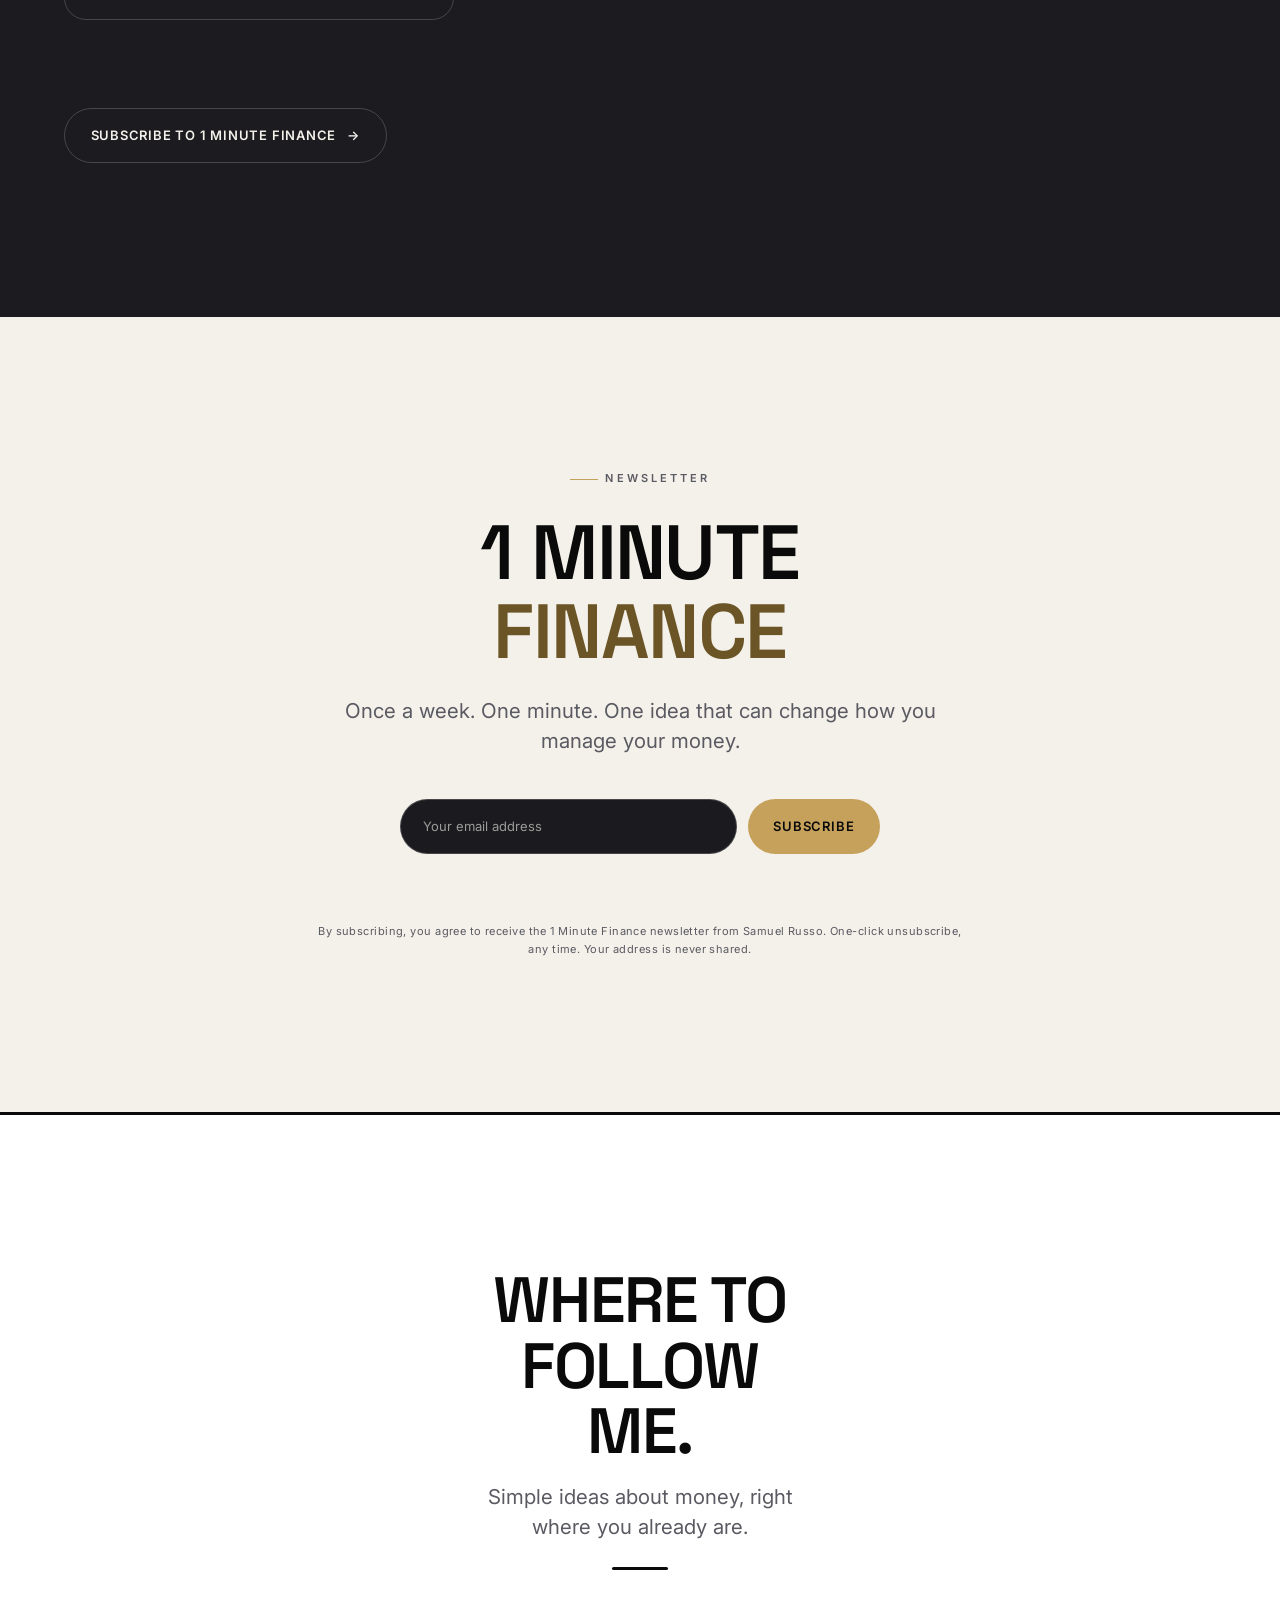
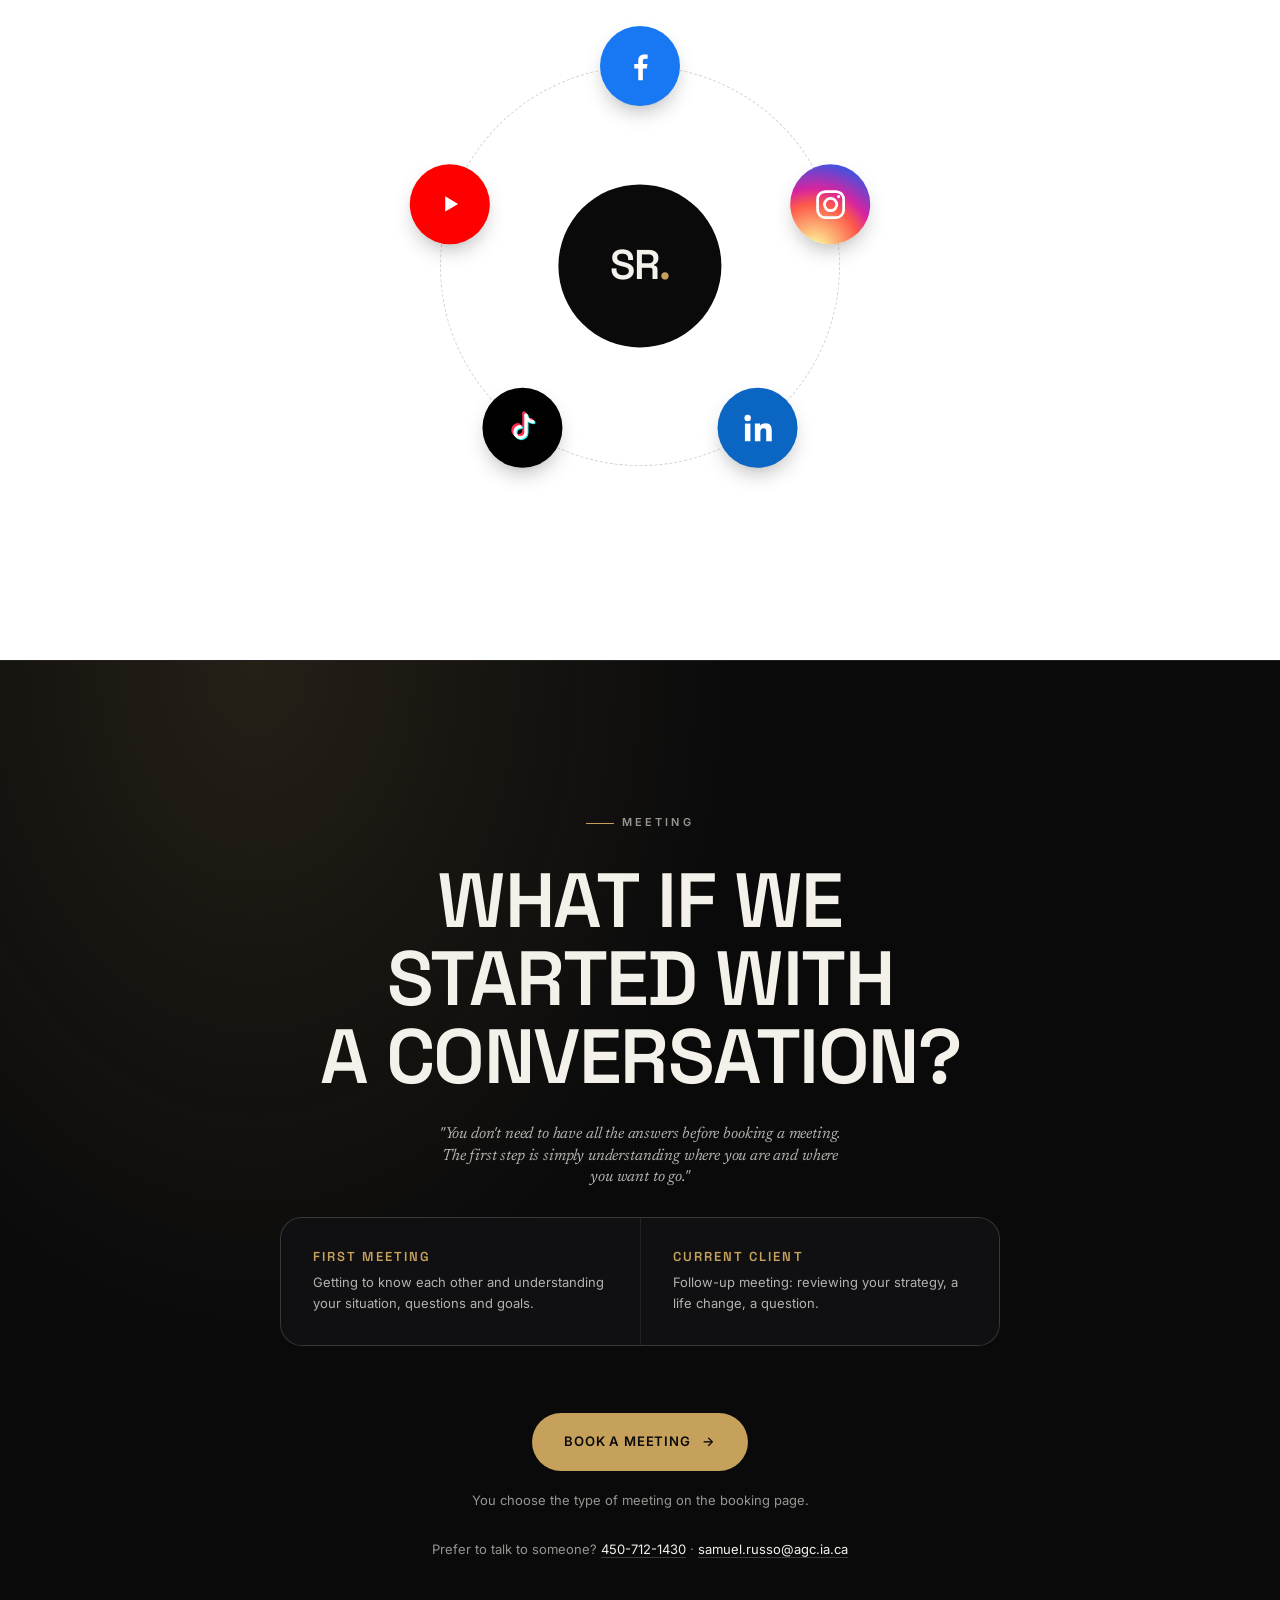
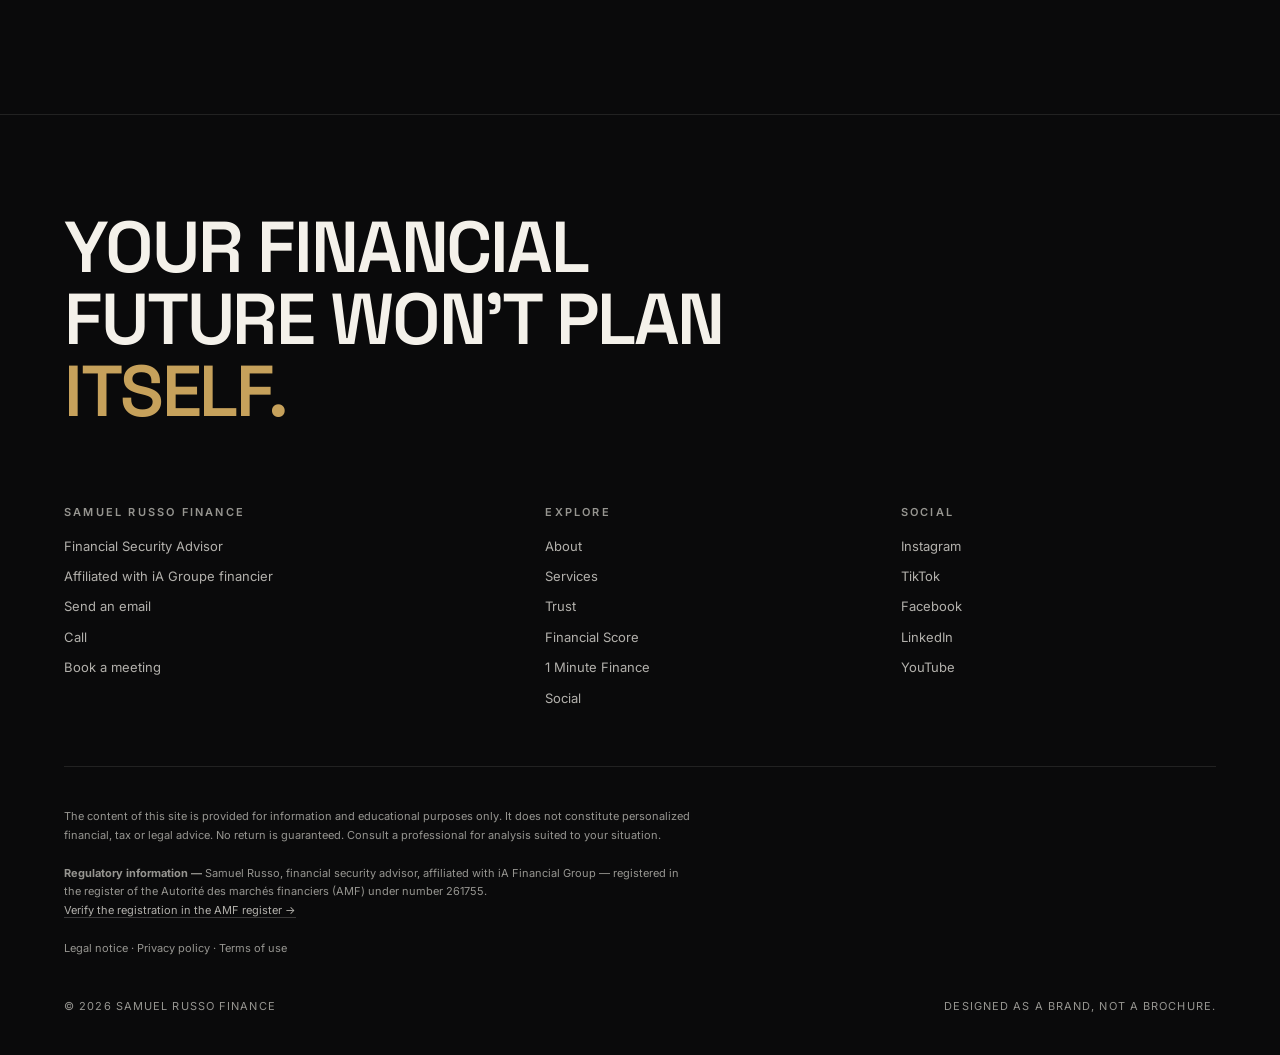
==== commit 70b5f2e0: "Infolettre: inscription reliée à GoHighLevel via fonction Vercel - api/subscribe.js: crée le contact" ====
--- a/index.html
+++ b/index.html
@@ -455,10 +455,13 @@
           <label class="sr-only" for="nl-email" data-i18n="nl.placeholder">Votre adresse courriel</label>
           <input type="email" id="nl-email" name="email" placeholder="Votre adresse courriel"
                  autocomplete="email" required data-i18n-attr="placeholder:nl.placeholder">
+          <!-- Piège à robots : invisible pour les humains, ne pas remplir -->
+          <input type="text" name="nl_hp" tabindex="-1" autocomplete="off" aria-hidden="true"
+                 style="position:absolute;left:-9999px;width:1px;height:1px;opacity:0">
           <button type="submit" class="btn btn--accent" data-i18n="nl.submit">Je m'inscris</button>
         </form>
         <p class="newsletter__status" data-newsletter-status role="status" aria-live="polite"></p>
-        <p class="newsletter__note" data-i18n="nl.note">Désinscription en un clic. Aucune sollicitation, aucun partage de votre adresse.</p>
+        <p class="newsletter__note" data-i18n="nl.note">En vous inscrivant, vous acceptez de recevoir l'infolettre 1 Minute Finance de Samuel Russo. Désinscription en un clic, en tout temps. Votre adresse n'est jamais partagée.</p>
       </div>
     </section>
 
@@ -608,7 +611,7 @@
           <span data-cfg="compliance.permitInfo">Titre professionnel et numéro de certificat.</span>
           <a data-amf-link href="#" target="_blank" rel="noopener" data-i18n="footer.verify">Vérifier l'inscription au registre de l'AMF →</a>
         </p>
-        <p data-i18n="footer.legalLinks">Mentions légales · Politique de confidentialité · Conditions d'utilisation — placeholders, à compléter.</p>
+        <p data-i18n="footer.legalLinks">Mentions légales · Politique de confidentialité · Conditions d'utilisation</p>
       </div>
 
       <div class="footer__bottom">
--- a/assets/css/main.css
+++ b/assets/css/main.css
@@ -96,7 +96,12 @@
   -moz-osx-font-smoothing: grayscale;
   text-rendering: optimizeLegibility;
   overflow-x: hidden;
-}
+  overflow-x: clip; /* clip ne crée pas de conteneur de défilement : sticky reste fonctionnel */
+}
+/* Sur mobile, le moindre élément qui dépasse à droite (éléments qui glissent à l'apparition,
+   anneau qui tourne dans Réseaux…) élargit la page : on voit alors une barre noire et la
+   page se décale à gauche. On coupe donc tout débordement horizontal à la racine. */
+html { overflow-x: hidden; overflow-x: clip; }
 
 img, svg, video { display: block; max-width: 100%; height: auto; }
 picture { display: contents; }
@@ -182,6 +187,7 @@
   position: relative;
   padding-block: var(--space-section);
   z-index: 2;
+  overflow-x: clip; /* les éléments qui glissent/tournent ne doivent jamais élargir la page */
 }
 .section--tight { padding-block: clamp(3.5rem, 8vw, 7rem); }
 .section--dark { background: var(--noir-800); }
